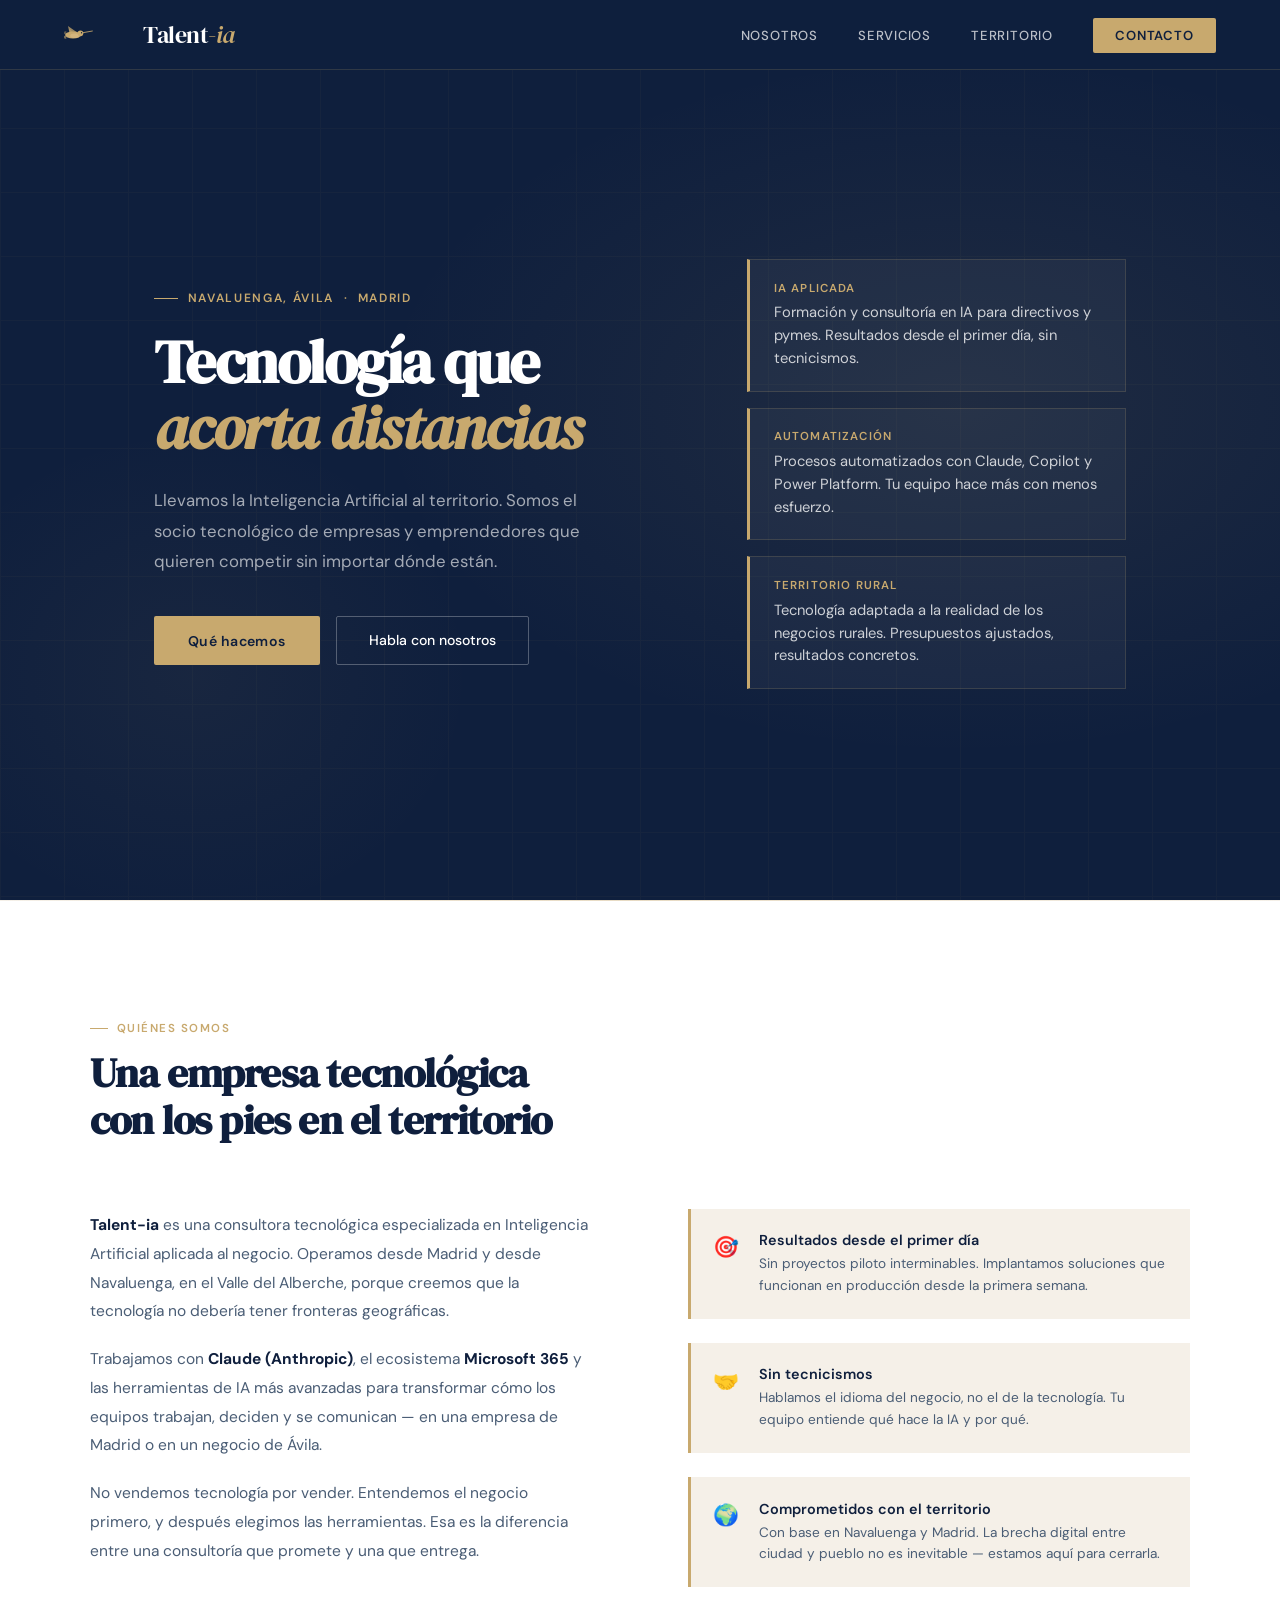
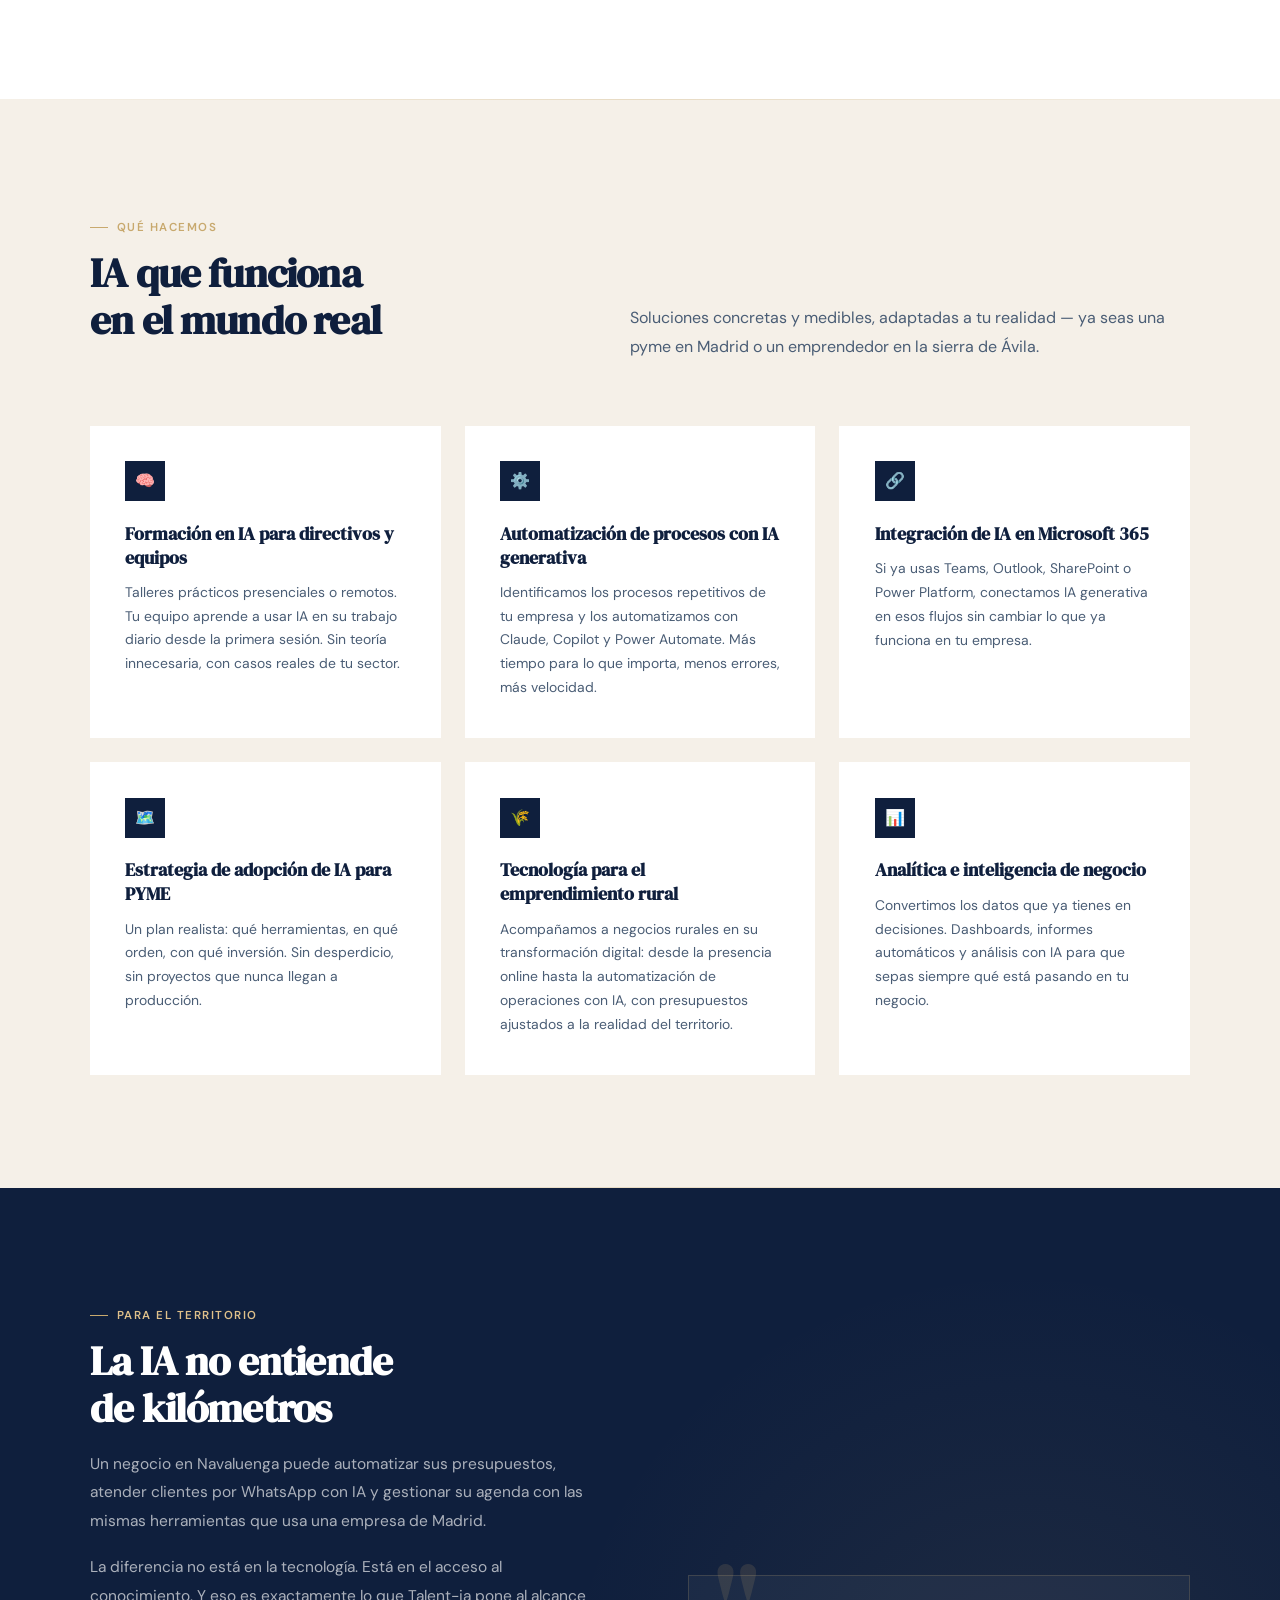
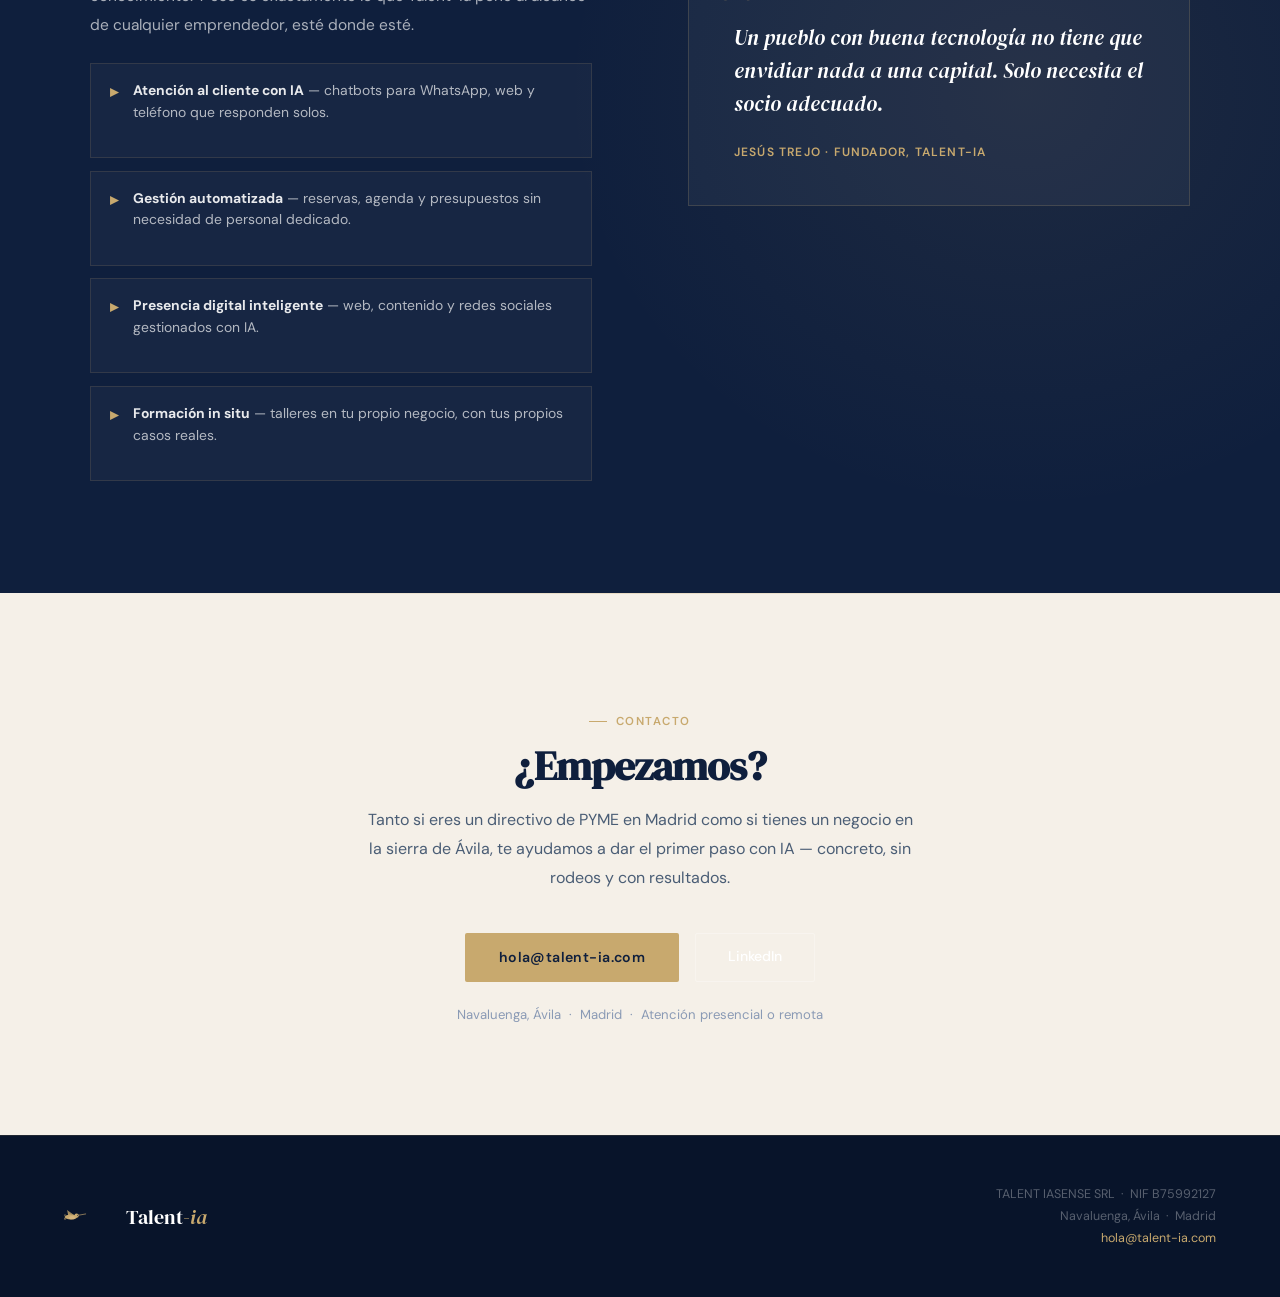
==== index.html @ 435453c4 "revert: restore index.html to version before today's changes Reverts index.html to the state from co" ====
<!DOCTYPE html>
<html lang="es">
<head>
<meta charset="UTF-8">
<meta name="viewport" content="width=device-width, initial-scale=1.0">
<title>Talent-ia | Tecnología que acorta distancias</title>
<link rel="preconnect" href="https://fonts.googleapis.com">
<link href="https://fonts.googleapis.com/css2?family=DM+Serif+Display:ital@0;1&family=DM+Sans:opsz,wght@9..40,300;9..40,400;9..40,500;9..40,600&display=swap" rel="stylesheet">
<style>
:root{--navy:#0F1F3D;--gold:#C8A96E;--gold-light:#DFC08A;--cream:#F5F0E8;--white:#FFFFFF;--gray:#8A9AB5;--text:#1A2E4A;--text-light:#4A5D75;}
*{margin:0;padding:0;box-sizing:border-box;}
html{scroll-behavior:smooth;}
body{font-family:'DM Sans',sans-serif;background:var(--cream);color:var(--text);overflow-x:hidden;}

/* NAV */
nav{position:fixed;top:0;left:0;right:0;z-index:100;display:flex;align-items:center;justify-content:space-between;padding:1.1rem 4rem;background:rgba(15,31,61,0.97);backdrop-filter:blur(16px);border-bottom:1px solid rgba(200,169,110,0.18);}
.nav-logo{display:flex;align-items:center;gap:.7rem;text-decoration:none;}
.nav-logo svg{height:34px;width:auto;}
.nav-logo-text{font-family:'DM Serif Display',serif;font-size:1.5rem;color:#fff;letter-spacing:-.02em;}
.nav-logo-text span{color:var(--gold);font-style:italic;}
.nav-links{display:flex;gap:2.5rem;list-style:none;}
.nav-links a{color:rgba(255,255,255,.72);text-decoration:none;font-size:.82rem;font-weight:500;letter-spacing:.06em;text-transform:uppercase;transition:color .25s;}
.nav-links a:hover{color:var(--gold);}
.nav-cta{background:var(--gold)!important;color:var(--navy)!important;padding:.55rem 1.4rem;border-radius:2px;font-weight:600!important;}
.nav-cta:hover{background:var(--gold-light)!important;}

/* HERO */
.hero{min-height:100vh;background:var(--navy);position:relative;display:flex;align-items:center;overflow:hidden;}
.hero-bg{position:absolute;inset:0;background:radial-gradient(ellipse 70% 60% at 75% 45%,rgba(200,169,110,.09) 0%,transparent 65%),radial-gradient(ellipse 40% 50% at 15% 75%,rgba(200,169,110,.05) 0%,transparent 55%);}
.hero-grid-lines{position:absolute;inset:0;opacity:.035;background-image:linear-gradient(var(--gold) 1px,transparent 1px),linear-gradient(90deg,var(--gold) 1px,transparent 1px);background-size:64px 64px;}
.hero-content{position:relative;z-index:2;max-width:1100px;margin:0 auto;padding:9rem 4rem 6rem;display:grid;grid-template-columns:1.15fr .85fr;gap:5rem;align-items:center;}
.hero-tag{display:inline-flex;align-items:center;gap:.6rem;color:var(--gold);font-size:.75rem;font-weight:600;letter-spacing:.14em;text-transform:uppercase;margin-bottom:1.4rem;}
.hero-tag::before{content:'';width:24px;height:1px;background:var(--gold);}
.hero h1{font-family:'DM Serif Display',serif;font-size:clamp(2.8rem,4.8vw,4.2rem);color:#fff;line-height:1.08;letter-spacing:-.025em;margin-bottom:1.5rem;}
.hero h1 em{font-style:italic;color:var(--gold);}
.hero-desc{color:rgba(255,255,255,.62);font-size:1.05rem;line-height:1.8;margin-bottom:2.5rem;max-width:460px;}
.hero-actions{display:flex;gap:1rem;flex-wrap:wrap;}
.btn-primary{background:var(--gold);color:var(--navy);padding:.85rem 2rem;border-radius:2px;font-weight:600;font-size:.88rem;letter-spacing:.03em;text-decoration:none;transition:all .3s;border:2px solid var(--gold);display:inline-block;}
.btn-primary:hover{background:transparent;color:var(--gold);}
.btn-outline{background:transparent;color:#fff;padding:.85rem 2rem;border-radius:2px;font-weight:500;font-size:.88rem;text-decoration:none;border:1px solid rgba(255,255,255,.28);transition:all .3s;display:inline-block;}
.btn-outline:hover{border-color:var(--gold);color:var(--gold);}
.hero-right{display:flex;flex-direction:column;gap:1rem;}
.hero-card{background:rgba(255,255,255,.04);border:1px solid rgba(200,169,110,.18);border-left:3px solid var(--gold);padding:1.3rem 1.5rem;transition:background .3s;}
.hero-card:hover{background:rgba(200,169,110,.06);}
.hero-card-label{font-size:.72rem;font-weight:600;color:var(--gold);text-transform:uppercase;letter-spacing:.1em;margin-bottom:.35rem;}
.hero-card p{color:rgba(255,255,255,.78);font-size:.92rem;line-height:1.55;}

/* SHARED */
section{padding:7rem 4rem;}
.container{max-width:1100px;margin:0 auto;}
.section-tag{display:inline-flex;align-items:center;gap:.55rem;color:var(--gold);font-size:.72rem;font-weight:600;letter-spacing:.13em;text-transform:uppercase;margin-bottom:.9rem;}
.section-tag::before{content:'';width:18px;height:1px;background:var(--gold);}
h2{font-family:'DM Serif Display',serif;font-size:clamp(2rem,3.2vw,2.9rem);color:var(--navy);line-height:1.15;letter-spacing:-.02em;margin-bottom:1.1rem;}
.intro-text{font-size:1rem;color:var(--text-light);line-height:1.8;max-width:560px;}
.divider{height:1px;background:linear-gradient(90deg,transparent,rgba(200,169,110,.3),transparent);}

/* QUIÉNES SOMOS */
.nosotros{background:var(--white);}
.nosotros-grid{display:grid;grid-template-columns:1fr 1fr;gap:6rem;align-items:center;margin-top:4rem;}
.nosotros-text p{color:var(--text-light);line-height:1.85;margin-bottom:1.2rem;font-size:.97rem;}
.nosotros-text strong{color:var(--navy);}
.nosotros-visual{display:flex;flex-direction:column;gap:1.5rem;}
.nos-item{display:flex;gap:1.2rem;align-items:flex-start;padding:1.4rem;background:var(--cream);border-left:3px solid var(--gold);}
.nos-item-icon{font-size:1.3rem;margin-top:.1rem;}
.nos-item h4{font-size:.9rem;font-weight:600;color:var(--navy);margin-bottom:.25rem;}
.nos-item p{font-size:.85rem;color:var(--text-light);line-height:1.6;}

/* SERVICIOS */
.servicios{background:var(--cream);}
.servicios-intro{display:flex;justify-content:space-between;align-items:flex-end;gap:3rem;margin-bottom:4rem;flex-wrap:wrap;}
.servicios-grid{display:grid;grid-template-columns:repeat(3,1fr);gap:1.5rem;}
.srv-card{background:var(--white);padding:2.2rem;border-bottom:3px solid transparent;transition:all .3s;}
.srv-card:hover{border-bottom-color:var(--gold);transform:translateY(-5px);box-shadow:0 20px 40px rgba(15,31,61,.07);}
.srv-icon{width:40px;height:40px;background:var(--navy);display:flex;align-items:center;justify-content:center;margin-bottom:1.3rem;font-size:1rem;}
.srv-card h3{font-family:'DM Serif Display',serif;font-size:1.15rem;color:var(--navy);margin-bottom:.7rem;line-height:1.3;}
.srv-card p{color:var(--text-light);font-size:.87rem;line-height:1.72;}

/* TERRITORIO */
.territorio{background:var(--navy);position:relative;overflow:hidden;}
.territorio::before{content:'';position:absolute;inset:0;background:radial-gradient(ellipse 60% 70% at 80% 50%,rgba(200,169,110,.08) 0%,transparent 60%);}
.territorio-grid{display:grid;grid-template-columns:1fr 1fr;gap:6rem;align-items:center;position:relative;z-index:2;}
.territorio h2{color:#fff;}
.territorio .intro-text{color:rgba(255,255,255,.62);}
.territorio-body p{color:rgba(255,255,255,.65);line-height:1.85;margin-bottom:1.1rem;font-size:.97rem;}
.territorio-list{display:flex;flex-direction:column;gap:.8rem;margin-top:1.5rem;}
.t-item{display:flex;gap:.9rem;align-items:flex-start;padding:1rem 1.2rem;border:1px solid rgba(200,169,110,.15);background:rgba(255,255,255,.03);}
.t-item-arrow{color:var(--gold);font-weight:600;margin-top:.05rem;}
.t-item p{font-size:.87rem;color:rgba(255,255,255,.68);line-height:1.55;}
.t-item strong{color:rgba(255,255,255,.9);}
.territorio-quote{background:rgba(255,255,255,.04);border:1px solid rgba(200,169,110,.2);padding:2.8rem;position:relative;}
.territorio-quote::before{content:'"';font-family:'DM Serif Display',serif;font-size:7rem;color:rgba(200,169,110,.15);position:absolute;top:-1.5rem;left:1.5rem;line-height:1;}
.territorio-quote blockquote{font-family:'DM Serif Display',serif;font-size:1.3rem;font-style:italic;color:#fff;line-height:1.6;position:relative;z-index:1;margin-bottom:1.2rem;}
.territorio-quote cite{font-size:.75rem;color:var(--gold);font-style:normal;font-weight:600;letter-spacing:.1em;text-transform:uppercase;}

/* CONTACTO */
.contacto{background:var(--cream);text-align:center;}
.contacto h2{margin-bottom:1rem;}
.contacto .intro-text{margin:0 auto 2.5rem;text-align:center;}
.contacto-actions{display:flex;gap:1rem;justify-content:center;flex-wrap:wrap;}
.contacto-note{margin-top:1.5rem;font-size:.82rem;color:var(--gray);}

/* FOOTER */
footer{background:#08142A;padding:3rem 4rem;display:flex;justify-content:space-between;align-items:center;border-top:1px solid rgba(200,169,110,.12);flex-wrap:wrap;gap:1.5rem;}
.footer-brand{display:flex;align-items:center;gap:.6rem;}
.footer-brand svg{height:26px;width:auto;}
.footer-brand-text{font-family:'DM Serif Display',serif;font-size:1.25rem;color:#fff;}
.footer-brand-text span{color:var(--gold);font-style:italic;}
.footer-meta{font-size:.78rem;color:rgba(255,255,255,.32);line-height:1.75;text-align:right;}
.footer-meta a{color:var(--gold);text-decoration:none;}

/* ANIM */
@keyframes fadeUp{from{opacity:0;transform:translateY(24px);}to{opacity:1;transform:translateY(0);}}
.hero-content>*{animation:fadeUp .7s ease both;}
.hero-content>*:nth-child(2){animation-delay:.12s;}

/* RESPONSIVE */
@media(max-width:900px){
  nav{padding:1rem 1.5rem;}
  .nav-links{display:none;}
  section{padding:5rem 1.5rem;}
  .hero-content,.nosotros-grid,.servicios-grid,.territorio-grid{grid-template-columns:1fr;gap:3rem;}
  .hero-content{padding:8rem 1.5rem 4rem;}
  .servicios-intro{flex-direction:column;align-items:flex-start;}
  footer{padding:2rem 1.5rem;flex-direction:column;align-items:flex-start;}
  .footer-meta{text-align:left;}
}
</style>
</head>
<body>

<!-- NAV -->
<nav>
  <a href="#" class="nav-logo">
    <svg viewBox="0 0 120 60" xmlns="http://www.w3.org/2000/svg">
      <g transform="translate(12,30)">
        <polygon points="-20,3 -8,1 -8,7" fill="#C8A96E" opacity="0.55"/>
        <polygon points="-20,-3 -8,-1 -8,-7" fill="#C8A96E" opacity="0.4"/>
        <polygon points="-5,-16 12,-4 -1,2" fill="#C8A96E" opacity="0.75"/>
        <polygon points="-3,-11 7,-3 -1,1" fill="#C8A96E" opacity="0.4"/>
        <ellipse cx="4" cy="0" rx="14" ry="6" fill="#C8A96E"/>
        <ellipse cx="7" cy="1.5" rx="8" ry="4" fill="#DFC08A" opacity="0.55"/>
        <circle cx="17" cy="-3" r="5" fill="#C8A96E"/>
        <circle cx="19" cy="-4" r="1.2" fill="#0F1F3D"/>
        <line x1="21" y1="-4" x2="38" y2="-7" stroke="#C8A96E" stroke-width="1.5" stroke-linecap="round"/>
      </g>
    </svg>
    <span class="nav-logo-text">Talent<span>-ia</span></span>
  </a>
  <ul class="nav-links">
    <li><a href="#nosotros">Nosotros</a></li>
    <li><a href="#servicios">Servicios</a></li>
    <li><a href="#territorio">Territorio</a></li>
    <li><a href="#contacto" class="nav-cta">Contacto</a></li>
  </ul>
</nav>

<!-- HERO -->
<section class="hero">
  <div class="hero-bg"></div>
  <div class="hero-grid-lines"></div>
  <div class="hero-content">
    <div>
      <div class="hero-tag">Navaluenga, Ávila &nbsp;·&nbsp; Madrid</div>
      <h1>Tecnología que<br><em>acorta distancias</em></h1>
      <p class="hero-desc">Llevamos la Inteligencia Artificial al territorio. Somos el socio tecnológico de empresas y emprendedores que quieren competir sin importar dónde están.</p>
      <div class="hero-actions">
        <a href="#servicios" class="btn-primary">Qué hacemos</a>
        <a href="#contacto" class="btn-outline">Habla con nosotros</a>
      </div>
    </div>
    <div class="hero-right">
      <div class="hero-card">
        <div class="hero-card-label">IA Aplicada</div>
        <p>Formación y consultoría en IA para directivos y pymes. Resultados desde el primer día, sin tecnicismos.</p>
      </div>
      <div class="hero-card">
        <div class="hero-card-label">Automatización</div>
        <p>Procesos automatizados con Claude, Copilot y Power Platform. Tu equipo hace más con menos esfuerzo.</p>
      </div>
      <div class="hero-card">
        <div class="hero-card-label">Territorio Rural</div>
        <p>Tecnología adaptada a la realidad de los negocios rurales. Presupuestos ajustados, resultados concretos.</p>
      </div>
    </div>
  </div>
</section>

<div class="divider"></div>

<!-- QUIÉNES SOMOS -->
<section class="nosotros" id="nosotros">
  <div class="container">
    <div class="section-tag">Quiénes somos</div>
    <h2>Una empresa tecnológica<br>con los pies en el territorio</h2>
    <div class="nosotros-grid">
      <div class="nosotros-text">
        <p><strong>Talent-ia</strong> es una consultora tecnológica especializada en Inteligencia Artificial aplicada al negocio. Operamos desde Madrid y desde Navaluenga, en el Valle del Alberche, porque creemos que la tecnología no debería tener fronteras geográficas.</p>
        <p>Trabajamos con <strong>Claude (Anthropic)</strong>, el ecosistema <strong>Microsoft 365</strong> y las herramientas de IA más avanzadas para transformar cómo los equipos trabajan, deciden y se comunican — en una empresa de Madrid o en un negocio de Ávila.</p>
        <p>No vendemos tecnología por vender. Entendemos el negocio primero, y después elegimos las herramientas. Esa es la diferencia entre una consultoría que promete y una que entrega.</p>
      </div>
      <div class="nosotros-visual">
        <div class="nos-item">
          <div class="nos-item-icon">🎯</div>
          <div>
            <h4>Resultados desde el primer día</h4>
            <p>Sin proyectos piloto interminables. Implantamos soluciones que funcionan en producción desde la primera semana.</p>
          </div>
        </div>
        <div class="nos-item">
          <div class="nos-item-icon">🤝</div>
          <div>
            <h4>Sin tecnicismos</h4>
            <p>Hablamos el idioma del negocio, no el de la tecnología. Tu equipo entiende qué hace la IA y por qué.</p>
          </div>
        </div>
        <div class="nos-item">
          <div class="nos-item-icon">🌍</div>
          <div>
            <h4>Comprometidos con el territorio</h4>
            <p>Con base en Navaluenga y Madrid. La brecha digital entre ciudad y pueblo no es inevitable — estamos aquí para cerrarla.</p>
          </div>
        </div>
      </div>
    </div>
  </div>
</section>

<div class="divider"></div>

<!-- SERVICIOS -->
<section class="servicios" id="servicios">
  <div class="container">
    <div class="servicios-intro">
      <div>
        <div class="section-tag">Qué hacemos</div>
        <h2>IA que funciona<br>en el mundo real</h2>
      </div>
      <p class="intro-text">Soluciones concretas y medibles, adaptadas a tu realidad — ya seas una pyme en Madrid o un emprendedor en la sierra de Ávila.</p>
    </div>
    <div class="servicios-grid">
      <div class="srv-card">
        <div class="srv-icon">🧠</div>
        <h3>Formación en IA para directivos y equipos</h3>
        <p>Talleres prácticos presenciales o remotos. Tu equipo aprende a usar IA en su trabajo diario desde la primera sesión. Sin teoría innecesaria, con casos reales de tu sector.</p>
      </div>
      <div class="srv-card">
        <div class="srv-icon">⚙️</div>
        <h3>Automatización de procesos con IA generativa</h3>
        <p>Identificamos los procesos repetitivos de tu empresa y los automatizamos con Claude, Copilot y Power Automate. Más tiempo para lo que importa, menos errores, más velocidad.</p>
      </div>
      <div class="srv-card">
        <div class="srv-icon">🔗</div>
        <h3>Integración de IA en Microsoft 365</h3>
        <p>Si ya usas Teams, Outlook, SharePoint o Power Platform, conectamos IA generativa en esos flujos sin cambiar lo que ya funciona en tu empresa.</p>
      </div>
      <div class="srv-card">
        <div class="srv-icon">🗺️</div>
        <h3>Estrategia de adopción de IA para PYME</h3>
        <p>Un plan realista: qué herramientas, en qué orden, con qué inversión. Sin desperdicio, sin proyectos que nunca llegan a producción.</p>
      </div>
      <div class="srv-card">
        <div class="srv-icon">🌾</div>
        <h3>Tecnología para el emprendimiento rural</h3>
        <p>Acompañamos a negocios rurales en su transformación digital: desde la presencia online hasta la automatización de operaciones con IA, con presupuestos ajustados a la realidad del territorio.</p>
      </div>
      <div class="srv-card">
        <div class="srv-icon">📊</div>
        <h3>Analítica e inteligencia de negocio</h3>
        <p>Convertimos los datos que ya tienes en decisiones. Dashboards, informes automáticos y análisis con IA para que sepas siempre qué está pasando en tu negocio.</p>
      </div>
    </div>
  </div>
</section>

<div class="divider"></div>

<!-- TERRITORIO -->
<section class="territorio" id="territorio">
  <div class="container">
    <div class="territorio-grid">
      <div class="territorio-body">
        <div class="section-tag" style="color:var(--gold-light)">Para el territorio</div>
        <h2>La IA no entiende<br>de kilómetros</h2>
        <p>Un negocio en Navaluenga puede automatizar sus presupuestos, atender clientes por WhatsApp con IA y gestionar su agenda con las mismas herramientas que usa una empresa de Madrid.</p>
        <p>La diferencia no está en la tecnología. Está en el acceso al conocimiento. Y eso es exactamente lo que Talent-ia pone al alcance de cualquier emprendedor, esté donde esté.</p>
        <div class="territorio-list">
          <div class="t-item">
            <div class="t-item-arrow">▸</div>
            <p><strong>Atención al cliente con IA</strong> — chatbots para WhatsApp, web y teléfono que responden solos.</p>
          </div>
          <div class="t-item">
            <div class="t-item-arrow">▸</div>
            <p><strong>Gestión automatizada</strong> — reservas, agenda y presupuestos sin necesidad de personal dedicado.</p>
          </div>
          <div class="t-item">
            <div class="t-item-arrow">▸</div>
            <p><strong>Presencia digital inteligente</strong> — web, contenido y redes sociales gestionados con IA.</p>
          </div>
          <div class="t-item">
            <div class="t-item-arrow">▸</div>
            <p><strong>Formación in situ</strong> — talleres en tu propio negocio, con tus propios casos reales.</p>
          </div>
        </div>
      </div>
      <div class="territorio-quote">
        <blockquote>Un pueblo con buena tecnología no tiene que envidiar nada a una capital. Solo necesita el socio adecuado.</blockquote>
        <cite>Jesús Trejo · Fundador, Talent-ia</cite>
      </div>
    </div>
  </div>
</section>

<div class="divider"></div>

<!-- CONTACTO -->
<section class="contacto" id="contacto">
  <div class="container">
    <div class="section-tag" style="justify-content:center;">Contacto</div>
    <h2>¿Empezamos?</h2>
    <p class="intro-text">Tanto si eres un directivo de PYME en Madrid como si tienes un negocio en la sierra de Ávila, te ayudamos a dar el primer paso con IA — concreto, sin rodeos y con resultados.</p>
    <div class="contacto-actions">
      <a href="mailto:hola@talent-ia.com" class="btn-primary">hola@talent-ia.com</a>
      <a href="https://www.linkedin.com/in/jesustrejogarcia/" target="_blank" class="btn-outline">LinkedIn</a>
    </div>
    <p class="contacto-note">Navaluenga, Ávila &nbsp;·&nbsp; Madrid &nbsp;·&nbsp; Atención presencial o remota</p>
  </div>
</section>

<!-- FOOTER -->
<footer>
  <div class="footer-brand">
    <svg viewBox="0 0 120 60" xmlns="http://www.w3.org/2000/svg">
      <g transform="translate(12,30)">
        <polygon points="-20,3 -8,1 -8,7" fill="#C8A96E" opacity="0.55"/>
        <polygon points="-20,-3 -8,-1 -8,-7" fill="#C8A96E" opacity="0.4"/>
        <polygon points="-5,-16 12,-4 -1,2" fill="#C8A96E" opacity="0.75"/>
        <polygon points="-3,-11 7,-3 -1,1" fill="#C8A96E" opacity="0.4"/>
        <ellipse cx="4" cy="0" rx="14" ry="6" fill="#C8A96E"/>
        <ellipse cx="7" cy="1.5" rx="8" ry="4" fill="#DFC08A" opacity="0.55"/>
        <circle cx="17" cy="-3" r="5" fill="#C8A96E"/>
        <circle cx="19" cy="-4" r="1.2" fill="#0F1F3D"/>
        <line x1="21" y1="-4" x2="38" y2="-7" stroke="#C8A96E" stroke-width="1.5" stroke-linecap="round"/>
      </g>
    </svg>
    <span class="footer-brand-text">Talent<span>-ia</span></span>
  </div>
  <div class="footer-meta">
    TALENT IASENSE SRL &nbsp;·&nbsp; NIF B75992127<br>
    Navaluenga, Ávila &nbsp;·&nbsp; Madrid<br>
    <a href="mailto:hola@talent-ia.com">hola@talent-ia.com</a>
  </div>
</footer>

</body>
</html>
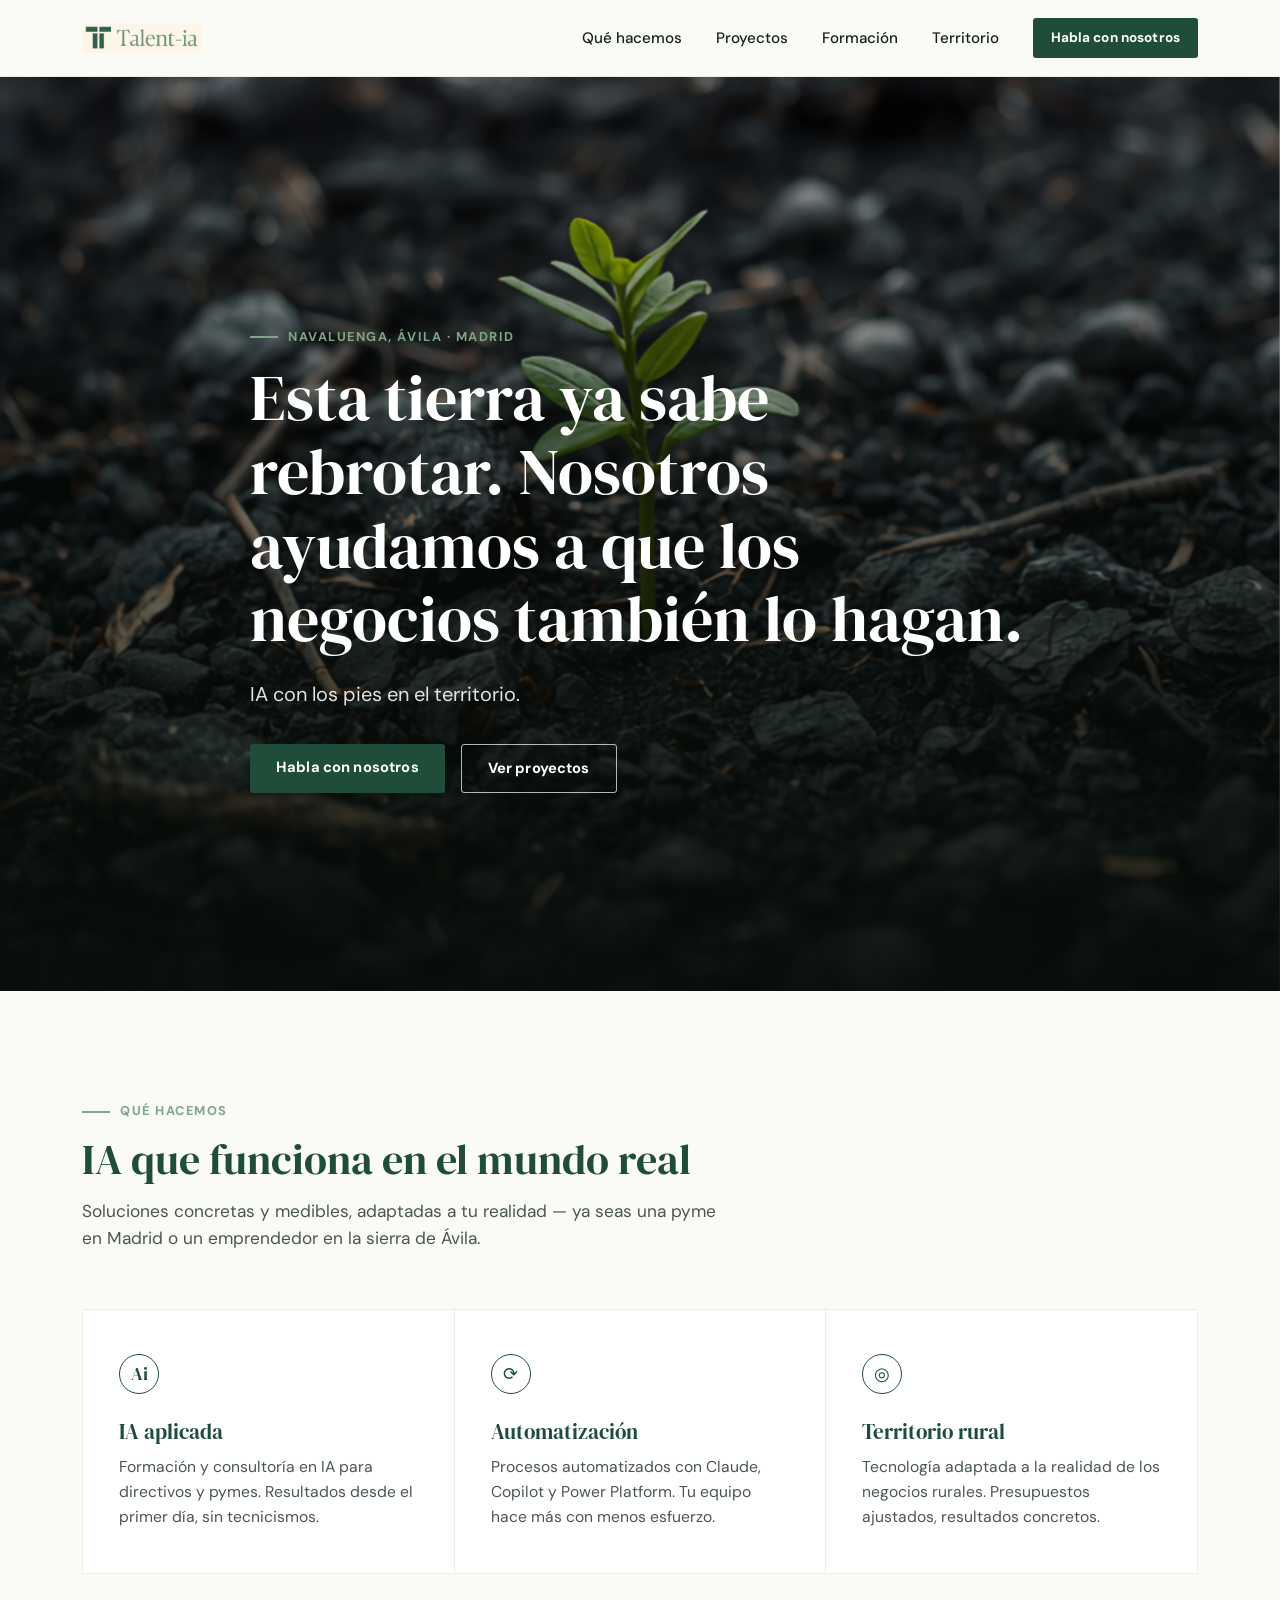
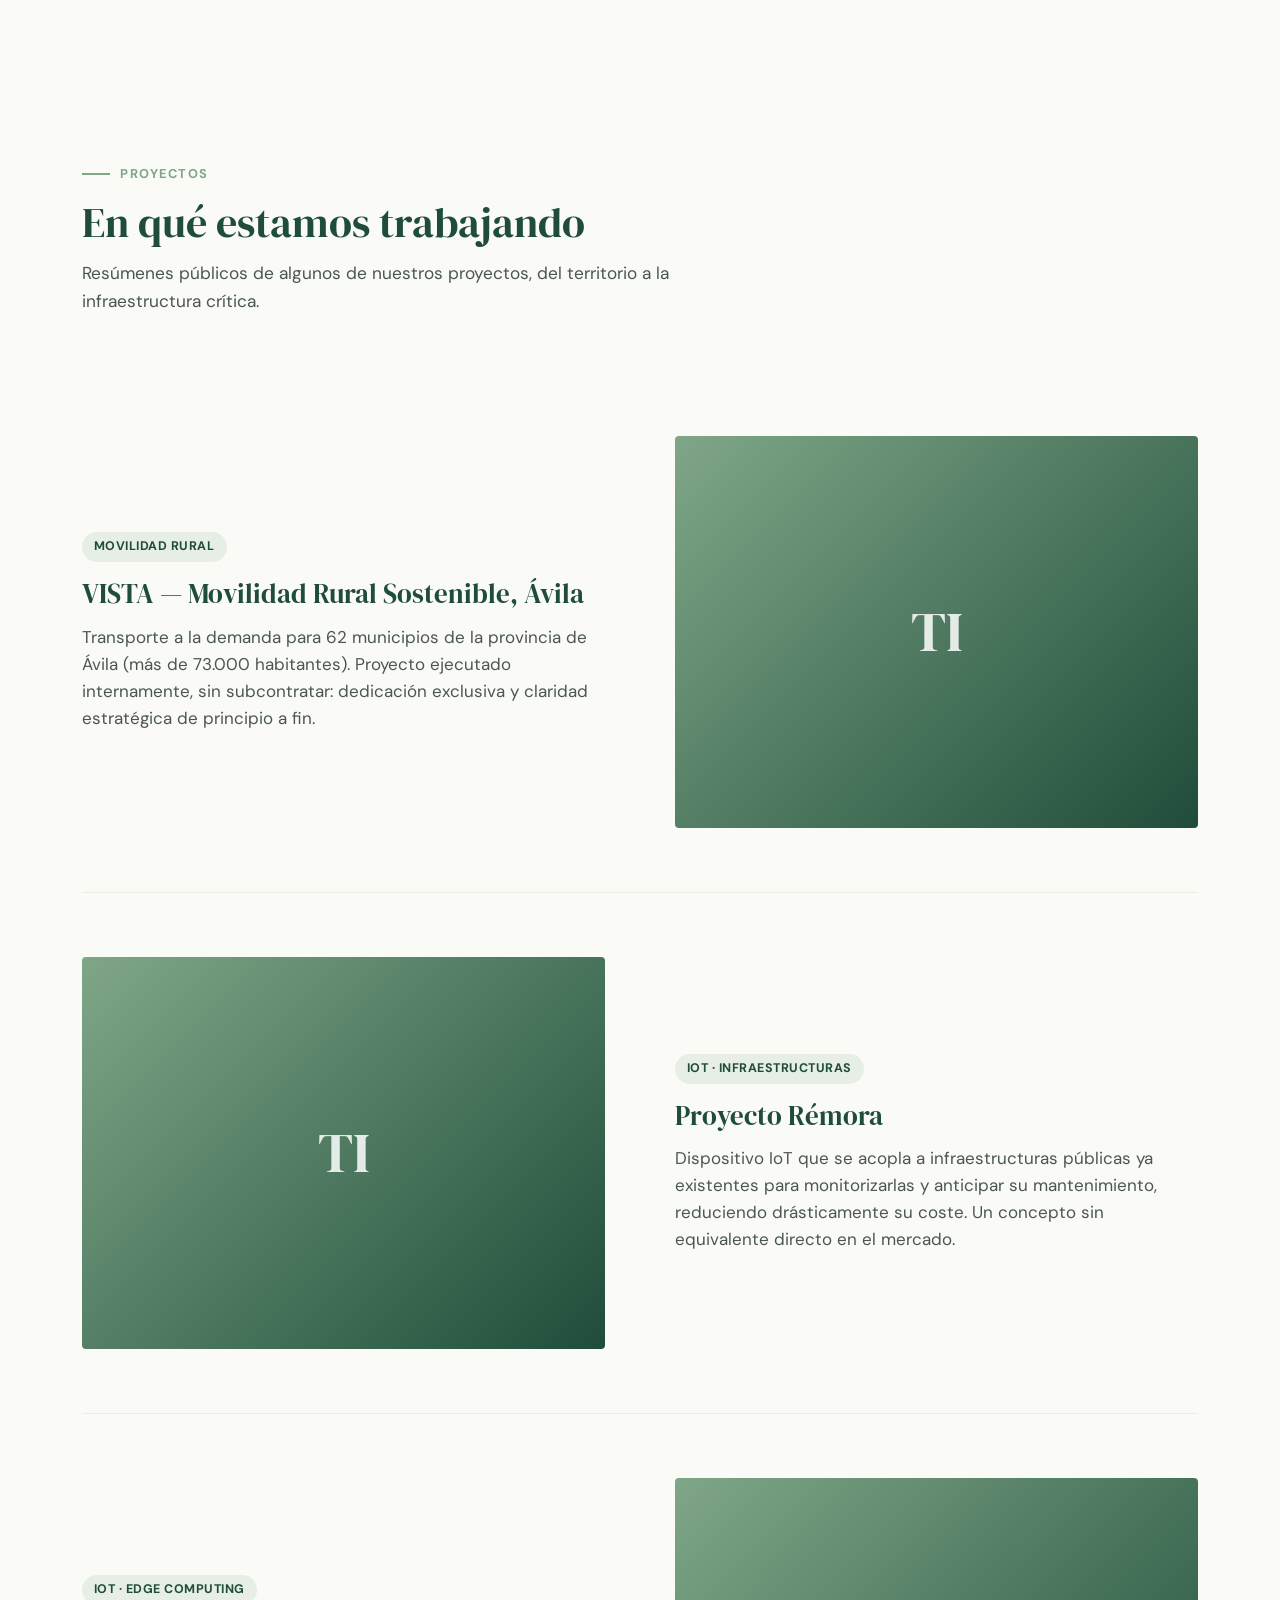
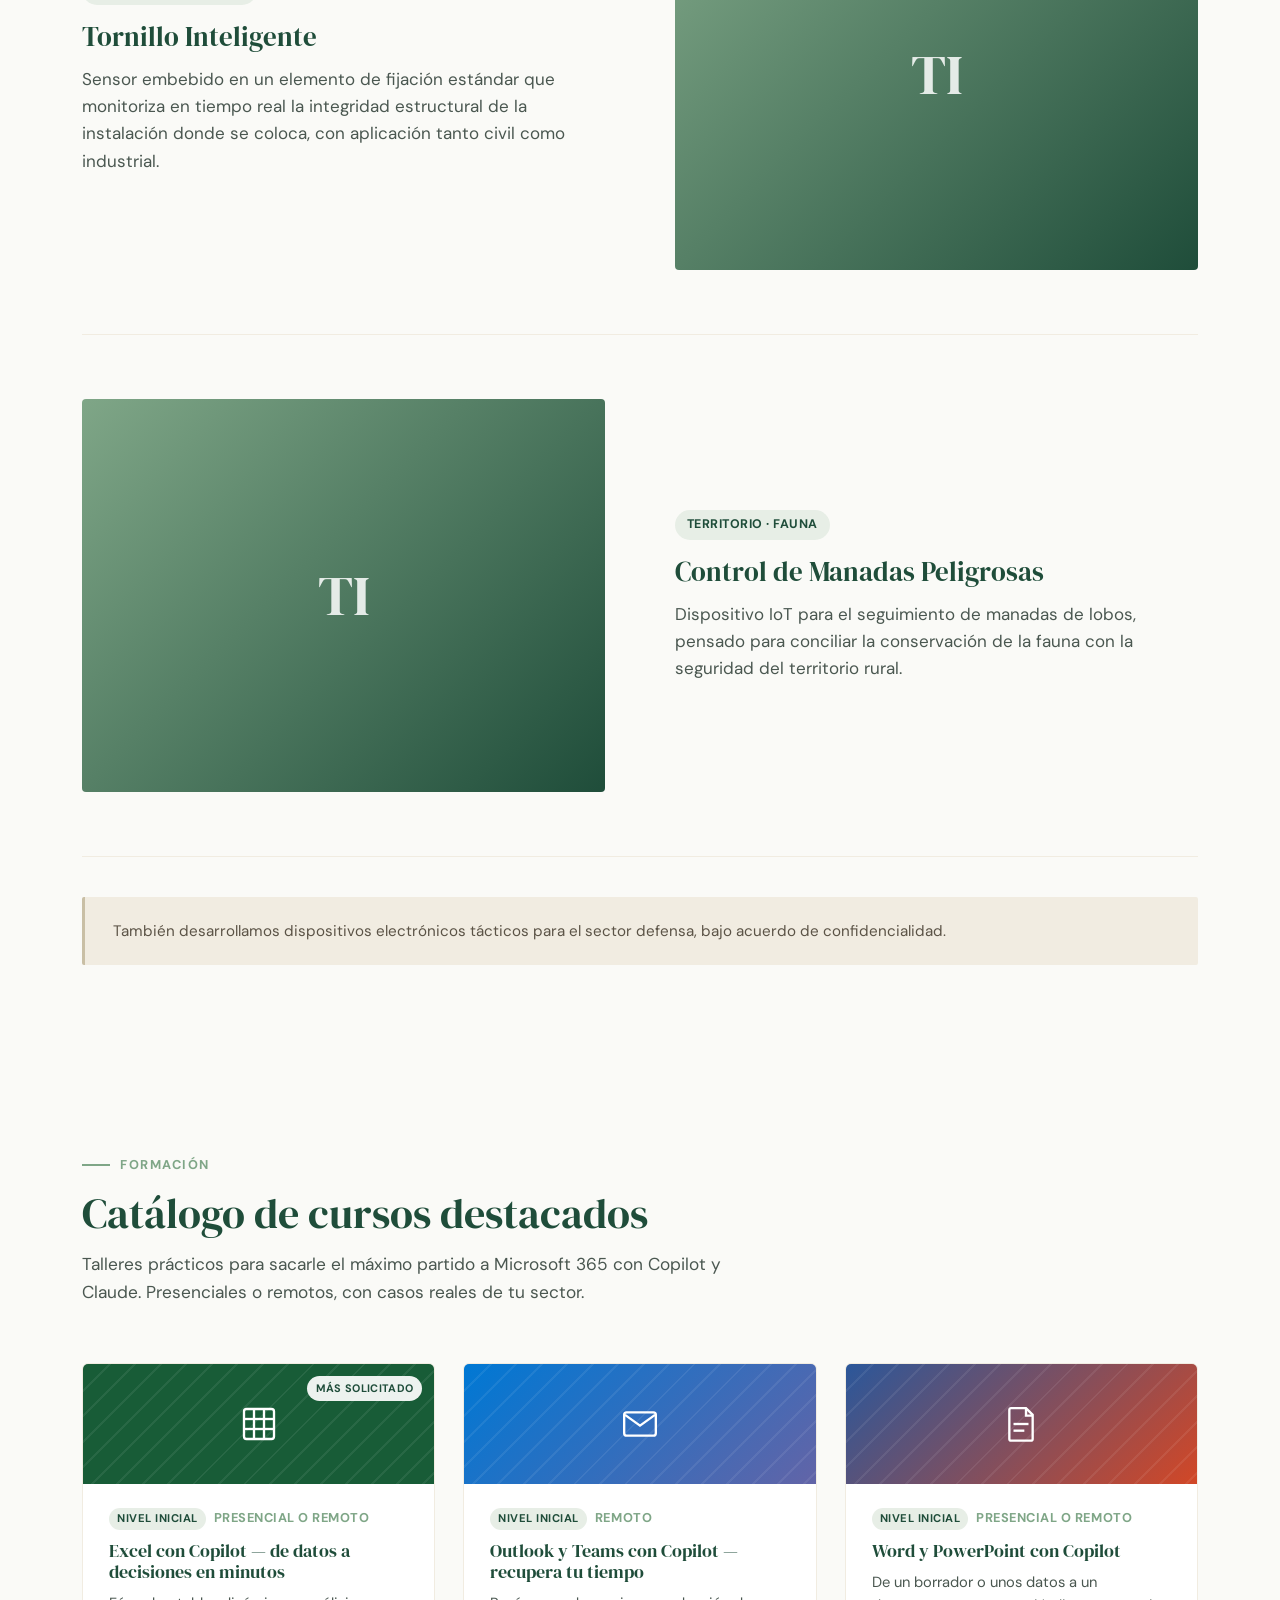
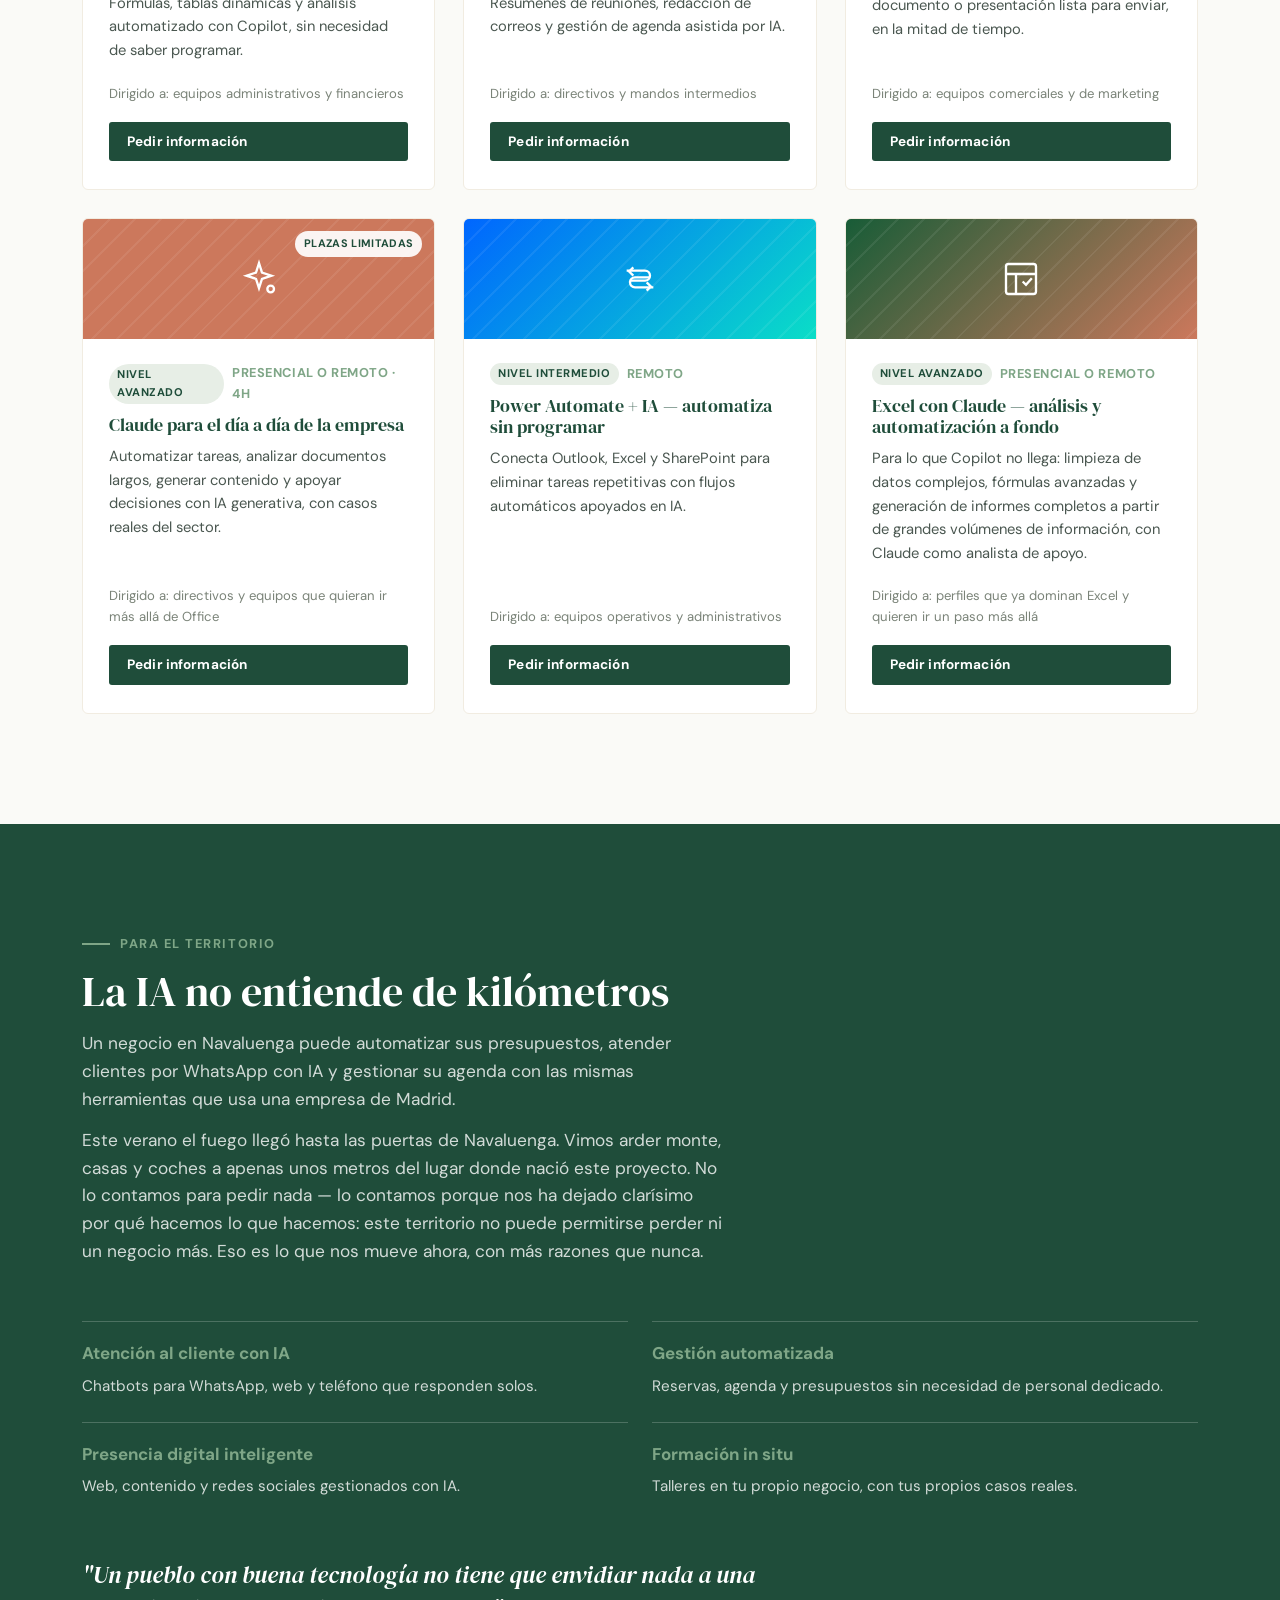
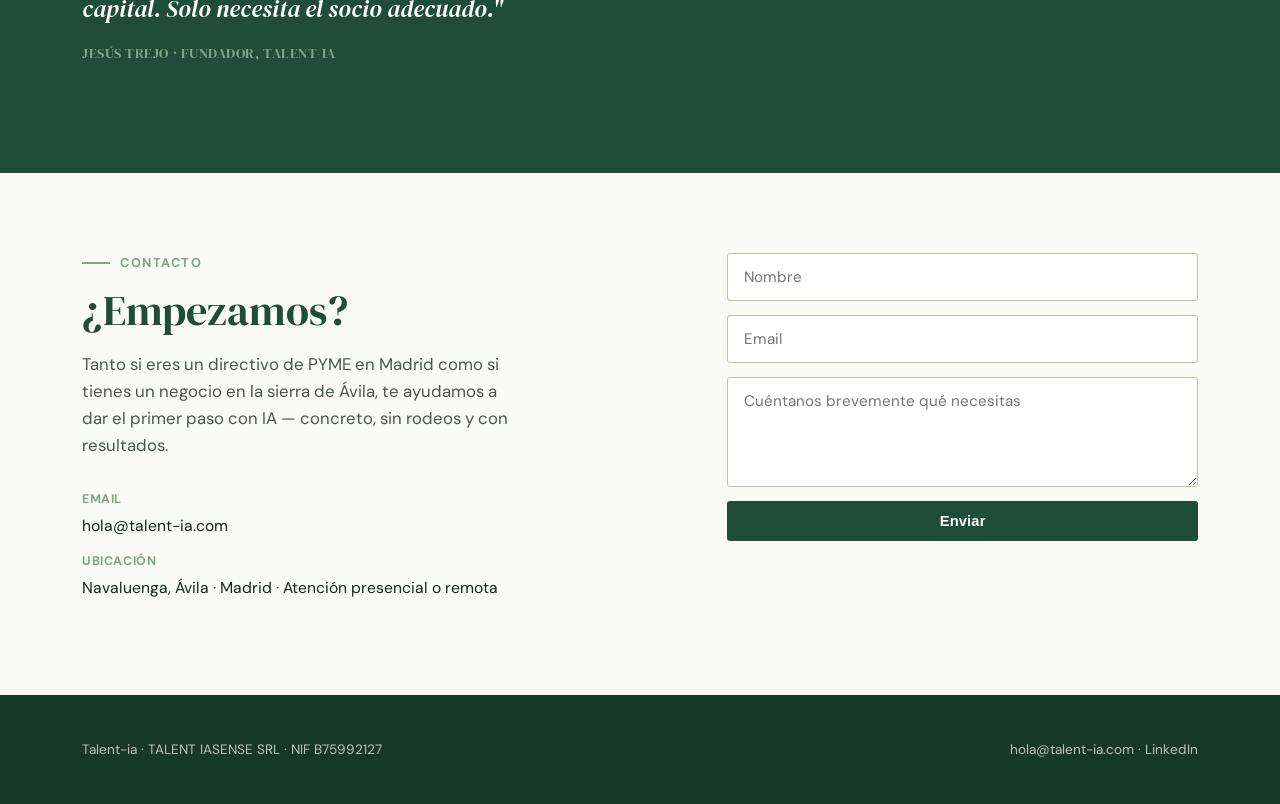
==== commit 5bec80af: "Rediseño completo de la web (paleta verde, hero incendio Navaluenga, proyectos, cursos, territorio)" ====
--- a/index.html
+++ b/index.html
@@ -3,351 +3,267 @@
 <head>
 <meta charset="UTF-8">
 <meta name="viewport" content="width=device-width, initial-scale=1.0">
-<title>Talent-ia | Tecnología que acorta distancias</title>
+<title>Talent-ia | IA con los pies en el territorio</title>
+<meta name="description" content="Consultoría y formación en Inteligencia Artificial para empresas y territorio. Madrid y Valle del Alberche.">
 <link rel="preconnect" href="https://fonts.googleapis.com">
-<link href="https://fonts.googleapis.com/css2?family=DM+Serif+Display:ital@0;1&family=DM+Sans:opsz,wght@9..40,300;9..40,400;9..40,500;9..40,600&display=swap" rel="stylesheet">
-<style>
-:root{--navy:#0F1F3D;--gold:#C8A96E;--gold-light:#DFC08A;--cream:#F5F0E8;--white:#FFFFFF;--gray:#8A9AB5;--text:#1A2E4A;--text-light:#4A5D75;}
-*{margin:0;padding:0;box-sizing:border-box;}
-html{scroll-behavior:smooth;}
-body{font-family:'DM Sans',sans-serif;background:var(--cream);color:var(--text);overflow-x:hidden;}
-
-/* NAV */
-nav{position:fixed;top:0;left:0;right:0;z-index:100;display:flex;align-items:center;justify-content:space-between;padding:1.1rem 4rem;background:rgba(15,31,61,0.97);backdrop-filter:blur(16px);border-bottom:1px solid rgba(200,169,110,0.18);}
-.nav-logo{display:flex;align-items:center;gap:.7rem;text-decoration:none;}
-.nav-logo svg{height:34px;width:auto;}
-.nav-logo-text{font-family:'DM Serif Display',serif;font-size:1.5rem;color:#fff;letter-spacing:-.02em;}
-.nav-logo-text span{color:var(--gold);font-style:italic;}
-.nav-links{display:flex;gap:2.5rem;list-style:none;}
-.nav-links a{color:rgba(255,255,255,.72);text-decoration:none;font-size:.82rem;font-weight:500;letter-spacing:.06em;text-transform:uppercase;transition:color .25s;}
-.nav-links a:hover{color:var(--gold);}
-.nav-cta{background:var(--gold)!important;color:var(--navy)!important;padding:.55rem 1.4rem;border-radius:2px;font-weight:600!important;}
-.nav-cta:hover{background:var(--gold-light)!important;}
-
-/* HERO */
-.hero{min-height:100vh;background:var(--navy);position:relative;display:flex;align-items:center;overflow:hidden;}
-.hero-bg{position:absolute;inset:0;background:radial-gradient(ellipse 70% 60% at 75% 45%,rgba(200,169,110,.09) 0%,transparent 65%),radial-gradient(ellipse 40% 50% at 15% 75%,rgba(200,169,110,.05) 0%,transparent 55%);}
-.hero-grid-lines{position:absolute;inset:0;opacity:.035;background-image:linear-gradient(var(--gold) 1px,transparent 1px),linear-gradient(90deg,var(--gold) 1px,transparent 1px);background-size:64px 64px;}
-.hero-content{position:relative;z-index:2;max-width:1100px;margin:0 auto;padding:9rem 4rem 6rem;display:grid;grid-template-columns:1.15fr .85fr;gap:5rem;align-items:center;}
-.hero-tag{display:inline-flex;align-items:center;gap:.6rem;color:var(--gold);font-size:.75rem;font-weight:600;letter-spacing:.14em;text-transform:uppercase;margin-bottom:1.4rem;}
-.hero-tag::before{content:'';width:24px;height:1px;background:var(--gold);}
-.hero h1{font-family:'DM Serif Display',serif;font-size:clamp(2.8rem,4.8vw,4.2rem);color:#fff;line-height:1.08;letter-spacing:-.025em;margin-bottom:1.5rem;}
-.hero h1 em{font-style:italic;color:var(--gold);}
-.hero-desc{color:rgba(255,255,255,.62);font-size:1.05rem;line-height:1.8;margin-bottom:2.5rem;max-width:460px;}
-.hero-actions{display:flex;gap:1rem;flex-wrap:wrap;}
-.btn-primary{background:var(--gold);color:var(--navy);padding:.85rem 2rem;border-radius:2px;font-weight:600;font-size:.88rem;letter-spacing:.03em;text-decoration:none;transition:all .3s;border:2px solid var(--gold);display:inline-block;}
-.btn-primary:hover{background:transparent;color:var(--gold);}
-.btn-outline{background:transparent;color:#fff;padding:.85rem 2rem;border-radius:2px;font-weight:500;font-size:.88rem;text-decoration:none;border:1px solid rgba(255,255,255,.28);transition:all .3s;display:inline-block;}
-.btn-outline:hover{border-color:var(--gold);color:var(--gold);}
-.hero-right{display:flex;flex-direction:column;gap:1rem;}
-.hero-card{background:rgba(255,255,255,.04);border:1px solid rgba(200,169,110,.18);border-left:3px solid var(--gold);padding:1.3rem 1.5rem;transition:background .3s;}
-.hero-card:hover{background:rgba(200,169,110,.06);}
-.hero-card-label{font-size:.72rem;font-weight:600;color:var(--gold);text-transform:uppercase;letter-spacing:.1em;margin-bottom:.35rem;}
-.hero-card p{color:rgba(255,255,255,.78);font-size:.92rem;line-height:1.55;}
-
-/* SHARED */
-section{padding:7rem 4rem;}
-.container{max-width:1100px;margin:0 auto;}
-.section-tag{display:inline-flex;align-items:center;gap:.55rem;color:var(--gold);font-size:.72rem;font-weight:600;letter-spacing:.13em;text-transform:uppercase;margin-bottom:.9rem;}
-.section-tag::before{content:'';width:18px;height:1px;background:var(--gold);}
-h2{font-family:'DM Serif Display',serif;font-size:clamp(2rem,3.2vw,2.9rem);color:var(--navy);line-height:1.15;letter-spacing:-.02em;margin-bottom:1.1rem;}
-.intro-text{font-size:1rem;color:var(--text-light);line-height:1.8;max-width:560px;}
-.divider{height:1px;background:linear-gradient(90deg,transparent,rgba(200,169,110,.3),transparent);}
-
-/* QUIÉNES SOMOS */
-.nosotros{background:var(--white);}
-.nosotros-grid{display:grid;grid-template-columns:1fr 1fr;gap:6rem;align-items:center;margin-top:4rem;}
-.nosotros-text p{color:var(--text-light);line-height:1.85;margin-bottom:1.2rem;font-size:.97rem;}
-.nosotros-text strong{color:var(--navy);}
-.nosotros-visual{display:flex;flex-direction:column;gap:1.5rem;}
-.nos-item{display:flex;gap:1.2rem;align-items:flex-start;padding:1.4rem;background:var(--cream);border-left:3px solid var(--gold);}
-.nos-item-icon{font-size:1.3rem;margin-top:.1rem;}
-.nos-item h4{font-size:.9rem;font-weight:600;color:var(--navy);margin-bottom:.25rem;}
-.nos-item p{font-size:.85rem;color:var(--text-light);line-height:1.6;}
-
-/* SERVICIOS */
-.servicios{background:var(--cream);}
-.servicios-intro{display:flex;justify-content:space-between;align-items:flex-end;gap:3rem;margin-bottom:4rem;flex-wrap:wrap;}
-.servicios-grid{display:grid;grid-template-columns:repeat(3,1fr);gap:1.5rem;}
-.srv-card{background:var(--white);padding:2.2rem;border-bottom:3px solid transparent;transition:all .3s;}
-.srv-card:hover{border-bottom-color:var(--gold);transform:translateY(-5px);box-shadow:0 20px 40px rgba(15,31,61,.07);}
-.srv-icon{width:40px;height:40px;background:var(--navy);display:flex;align-items:center;justify-content:center;margin-bottom:1.3rem;font-size:1rem;}
-.srv-card h3{font-family:'DM Serif Display',serif;font-size:1.15rem;color:var(--navy);margin-bottom:.7rem;line-height:1.3;}
-.srv-card p{color:var(--text-light);font-size:.87rem;line-height:1.72;}
-
-/* TERRITORIO */
-.territorio{background:var(--navy);position:relative;overflow:hidden;}
-.territorio::before{content:'';position:absolute;inset:0;background:radial-gradient(ellipse 60% 70% at 80% 50%,rgba(200,169,110,.08) 0%,transparent 60%);}
-.territorio-grid{display:grid;grid-template-columns:1fr 1fr;gap:6rem;align-items:center;position:relative;z-index:2;}
-.territorio h2{color:#fff;}
-.territorio .intro-text{color:rgba(255,255,255,.62);}
-.territorio-body p{color:rgba(255,255,255,.65);line-height:1.85;margin-bottom:1.1rem;font-size:.97rem;}
-.territorio-list{display:flex;flex-direction:column;gap:.8rem;margin-top:1.5rem;}
-.t-item{display:flex;gap:.9rem;align-items:flex-start;padding:1rem 1.2rem;border:1px solid rgba(200,169,110,.15);background:rgba(255,255,255,.03);}
-.t-item-arrow{color:var(--gold);font-weight:600;margin-top:.05rem;}
-.t-item p{font-size:.87rem;color:rgba(255,255,255,.68);line-height:1.55;}
-.t-item strong{color:rgba(255,255,255,.9);}
-.territorio-quote{background:rgba(255,255,255,.04);border:1px solid rgba(200,169,110,.2);padding:2.8rem;position:relative;}
-.territorio-quote::before{content:'"';font-family:'DM Serif Display',serif;font-size:7rem;color:rgba(200,169,110,.15);position:absolute;top:-1.5rem;left:1.5rem;line-height:1;}
-.territorio-quote blockquote{font-family:'DM Serif Display',serif;font-size:1.3rem;font-style:italic;color:#fff;line-height:1.6;position:relative;z-index:1;margin-bottom:1.2rem;}
-.territorio-quote cite{font-size:.75rem;color:var(--gold);font-style:normal;font-weight:600;letter-spacing:.1em;text-transform:uppercase;}
-
-/* CONTACTO */
-.contacto{background:var(--cream);text-align:center;}
-.contacto h2{margin-bottom:1rem;}
-.contacto .intro-text{margin:0 auto 2.5rem;text-align:center;}
-.contacto-actions{display:flex;gap:1rem;justify-content:center;flex-wrap:wrap;}
-.contacto-note{margin-top:1.5rem;font-size:.82rem;color:var(--gray);}
-
-/* FOOTER */
-footer{background:#08142A;padding:3rem 4rem;display:flex;justify-content:space-between;align-items:center;border-top:1px solid rgba(200,169,110,.12);flex-wrap:wrap;gap:1.5rem;}
-.footer-brand{display:flex;align-items:center;gap:.6rem;}
-.footer-brand svg{height:26px;width:auto;}
-.footer-brand-text{font-family:'DM Serif Display',serif;font-size:1.25rem;color:#fff;}
-.footer-brand-text span{color:var(--gold);font-style:italic;}
-.footer-meta{font-size:.78rem;color:rgba(255,255,255,.32);line-height:1.75;text-align:right;}
-.footer-meta a{color:var(--gold);text-decoration:none;}
-
-/* ANIM */
-@keyframes fadeUp{from{opacity:0;transform:translateY(24px);}to{opacity:1;transform:translateY(0);}}
-.hero-content>*{animation:fadeUp .7s ease both;}
-.hero-content>*:nth-child(2){animation-delay:.12s;}
-
-/* RESPONSIVE */
-@media(max-width:900px){
-  nav{padding:1rem 1.5rem;}
-  .nav-links{display:none;}
-  section{padding:5rem 1.5rem;}
-  .hero-content,.nosotros-grid,.servicios-grid,.territorio-grid{grid-template-columns:1fr;gap:3rem;}
-  .hero-content{padding:8rem 1.5rem 4rem;}
-  .servicios-intro{flex-direction:column;align-items:flex-start;}
-  footer{padding:2rem 1.5rem;flex-direction:column;align-items:flex-start;}
-  .footer-meta{text-align:left;}
-}
-</style>
+<link href="https://fonts.googleapis.com/css2?family=DM+Serif+Display:ital@0;1&family=DM+Sans:wght@400;500;700&display=swap" rel="stylesheet">
+<link rel="stylesheet" href="style.css">
 </head>
 <body>
 
-<!-- NAV -->
-<nav>
-  <a href="#" class="nav-logo">
-    <svg viewBox="0 0 120 60" xmlns="http://www.w3.org/2000/svg">
-      <g transform="translate(12,30)">
-        <polygon points="-20,3 -8,1 -8,7" fill="#C8A96E" opacity="0.55"/>
-        <polygon points="-20,-3 -8,-1 -8,-7" fill="#C8A96E" opacity="0.4"/>
-        <polygon points="-5,-16 12,-4 -1,2" fill="#C8A96E" opacity="0.75"/>
-        <polygon points="-3,-11 7,-3 -1,1" fill="#C8A96E" opacity="0.4"/>
-        <ellipse cx="4" cy="0" rx="14" ry="6" fill="#C8A96E"/>
-        <ellipse cx="7" cy="1.5" rx="8" ry="4" fill="#DFC08A" opacity="0.55"/>
-        <circle cx="17" cy="-3" r="5" fill="#C8A96E"/>
-        <circle cx="19" cy="-4" r="1.2" fill="#0F1F3D"/>
-        <line x1="21" y1="-4" x2="38" y2="-7" stroke="#C8A96E" stroke-width="1.5" stroke-linecap="round"/>
-      </g>
-    </svg>
-    <span class="nav-logo-text">Talent<span>-ia</span></span>
-  </a>
-  <ul class="nav-links">
-    <li><a href="#nosotros">Nosotros</a></li>
-    <li><a href="#servicios">Servicios</a></li>
-    <li><a href="#territorio">Territorio</a></li>
-    <li><a href="#contacto" class="nav-cta">Contacto</a></li>
-  </ul>
-</nav>
-
-<!-- HERO -->
+<header>
+  <div class="wrap">
+    <a href="#" class="logo"><img src="logo.png" alt="Talent-ia"></a>
+    <nav>
+      <a href="#hacemos">Qué hacemos</a>
+      <a href="#proyectos">Proyectos</a>
+      <a href="#cursos">Formación</a>
+      <a href="#territorio">Territorio</a>
+      <a href="#contacto" class="btn btn-small">Habla con nosotros</a>
+    </nav>
+  </div>
+</header>
+
 <section class="hero">
-  <div class="hero-bg"></div>
-  <div class="hero-grid-lines"></div>
-  <div class="hero-content">
-    <div>
-      <div class="hero-tag">Navaluenga, Ávila &nbsp;·&nbsp; Madrid</div>
-      <h1>Tecnología que<br><em>acorta distancias</em></h1>
-      <p class="hero-desc">Llevamos la Inteligencia Artificial al territorio. Somos el socio tecnológico de empresas y emprendedores que quieren competir sin importar dónde están.</p>
-      <div class="hero-actions">
-        <a href="#servicios" class="btn-primary">Qué hacemos</a>
-        <a href="#contacto" class="btn-outline">Habla con nosotros</a>
-      </div>
-    </div>
-    <div class="hero-right">
-      <div class="hero-card">
-        <div class="hero-card-label">IA Aplicada</div>
+  <img class="bg" src="hero.png" alt="Brote verde emergiendo de tierra quemada tras el incendio de Navaluenga">
+  <div class="wrap">
+    <div class="eyebrow">Navaluenga, Ávila · Madrid</div>
+    <h1>Esta tierra ya sabe rebrotar. Nosotros ayudamos a que los negocios también lo hagan.</h1>
+    <p class="lede">IA con los pies en el territorio.</p>
+    <div class="ctas">
+      <a href="#contacto" class="btn">Habla con nosotros</a>
+      <a href="#proyectos" class="btn btn-outline">Ver proyectos</a>
+    </div>
+  </div>
+</section>
+
+<section id="hacemos">
+  <div class="wrap">
+    <div class="section-head">
+      <div class="eyebrow">Qué hacemos</div>
+      <h2>IA que funciona en el mundo real</h2>
+      <p>Soluciones concretas y medibles, adaptadas a tu realidad — ya seas una pyme en Madrid o un emprendedor en la sierra de Ávila.</p>
+    </div>
+    <div class="cards3">
+      <div class="card3">
+        <div class="mark">Ai</div>
+        <h3>IA aplicada</h3>
         <p>Formación y consultoría en IA para directivos y pymes. Resultados desde el primer día, sin tecnicismos.</p>
       </div>
-      <div class="hero-card">
-        <div class="hero-card-label">Automatización</div>
+      <div class="card3">
+        <div class="mark">⟳</div>
+        <h3>Automatización</h3>
         <p>Procesos automatizados con Claude, Copilot y Power Platform. Tu equipo hace más con menos esfuerzo.</p>
       </div>
-      <div class="hero-card">
-        <div class="hero-card-label">Territorio Rural</div>
+      <div class="card3">
+        <div class="mark">◎</div>
+        <h3>Territorio rural</h3>
         <p>Tecnología adaptada a la realidad de los negocios rurales. Presupuestos ajustados, resultados concretos.</p>
       </div>
     </div>
   </div>
 </section>
 
-<div class="divider"></div>
-
-<!-- QUIÉNES SOMOS -->
-<section class="nosotros" id="nosotros">
-  <div class="container">
-    <div class="section-tag">Quiénes somos</div>
-    <h2>Una empresa tecnológica<br>con los pies en el territorio</h2>
-    <div class="nosotros-grid">
-      <div class="nosotros-text">
-        <p><strong>Talent-ia</strong> es una consultora tecnológica especializada en Inteligencia Artificial aplicada al negocio. Operamos desde Madrid y desde Navaluenga, en el Valle del Alberche, porque creemos que la tecnología no debería tener fronteras geográficas.</p>
-        <p>Trabajamos con <strong>Claude (Anthropic)</strong>, el ecosistema <strong>Microsoft 365</strong> y las herramientas de IA más avanzadas para transformar cómo los equipos trabajan, deciden y se comunican — en una empresa de Madrid o en un negocio de Ávila.</p>
-        <p>No vendemos tecnología por vender. Entendemos el negocio primero, y después elegimos las herramientas. Esa es la diferencia entre una consultoría que promete y una que entrega.</p>
-      </div>
-      <div class="nosotros-visual">
-        <div class="nos-item">
-          <div class="nos-item-icon">🎯</div>
-          <div>
-            <h4>Resultados desde el primer día</h4>
-            <p>Sin proyectos piloto interminables. Implantamos soluciones que funcionan en producción desde la primera semana.</p>
-          </div>
-        </div>
-        <div class="nos-item">
-          <div class="nos-item-icon">🤝</div>
-          <div>
-            <h4>Sin tecnicismos</h4>
-            <p>Hablamos el idioma del negocio, no el de la tecnología. Tu equipo entiende qué hace la IA y por qué.</p>
-          </div>
-        </div>
-        <div class="nos-item">
-          <div class="nos-item-icon">🌍</div>
-          <div>
-            <h4>Comprometidos con el territorio</h4>
-            <p>Con base en Navaluenga y Madrid. La brecha digital entre ciudad y pueblo no es inevitable — estamos aquí para cerrarla.</p>
-          </div>
-        </div>
-      </div>
-    </div>
-  </div>
-</section>
-
-<div class="divider"></div>
-
-<!-- SERVICIOS -->
-<section class="servicios" id="servicios">
-  <div class="container">
-    <div class="servicios-intro">
-      <div>
-        <div class="section-tag">Qué hacemos</div>
-        <h2>IA que funciona<br>en el mundo real</h2>
-      </div>
-      <p class="intro-text">Soluciones concretas y medibles, adaptadas a tu realidad — ya seas una pyme en Madrid o un emprendedor en la sierra de Ávila.</p>
-    </div>
-    <div class="servicios-grid">
-      <div class="srv-card">
-        <div class="srv-icon">🧠</div>
-        <h3>Formación en IA para directivos y equipos</h3>
-        <p>Talleres prácticos presenciales o remotos. Tu equipo aprende a usar IA en su trabajo diario desde la primera sesión. Sin teoría innecesaria, con casos reales de tu sector.</p>
-      </div>
-      <div class="srv-card">
-        <div class="srv-icon">⚙️</div>
-        <h3>Automatización de procesos con IA generativa</h3>
-        <p>Identificamos los procesos repetitivos de tu empresa y los automatizamos con Claude, Copilot y Power Automate. Más tiempo para lo que importa, menos errores, más velocidad.</p>
-      </div>
-      <div class="srv-card">
-        <div class="srv-icon">🔗</div>
-        <h3>Integración de IA en Microsoft 365</h3>
-        <p>Si ya usas Teams, Outlook, SharePoint o Power Platform, conectamos IA generativa en esos flujos sin cambiar lo que ya funciona en tu empresa.</p>
-      </div>
-      <div class="srv-card">
-        <div class="srv-icon">🗺️</div>
-        <h3>Estrategia de adopción de IA para PYME</h3>
-        <p>Un plan realista: qué herramientas, en qué orden, con qué inversión. Sin desperdicio, sin proyectos que nunca llegan a producción.</p>
-      </div>
-      <div class="srv-card">
-        <div class="srv-icon">🌾</div>
-        <h3>Tecnología para el emprendimiento rural</h3>
-        <p>Acompañamos a negocios rurales en su transformación digital: desde la presencia online hasta la automatización de operaciones con IA, con presupuestos ajustados a la realidad del territorio.</p>
-      </div>
-      <div class="srv-card">
-        <div class="srv-icon">📊</div>
-        <h3>Analítica e inteligencia de negocio</h3>
-        <p>Convertimos los datos que ya tienes en decisiones. Dashboards, informes automáticos y análisis con IA para que sepas siempre qué está pasando en tu negocio.</p>
-      </div>
-    </div>
-  </div>
-</section>
-
-<div class="divider"></div>
-
-<!-- TERRITORIO -->
-<section class="territorio" id="territorio">
-  <div class="container">
-    <div class="territorio-grid">
-      <div class="territorio-body">
-        <div class="section-tag" style="color:var(--gold-light)">Para el territorio</div>
-        <h2>La IA no entiende<br>de kilómetros</h2>
-        <p>Un negocio en Navaluenga puede automatizar sus presupuestos, atender clientes por WhatsApp con IA y gestionar su agenda con las mismas herramientas que usa una empresa de Madrid.</p>
-        <p>La diferencia no está en la tecnología. Está en el acceso al conocimiento. Y eso es exactamente lo que Talent-ia pone al alcance de cualquier emprendedor, esté donde esté.</p>
-        <div class="territorio-list">
-          <div class="t-item">
-            <div class="t-item-arrow">▸</div>
-            <p><strong>Atención al cliente con IA</strong> — chatbots para WhatsApp, web y teléfono que responden solos.</p>
-          </div>
-          <div class="t-item">
-            <div class="t-item-arrow">▸</div>
-            <p><strong>Gestión automatizada</strong> — reservas, agenda y presupuestos sin necesidad de personal dedicado.</p>
-          </div>
-          <div class="t-item">
-            <div class="t-item-arrow">▸</div>
-            <p><strong>Presencia digital inteligente</strong> — web, contenido y redes sociales gestionados con IA.</p>
-          </div>
-          <div class="t-item">
-            <div class="t-item-arrow">▸</div>
-            <p><strong>Formación in situ</strong> — talleres en tu propio negocio, con tus propios casos reales.</p>
-          </div>
-        </div>
-      </div>
-      <div class="territorio-quote">
-        <blockquote>Un pueblo con buena tecnología no tiene que envidiar nada a una capital. Solo necesita el socio adecuado.</blockquote>
-        <cite>Jesús Trejo · Fundador, Talent-ia</cite>
-      </div>
-    </div>
-  </div>
-</section>
-
-<div class="divider"></div>
-
-<!-- CONTACTO -->
-<section class="contacto" id="contacto">
-  <div class="container">
-    <div class="section-tag" style="justify-content:center;">Contacto</div>
-    <h2>¿Empezamos?</h2>
-    <p class="intro-text">Tanto si eres un directivo de PYME en Madrid como si tienes un negocio en la sierra de Ávila, te ayudamos a dar el primer paso con IA — concreto, sin rodeos y con resultados.</p>
-    <div class="contacto-actions">
-      <a href="mailto:hola@talent-ia.com" class="btn-primary">hola@talent-ia.com</a>
-      <a href="https://www.linkedin.com/in/jesustrejogarcia/" target="_blank" class="btn-outline">LinkedIn</a>
-    </div>
-    <p class="contacto-note">Navaluenga, Ávila &nbsp;·&nbsp; Madrid &nbsp;·&nbsp; Atención presencial o remota</p>
-  </div>
-</section>
-
-<!-- FOOTER -->
+<section id="proyectos" class="tight">
+  <div class="wrap">
+    <div class="section-head">
+      <div class="eyebrow">Proyectos</div>
+      <h2>En qué estamos trabajando</h2>
+      <p>Resúmenes públicos de algunos de nuestros proyectos, del territorio a la infraestructura crítica.</p>
+    </div>
+
+    <div class="proyecto">
+      <div class="media"><span class="placeholder-mark">TI</span></div>
+      <div>
+        <span class="tag">Movilidad rural</span>
+        <h3>VISTA — Movilidad Rural Sostenible, Ávila</h3>
+        <p>Transporte a la demanda para 62 municipios de la provincia de Ávila (más de 73.000 habitantes). Proyecto ejecutado internamente, sin subcontratar: dedicación exclusiva y claridad estratégica de principio a fin.</p>
+      </div>
+    </div>
+
+    <div class="proyecto">
+      <div class="media"><span class="placeholder-mark">TI</span></div>
+      <div>
+        <span class="tag">IoT · Infraestructuras</span>
+        <h3>Proyecto Rémora</h3>
+        <p>Dispositivo IoT que se acopla a infraestructuras públicas ya existentes para monitorizarlas y anticipar su mantenimiento, reduciendo drásticamente su coste. Un concepto sin equivalente directo en el mercado.</p>
+      </div>
+    </div>
+
+    <div class="proyecto">
+      <div class="media"><span class="placeholder-mark">TI</span></div>
+      <div>
+        <span class="tag">IoT · Edge computing</span>
+        <h3>Tornillo Inteligente</h3>
+        <p>Sensor embebido en un elemento de fijación estándar que monitoriza en tiempo real la integridad estructural de la instalación donde se coloca, con aplicación tanto civil como industrial.</p>
+      </div>
+    </div>
+
+    <div class="proyecto">
+      <div class="media"><span class="placeholder-mark">TI</span></div>
+      <div>
+        <span class="tag">Territorio · Fauna</span>
+        <h3>Control de Manadas Peligrosas</h3>
+        <p>Dispositivo IoT para el seguimiento de manadas de lobos, pensado para conciliar la conservación de la fauna con la seguridad del territorio rural.</p>
+      </div>
+    </div>
+
+    <div class="defensa-line">
+      También desarrollamos dispositivos electrónicos tácticos para el sector defensa, bajo acuerdo de confidencialidad.
+    </div>
+  </div>
+</section>
+
+<section id="cursos">
+  <div class="wrap">
+    <div class="section-head">
+      <div class="eyebrow">Formación</div>
+      <h2>Catálogo de cursos destacados</h2>
+      <p>Talleres prácticos para sacarle el máximo partido a Microsoft 365 con Copilot y Claude. Presenciales o remotos, con casos reales de tu sector.</p>
+    </div>
+    <div class="cursos-grid">
+
+      <div class="curso-card thumb-excel">
+        <div class="thumb">
+          <span class="badge">Más solicitado</span>
+          <svg viewBox="0 0 24 24" fill="none" stroke="#ffffff" stroke-width="1.4"><rect x="3" y="3" width="18" height="18" rx="1.5"/><line x1="3" y1="9" x2="21" y2="9"/><line x1="3" y1="15" x2="21" y2="15"/><line x1="9" y1="3" x2="9" y2="21"/><line x1="15" y1="3" x2="15" y2="21"/></svg>
+        </div>
+        <div class="body">
+          <div class="meta"><span class="nivel">Nivel inicial</span>Presencial o remoto</div>
+          <h3>Excel con Copilot — de datos a decisiones en minutos</h3>
+          <p class="desc">Fórmulas, tablas dinámicas y análisis automatizado con Copilot, sin necesidad de saber programar.</p>
+          <p class="dirigido">Dirigido a: equipos administrativos y financieros</p>
+          <a class="btn btn-small" href="mailto:hola@talent-ia.com?subject=Información%20—%20Excel%20con%20Copilot">Pedir información</a>
+        </div>
+      </div>
+
+      <div class="curso-card thumb-outlook">
+        <div class="thumb">
+          <svg viewBox="0 0 24 24" fill="none" stroke="#ffffff" stroke-width="1.4"><rect x="2.5" y="5" width="19" height="14" rx="1.5"/><path d="M3 6.5l9 6.5 9-6.5"/></svg>
+        </div>
+        <div class="body">
+          <div class="meta"><span class="nivel">Nivel inicial</span>Remoto</div>
+          <h3>Outlook y Teams con Copilot — recupera tu tiempo</h3>
+          <p class="desc">Resúmenes de reuniones, redacción de correos y gestión de agenda asistida por IA.</p>
+          <p class="dirigido">Dirigido a: directivos y mandos intermedios</p>
+          <a class="btn btn-small" href="mailto:hola@talent-ia.com?subject=Información%20—%20Outlook%20y%20Teams%20con%20Copilot">Pedir información</a>
+        </div>
+      </div>
+
+      <div class="curso-card thumb-office">
+        <div class="thumb">
+          <svg viewBox="0 0 24 24" fill="none" stroke="#ffffff" stroke-width="1.4"><path d="M6 2.5h9l4 4V21a1 1 0 01-1 1H6a1 1 0 01-1-1V3.5a1 1 0 011-1z"/><path d="M15 2.5V7h4"/><line x1="7.5" y1="12" x2="16.5" y2="12"/><line x1="7.5" y1="16" x2="14" y2="16"/></svg>
+        </div>
+        <div class="body">
+          <div class="meta"><span class="nivel">Nivel inicial</span>Presencial o remoto</div>
+          <h3>Word y PowerPoint con Copilot</h3>
+          <p class="desc">De un borrador o unos datos a un documento o presentación lista para enviar, en la mitad de tiempo.</p>
+          <p class="dirigido">Dirigido a: equipos comerciales y de marketing</p>
+          <a class="btn btn-small" href="mailto:hola@talent-ia.com?subject=Información%20—%20Word%20y%20PowerPoint%20con%20Copilot">Pedir información</a>
+        </div>
+      </div>
+
+      <div class="curso-card thumb-claude">
+        <div class="thumb">
+          <span class="badge">Plazas limitadas</span>
+          <svg viewBox="0 0 24 24" fill="none" stroke="#ffffff" stroke-width="1.4"><path d="M12 2.5l1.8 5.6 5.7 1.9-5.7 1.9L12 17.5l-1.8-5.6-5.7-1.9 5.7-1.9L12 2.5z"/><circle cx="19" cy="18" r="2"/></svg>
+        </div>
+        <div class="body">
+          <div class="meta"><span class="nivel">Nivel avanzado</span>Presencial o remoto · 4h</div>
+          <h3>Claude para el día a día de la empresa</h3>
+          <p class="desc">Automatizar tareas, analizar documentos largos, generar contenido y apoyar decisiones con IA generativa, con casos reales del sector.</p>
+          <p class="dirigido">Dirigido a: directivos y equipos que quieran ir más allá de Office</p>
+          <a class="btn btn-small" href="mailto:hola@talent-ia.com?subject=Información%20—%20Claude%20para%20la%20empresa">Pedir información</a>
+        </div>
+      </div>
+
+      <div class="curso-card thumb-automate">
+        <div class="thumb">
+          <svg viewBox="0 0 24 24" fill="none" stroke="#ffffff" stroke-width="1.4"><path d="M4 7h11a3 3 0 010 6H6"/><path d="M8 10l-2.5-2.5L8 5"/><path d="M20 17H9a3 3 0 010-6h9"/><path d="M16 14l2.5 2.5L16 19"/></svg>
+        </div>
+        <div class="body">
+          <div class="meta"><span class="nivel">Nivel intermedio</span>Remoto</div>
+          <h3>Power Automate + IA — automatiza sin programar</h3>
+          <p class="desc">Conecta Outlook, Excel y SharePoint para eliminar tareas repetitivas con flujos automáticos apoyados en IA.</p>
+          <p class="dirigido">Dirigido a: equipos operativos y administrativos</p>
+          <a class="btn btn-small" href="mailto:hola@talent-ia.com?subject=Información%20—%20Power%20Automate%20%2B%20IA">Pedir información</a>
+        </div>
+      </div>
+
+      <div class="curso-card thumb-excel-claude">
+        <div class="thumb">
+          <svg viewBox="0 0 24 24" fill="none" stroke="#ffffff" stroke-width="1.4"><rect x="3" y="3" width="18" height="18" rx="1.5"/><line x1="3" y1="9" x2="21" y2="9"/><line x1="9" y1="9" x2="9" y2="21"/><path d="M13 13.5l2 2 3.5-4"/></svg>
+        </div>
+        <div class="body">
+          <div class="meta"><span class="nivel">Nivel avanzado</span>Presencial o remoto</div>
+          <h3>Excel con Claude — análisis y automatización a fondo</h3>
+          <p class="desc">Para lo que Copilot no llega: limpieza de datos complejos, fórmulas avanzadas y generación de informes completos a partir de grandes volúmenes de información, con Claude como analista de apoyo.</p>
+          <p class="dirigido">Dirigido a: perfiles que ya dominan Excel y quieren ir un paso más allá</p>
+          <a class="btn btn-small" href="mailto:hola@talent-ia.com?subject=Información%20—%20Excel%20con%20Claude">Pedir información</a>
+        </div>
+      </div>
+
+    </div>
+  </div>
+</section>
+
+<section id="territorio" class="territorio">
+  <div class="wrap">
+    <div class="section-head">
+      <div class="eyebrow">Para el territorio</div>
+      <h2>La IA no entiende de kilómetros</h2>
+      <p>Un negocio en Navaluenga puede automatizar sus presupuestos, atender clientes por WhatsApp con IA y gestionar su agenda con las mismas herramientas que usa una empresa de Madrid.</p>
+      <p>Este verano el fuego llegó hasta las puertas de Navaluenga. Vimos arder monte, casas y coches a apenas unos metros del lugar donde nació este proyecto. No lo contamos para pedir nada — lo contamos porque nos ha dejado clarísimo por qué hacemos lo que hacemos: este territorio no puede permitirse perder ni un negocio más. Eso es lo que nos mueve ahora, con más razones que nunca.</p>
+    </div>
+    <div class="territorio-list">
+      <div class="territorio-item">
+        <strong>Atención al cliente con IA</strong>
+        <p>Chatbots para WhatsApp, web y teléfono que responden solos.</p>
+      </div>
+      <div class="territorio-item">
+        <strong>Gestión automatizada</strong>
+        <p>Reservas, agenda y presupuestos sin necesidad de personal dedicado.</p>
+      </div>
+      <div class="territorio-item">
+        <strong>Presencia digital inteligente</strong>
+        <p>Web, contenido y redes sociales gestionados con IA.</p>
+      </div>
+      <div class="territorio-item">
+        <strong>Formación in situ</strong>
+        <p>Talleres en tu propio negocio, con tus propios casos reales.</p>
+      </div>
+    </div>
+    <blockquote>
+      "Un pueblo con buena tecnología no tiene que envidiar nada a una capital. Solo necesita el socio adecuado."
+      <cite>Jesús Trejo · Fundador, Talent-ia</cite>
+    </blockquote>
+  </div>
+</section>
+
+<section id="contacto" class="contacto tight">
+  <div class="wrap">
+    <div class="contacto-info">
+      <div class="eyebrow">Contacto</div>
+      <h2>¿Empezamos?</h2>
+      <p>Tanto si eres un directivo de PYME en Madrid como si tienes un negocio en la sierra de Ávila, te ayudamos a dar el primer paso con IA — concreto, sin rodeos y con resultados.</p>
+      <div class="contacto-details">
+        <div><span>Email</span>hola@talent-ia.com</div>
+        <div><span>Ubicación</span>Navaluenga, Ávila · Madrid · Atención presencial o remota</div>
+      </div>
+    </div>
+    <form class="contact-form" action="mailto:hola@talent-ia.com" method="post" enctype="text/plain">
+      <input type="text" name="Nombre" placeholder="Nombre" required>
+      <input type="email" name="Email" placeholder="Email" required>
+      <textarea name="Mensaje" placeholder="Cuéntanos brevemente qué necesitas"></textarea>
+      <button type="submit" class="btn">Enviar</button>
+    </form>
+  </div>
+</section>
+
 <footer>
-  <div class="footer-brand">
-    <svg viewBox="0 0 120 60" xmlns="http://www.w3.org/2000/svg">
-      <g transform="translate(12,30)">
-        <polygon points="-20,3 -8,1 -8,7" fill="#C8A96E" opacity="0.55"/>
-        <polygon points="-20,-3 -8,-1 -8,-7" fill="#C8A96E" opacity="0.4"/>
-        <polygon points="-5,-16 12,-4 -1,2" fill="#C8A96E" opacity="0.75"/>
-        <polygon points="-3,-11 7,-3 -1,1" fill="#C8A96E" opacity="0.4"/>
-        <ellipse cx="4" cy="0" rx="14" ry="6" fill="#C8A96E"/>
-        <ellipse cx="7" cy="1.5" rx="8" ry="4" fill="#DFC08A" opacity="0.55"/>
-        <circle cx="17" cy="-3" r="5" fill="#C8A96E"/>
-        <circle cx="19" cy="-4" r="1.2" fill="#0F1F3D"/>
-        <line x1="21" y1="-4" x2="38" y2="-7" stroke="#C8A96E" stroke-width="1.5" stroke-linecap="round"/>
-      </g>
-    </svg>
-    <span class="footer-brand-text">Talent<span>-ia</span></span>
-  </div>
-  <div class="footer-meta">
-    TALENT IASENSE SRL &nbsp;·&nbsp; NIF B75992127<br>
-    Navaluenga, Ávila &nbsp;·&nbsp; Madrid<br>
-    <a href="mailto:hola@talent-ia.com">hola@talent-ia.com</a>
+  <div class="wrap">
+    <div>Talent-ia · TALENT IASENSE SRL · NIF B75992127</div>
+    <div><a href="mailto:hola@talent-ia.com">hola@talent-ia.com</a> · <a href="https://linkedin.com/company/talentia-ia" target="_blank" rel="noopener">LinkedIn</a></div>
   </div>
 </footer>
 
--- a/style.css
+++ b/style.css
@@ -0,0 +1,348 @@
+:root {
+  --bg: #FAFAF7;
+  --pine: #1F4D3A;
+  --pine-dark: #163828;
+  --sage: #7FA687;
+  --sage-light: #E7EEE6;
+  --stone: #C9BFA5;
+  --stone-light: #F1ECE1;
+  --ink: #16241D;
+  --white: #FFFFFF;
+  --max: 1180px;
+}
+
+* { box-sizing: border-box; margin: 0; padding: 0; }
+
+html { scroll-behavior: smooth; }
+
+body {
+  background: var(--bg);
+  color: var(--ink);
+  font-family: 'DM Sans', -apple-system, sans-serif;
+  font-size: 17px;
+  line-height: 1.6;
+}
+
+h1, h2, h3 {
+  font-family: 'DM Serif Display', serif;
+  font-weight: 400;
+  line-height: 1.15;
+  color: var(--pine);
+}
+
+h1 { font-size: clamp(2.4rem, 5vw, 4rem); }
+h2 { font-size: clamp(1.8rem, 3.5vw, 2.6rem); }
+h3 { font-size: 1.3rem; }
+
+a { color: inherit; text-decoration: none; }
+
+.wrap { max-width: var(--max); margin: 0 auto; padding: 0 32px; }
+
+.eyebrow {
+  text-transform: uppercase;
+  letter-spacing: 0.12em;
+  font-size: 0.8rem;
+  font-weight: 700;
+  color: var(--sage);
+  display: flex;
+  align-items: center;
+  gap: 10px;
+  margin-bottom: 14px;
+}
+.eyebrow::before { content: ''; width: 28px; height: 2px; background: var(--sage); display: inline-block; }
+
+/* Header */
+header {
+  position: sticky; top: 0; z-index: 50;
+  background: rgba(250,250,247,0.92);
+  backdrop-filter: blur(6px);
+  border-bottom: 1px solid var(--stone-light);
+}
+header .wrap { display: flex; align-items: center; justify-content: space-between; height: 76px; }
+header .logo { display: flex; align-items: center; gap: 10px; }
+header .logo img { height: 30px; width: auto; }
+nav { display: flex; gap: 34px; align-items: center; }
+nav a { font-size: 0.95rem; font-weight: 500; color: var(--ink); }
+nav a:hover { color: var(--pine); }
+.btn {
+  display: inline-block;
+  background: var(--pine);
+  color: var(--white) !important;
+  padding: 12px 26px;
+  border-radius: 3px;
+  font-weight: 700;
+  font-size: 0.92rem;
+  letter-spacing: 0.01em;
+  transition: background .2s ease;
+  border: none;
+  cursor: pointer;
+}
+.btn:hover { background: var(--pine-dark); }
+.btn-outline {
+  background: transparent;
+  color: var(--white) !important;
+  border: 1.5px solid rgba(255,255,255,0.7);
+}
+.btn-outline:hover { background: rgba(255,255,255,0.12); }
+.btn-small { padding: 9px 18px; font-size: 0.85rem; }
+
+/* Hero */
+.hero {
+  position: relative;
+  min-height: 92vh;
+  display: flex;
+  align-items: flex-end;
+  background: #0c1510;
+}
+.hero::after {
+  content: '';
+  position: absolute; inset: 0;
+  background: linear-gradient(180deg, rgba(10,18,13,0.15) 0%, rgba(10,18,13,0.55) 55%, rgba(8,14,10,0.92) 100%);
+}
+.hero img.bg {
+  position: absolute; inset: 0;
+  width: 100%; height: 100%;
+  object-fit: cover;
+  object-position: 60% 70%;
+}
+.hero .wrap { position: relative; z-index: 2; padding-bottom: 88px; padding-top: 140px; }
+.hero .eyebrow { color: var(--sage); }
+.hero .eyebrow::before { background: var(--sage); }
+.hero h1 { color: var(--white); max-width: 780px; }
+.hero p.lede {
+  color: rgba(255,255,255,0.88);
+  font-size: 1.25rem;
+  max-width: 520px;
+  margin: 22px 0 34px;
+}
+.hero .ctas { display: flex; gap: 16px; flex-wrap: wrap; }
+
+/* Sections general */
+section { padding: 110px 0; }
+section.tight { padding: 80px 0; }
+.section-head { max-width: 640px; margin-bottom: 56px; }
+.section-head p { color: #4A5750; font-size: 1.08rem; margin-top: 14px; }
+
+/* Qué hacemos cards */
+.cards3 {
+  display: grid;
+  grid-template-columns: repeat(3, 1fr);
+  gap: 1px;
+  background: var(--stone-light);
+  border: 1px solid var(--stone-light);
+}
+.card3 {
+  background: var(--white);
+  padding: 44px 36px;
+}
+.card3 .mark {
+  width: 40px; height: 40px;
+  border: 1.5px solid var(--pine);
+  border-radius: 50%;
+  display: flex; align-items: center; justify-content: center;
+  margin-bottom: 26px;
+  font-family: 'DM Serif Display', serif;
+  color: var(--pine);
+  font-size: 1.1rem;
+}
+.card3 h3 { margin-bottom: 10px; }
+.card3 p { color: #4A5750; font-size: 0.98rem; }
+
+/* Proyectos */
+.proyecto {
+  display: grid;
+  grid-template-columns: 1fr 1fr;
+  gap: 70px;
+  align-items: center;
+  padding: 64px 0;
+  border-bottom: 1px solid var(--stone-light);
+}
+.proyecto:last-child { border-bottom: none; }
+.proyecto:nth-child(even) .media { order: 2; }
+.proyecto .media {
+  aspect-ratio: 4/3;
+  border-radius: 4px;
+  overflow: hidden;
+  background: linear-gradient(135deg, var(--sage) 0%, var(--pine) 100%);
+  display: flex; align-items: center; justify-content: center;
+  position: relative;
+}
+.proyecto .media img { width: 100%; height: 100%; object-fit: cover; }
+.proyecto .media .placeholder-mark {
+  font-family: 'DM Serif Display', serif;
+  color: rgba(255,255,255,0.85);
+  font-size: 3.5rem;
+}
+.proyecto .tag {
+  display: inline-block;
+  background: var(--sage-light);
+  color: var(--pine);
+  font-size: 0.78rem;
+  font-weight: 700;
+  letter-spacing: 0.04em;
+  text-transform: uppercase;
+  padding: 5px 12px;
+  border-radius: 100px;
+  margin-bottom: 16px;
+}
+.proyecto h3 { font-size: 1.7rem; margin-bottom: 14px; }
+.proyecto p { color: #4A5750; }
+
+.defensa-line {
+  margin-top: 40px;
+  padding: 22px 28px;
+  background: var(--stone-light);
+  border-left: 3px solid var(--stone);
+  font-size: 0.95rem;
+  color: #5b5346;
+  border-radius: 2px;
+}
+
+/* Cursos */
+.cursos-grid {
+  display: grid;
+  grid-template-columns: repeat(auto-fit, minmax(320px, 1fr));
+  gap: 28px;
+}
+.curso-card {
+  background: var(--white);
+  border: 1px solid var(--stone-light);
+  border-radius: 6px;
+  overflow: hidden;
+  display: flex;
+  flex-direction: column;
+  transition: transform .2s ease, box-shadow .2s ease;
+}
+.curso-card:hover {
+  transform: translateY(-4px);
+  box-shadow: 0 16px 32px -12px rgba(22,36,29,0.18);
+  border-color: transparent;
+}
+.curso-card .thumb {
+  height: 120px;
+  display: flex; align-items: center; justify-content: center;
+  position: relative;
+  overflow: hidden;
+}
+.curso-card .thumb::before {
+  content: '';
+  position: absolute; inset: 0;
+  background: repeating-linear-gradient(135deg, rgba(255,255,255,0.07) 0 2px, transparent 2px 18px);
+}
+.curso-card .thumb svg { width: 40px; height: 40px; position: relative; z-index: 1; }
+/* Colores oficiales de cada aplicación */
+.curso-card.thumb-excel .thumb { background: #185C37; }
+.curso-card.thumb-outlook .thumb { background: linear-gradient(135deg, #0078D4, #6264A7); }
+.curso-card.thumb-office .thumb { background: linear-gradient(135deg, #2B579A, #D24726); }
+.curso-card.thumb-claude .thumb { background: #CC785C; }
+.curso-card.thumb-automate .thumb { background: linear-gradient(135deg, #0066FF, #0ADEC7); }
+.curso-card.thumb-excel-claude .thumb { background: linear-gradient(135deg, #185C37, #CC785C); }
+.curso-card .badge {
+  position: absolute; top: 12px; right: 12px; z-index: 2;
+  background: rgba(255,255,255,0.92);
+  color: var(--pine);
+  font-size: 0.68rem;
+  font-weight: 700;
+  text-transform: uppercase;
+  letter-spacing: 0.03em;
+  padding: 4px 9px;
+  border-radius: 100px;
+}
+.curso-card .body { padding: 24px 26px 28px; flex: 1; display: flex; flex-direction: column; }
+.curso-card .meta {
+  font-size: 0.8rem;
+  color: var(--sage);
+  font-weight: 700;
+  text-transform: uppercase;
+  letter-spacing: 0.04em;
+  margin-bottom: 10px;
+  display: flex;
+  align-items: center;
+  gap: 8px;
+}
+.curso-card .meta .nivel {
+  background: var(--sage-light);
+  color: var(--pine);
+  padding: 2px 8px;
+  border-radius: 100px;
+  font-size: 0.7rem;
+}
+.curso-card h3 { font-size: 1.15rem; margin-bottom: 10px; }
+.curso-card p.desc { color: #4A5750; font-size: 0.92rem; flex: 1; margin-bottom: 20px; }
+.curso-card .dirigido { font-size: 0.82rem; color: #7a8378; margin-bottom: 18px; }
+
+/* Territorio */
+.territorio {
+  background: var(--pine);
+  color: var(--white);
+}
+.territorio h2 { color: var(--white); }
+.territorio .section-head p { color: rgba(255,255,255,0.8); }
+.territorio-list {
+  display: grid;
+  grid-template-columns: repeat(2, 1fr);
+  gap: 24px;
+  margin-top: 20px;
+}
+.territorio-item {
+  border-top: 1px solid rgba(255,255,255,0.2);
+  padding-top: 18px;
+}
+.territorio-item strong { color: var(--sage); }
+.territorio-item p { color: rgba(255,255,255,0.8); font-size: 0.95rem; margin-top: 6px; }
+.territorio blockquote {
+  margin-top: 60px;
+  font-family: 'DM Serif Display', serif;
+  font-size: 1.5rem;
+  font-style: italic;
+  max-width: 700px;
+  color: var(--white);
+  line-height: 1.4;
+}
+.territorio cite {
+  display: block;
+  margin-top: 18px;
+  font-style: normal;
+  font-size: 0.85rem;
+  letter-spacing: 0.04em;
+  text-transform: uppercase;
+  color: var(--sage);
+}
+
+/* Contacto */
+.contacto { text-align: left; }
+.contacto .wrap { display: grid; grid-template-columns: 1.1fr 0.9fr; gap: 70px; align-items: start; }
+.contacto-info p { color: #4A5750; margin-top: 16px; font-size: 1.05rem; max-width: 440px; }
+.contacto-details { margin-top: 32px; }
+.contacto-details div { margin-bottom: 14px; font-size: 0.98rem; }
+.contacto-details span { color: var(--sage); font-weight: 700; display: block; font-size: 0.78rem; text-transform: uppercase; letter-spacing: 0.05em; margin-bottom: 3px; }
+form.contact-form { display: flex; flex-direction: column; gap: 14px; }
+form.contact-form input, form.contact-form textarea {
+  border: 1px solid var(--stone);
+  background: var(--white);
+  padding: 13px 16px;
+  border-radius: 3px;
+  font-family: inherit;
+  font-size: 0.95rem;
+  color: var(--ink);
+}
+form.contact-form textarea { min-height: 110px; resize: vertical; }
+form.contact-form input:focus, form.contact-form textarea:focus { outline: 2px solid var(--sage); border-color: var(--pine); }
+
+footer {
+  background: var(--pine-dark);
+  color: rgba(255,255,255,0.7);
+  padding: 44px 0;
+  font-size: 0.85rem;
+}
+footer .wrap { display: flex; justify-content: space-between; align-items: center; flex-wrap: wrap; gap: 16px; }
+footer a:hover { color: var(--white); }
+
+@media (max-width: 860px) {
+  .cards3 { grid-template-columns: 1fr; }
+  .proyecto, .proyecto:nth-child(even) { grid-template-columns: 1fr; }
+  .proyecto:nth-child(even) .media { order: 0; }
+  .contacto .wrap { grid-template-columns: 1fr; }
+  .territorio-list { grid-template-columns: 1fr; }
+  nav { display: none; }
+}
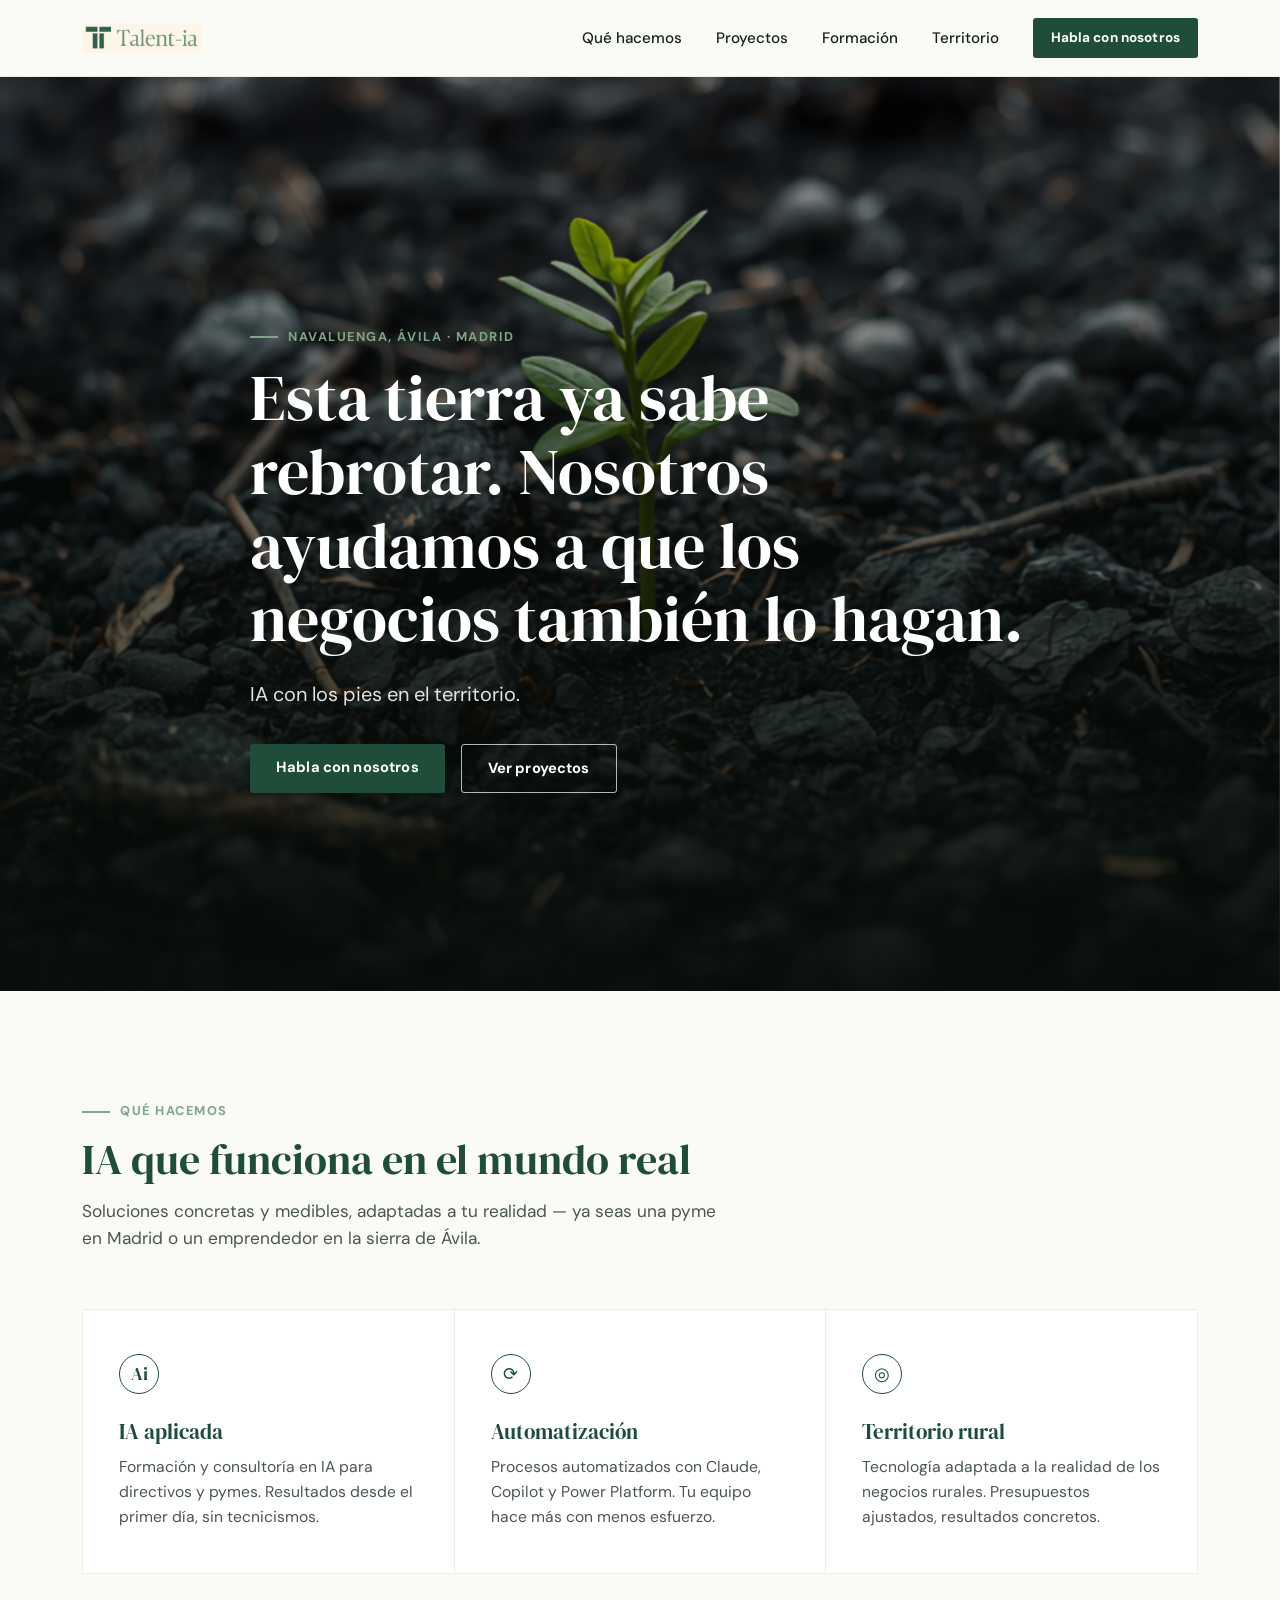
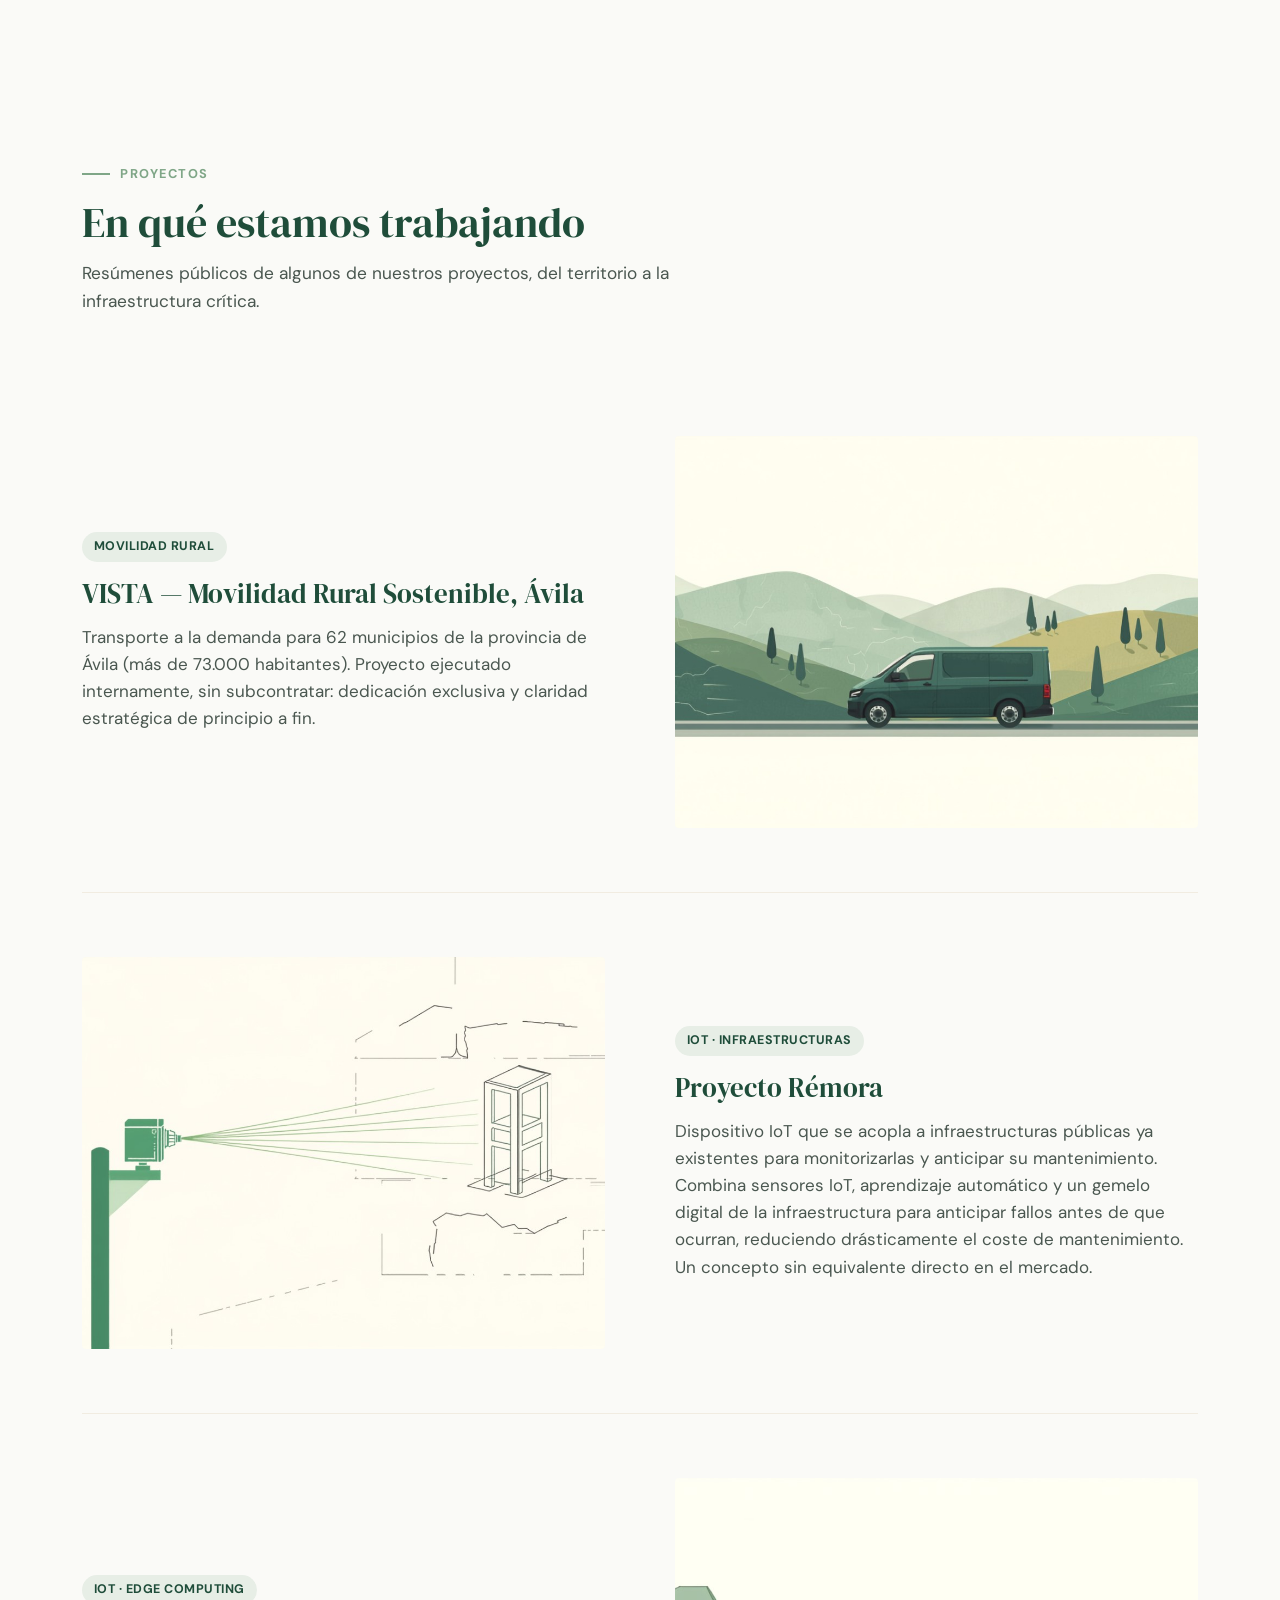
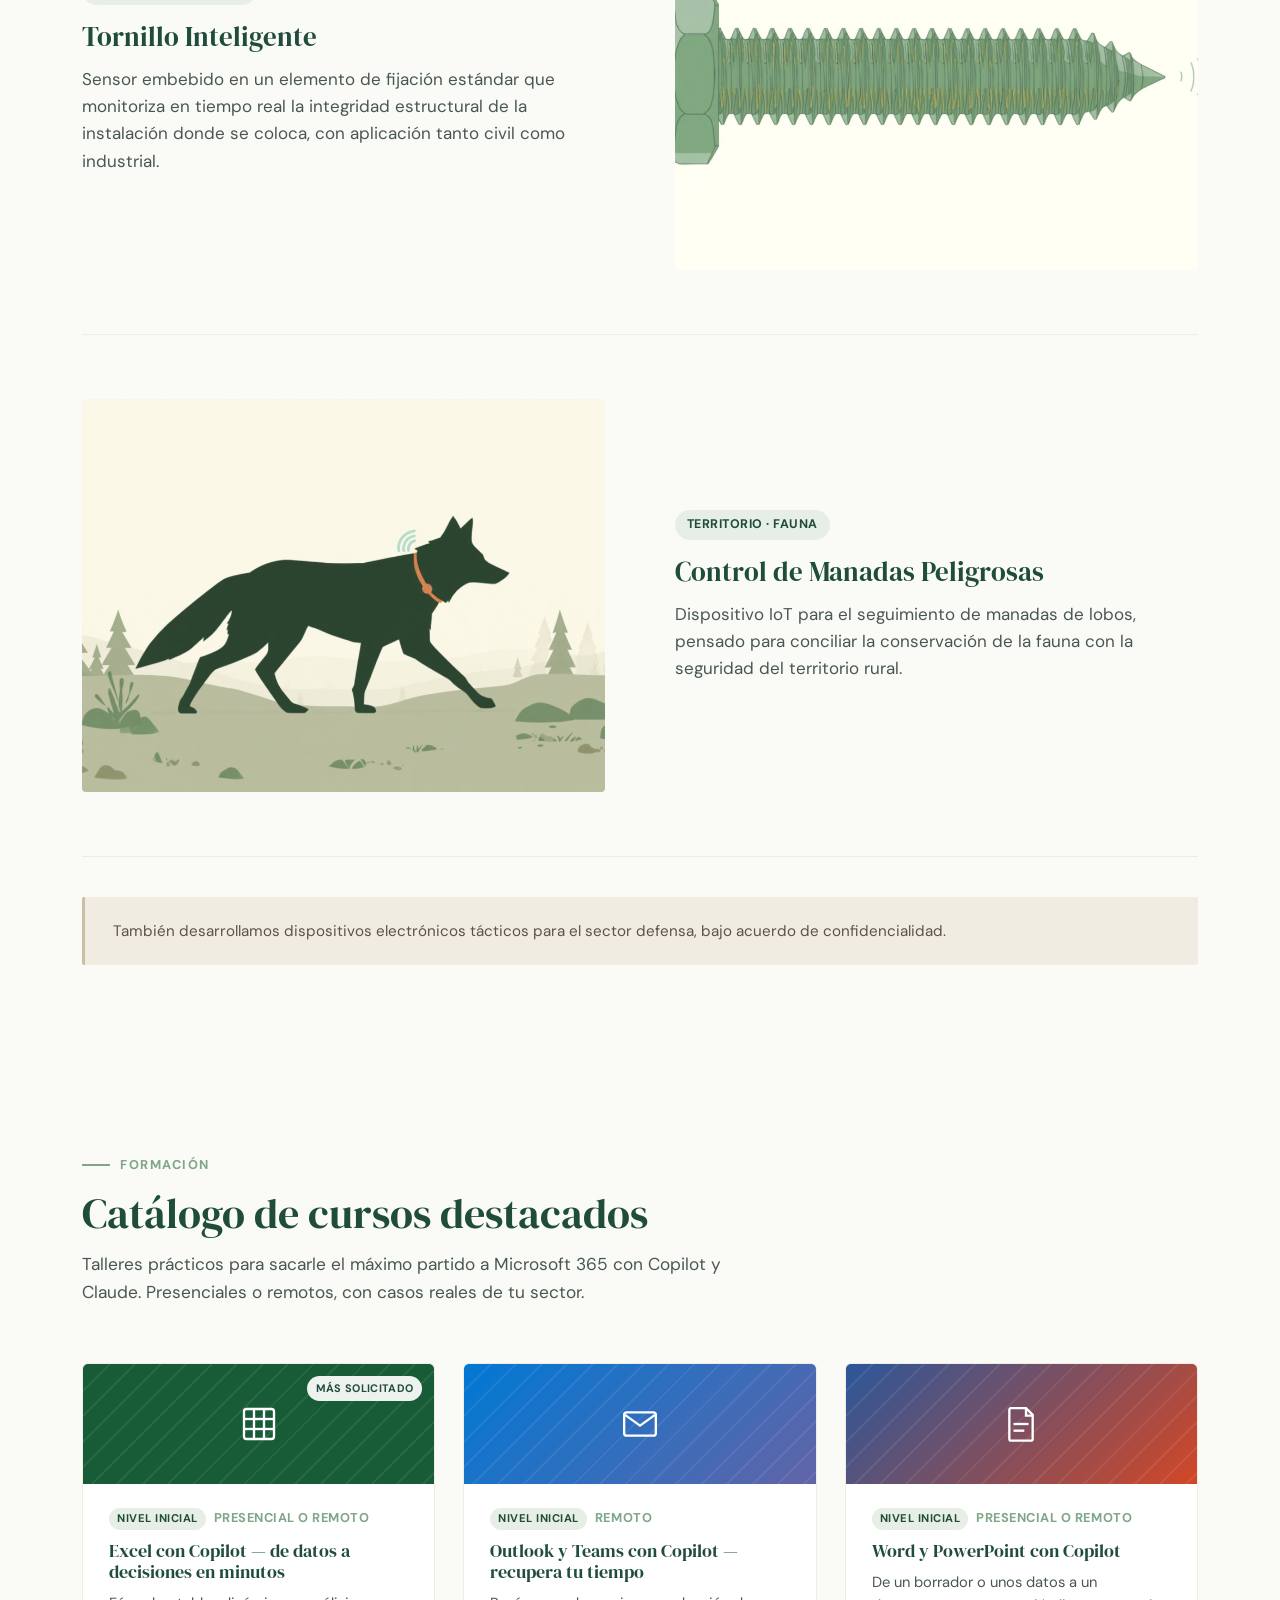
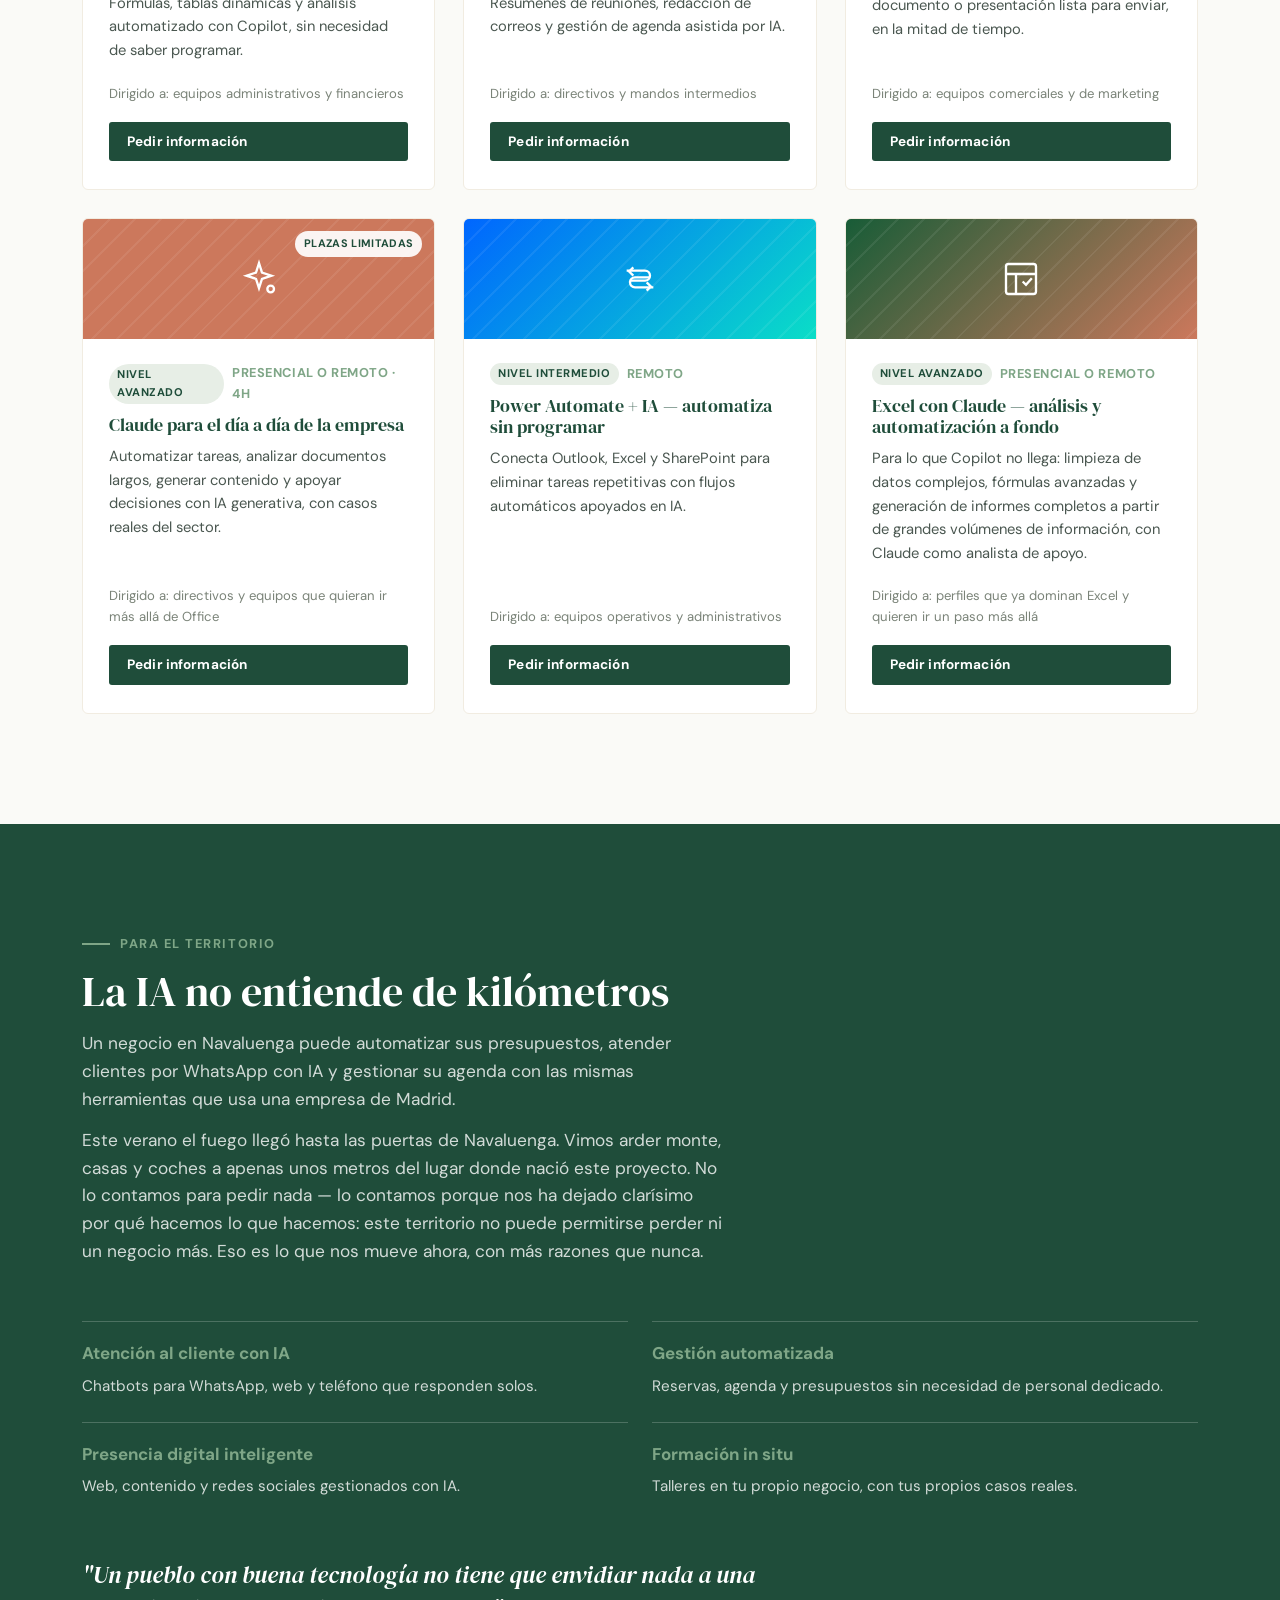
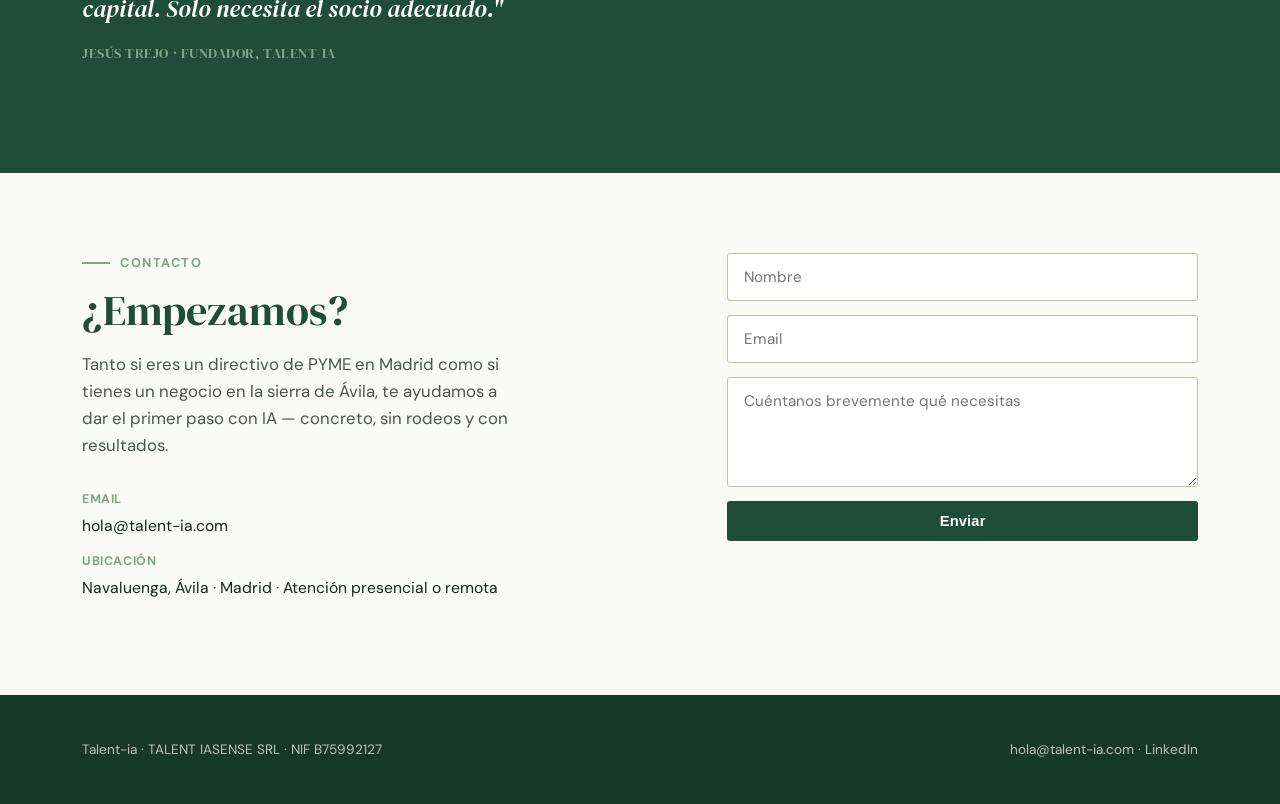
==== commit 9cb2ddb7: "Ilustraciones de proyectos + gemelos digitales en Rémora Añade ilustraciones a proyectos y menciona " ====
--- a/index.html
+++ b/index.html
@@ -73,7 +73,7 @@
     </div>
 
     <div class="proyecto">
-      <div class="media"><span class="placeholder-mark">TI</span></div>
+      <div class="media"><img src="proyecto_vista.jpg" alt="Furgoneta eléctrica circulando por las colinas de la provincia de Ávila, ilustración"></div>
       <div>
         <span class="tag">Movilidad rural</span>
         <h3>VISTA — Movilidad Rural Sostenible, Ávila</h3>
@@ -82,16 +82,16 @@
     </div>
 
     <div class="proyecto">
-      <div class="media"><span class="placeholder-mark">TI</span></div>
+      <div class="media"><img src="proyecto_remora.jpg" alt="Sensor IoT en infraestructura pública generando un gemelo digital de la estructura, ilustración técnica"></div>
       <div>
         <span class="tag">IoT · Infraestructuras</span>
         <h3>Proyecto Rémora</h3>
-        <p>Dispositivo IoT que se acopla a infraestructuras públicas ya existentes para monitorizarlas y anticipar su mantenimiento, reduciendo drásticamente su coste. Un concepto sin equivalente directo en el mercado.</p>
-      </div>
-    </div>
-
-    <div class="proyecto">
-      <div class="media"><span class="placeholder-mark">TI</span></div>
+        <p>Dispositivo IoT que se acopla a infraestructuras públicas ya existentes para monitorizarlas y anticipar su mantenimiento. Combina sensores IoT, aprendizaje automático y un gemelo digital de la infraestructura para anticipar fallos antes de que ocurran, reduciendo drásticamente el coste de mantenimiento. Un concepto sin equivalente directo en el mercado.</p>
+      </div>
+    </div>
+
+    <div class="proyecto">
+      <div class="media"><img src="proyecto_tornillo.jpg" alt="Tornillo industrial con sensor embebido, ilustración técnica"></div>
       <div>
         <span class="tag">IoT · Edge computing</span>
         <h3>Tornillo Inteligente</h3>
@@ -100,7 +100,7 @@
     </div>
 
     <div class="proyecto">
-      <div class="media"><span class="placeholder-mark">TI</span></div>
+      <div class="media"><img src="proyecto_manadas.jpg" alt="Silueta de lobo ibérico con collar de seguimiento GPS/IoT en el bosque, ilustración"></div>
       <div>
         <span class="tag">Territorio · Fauna</span>
         <h3>Control de Manadas Peligrosas</h3>
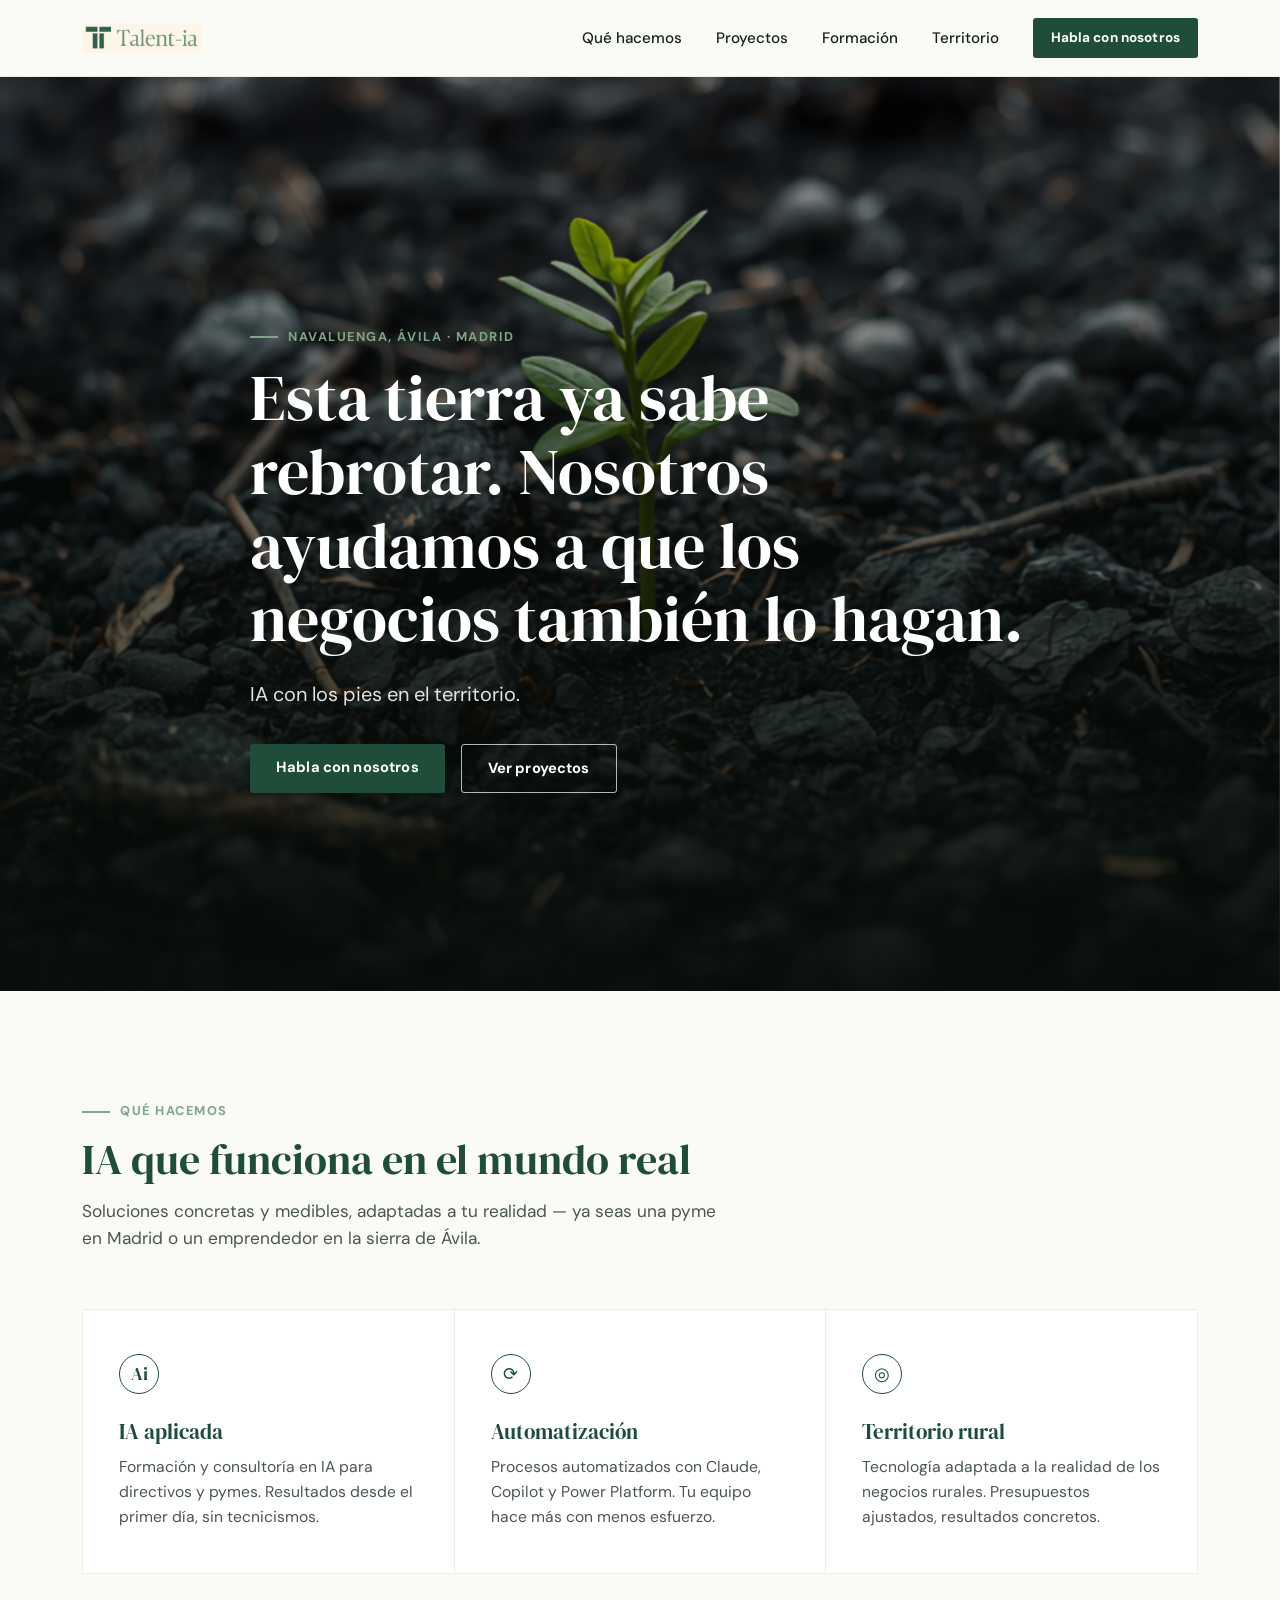
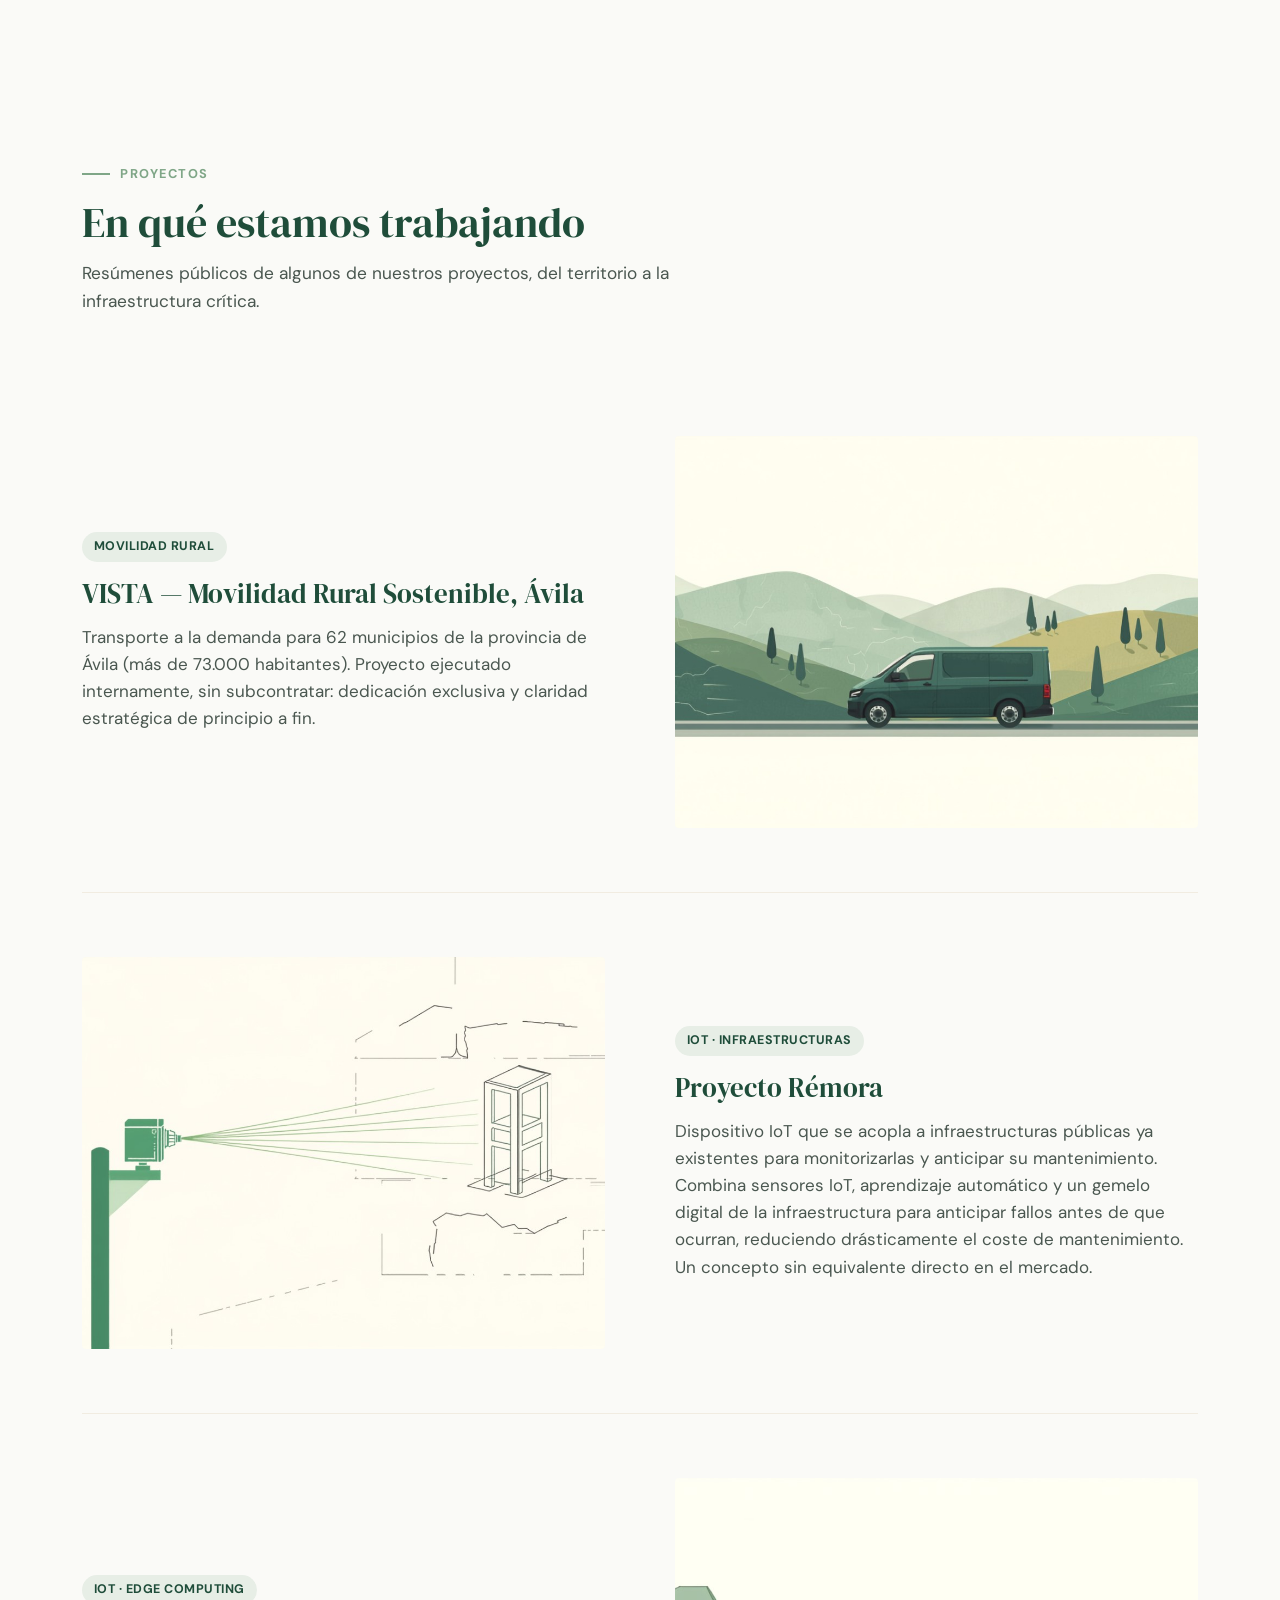
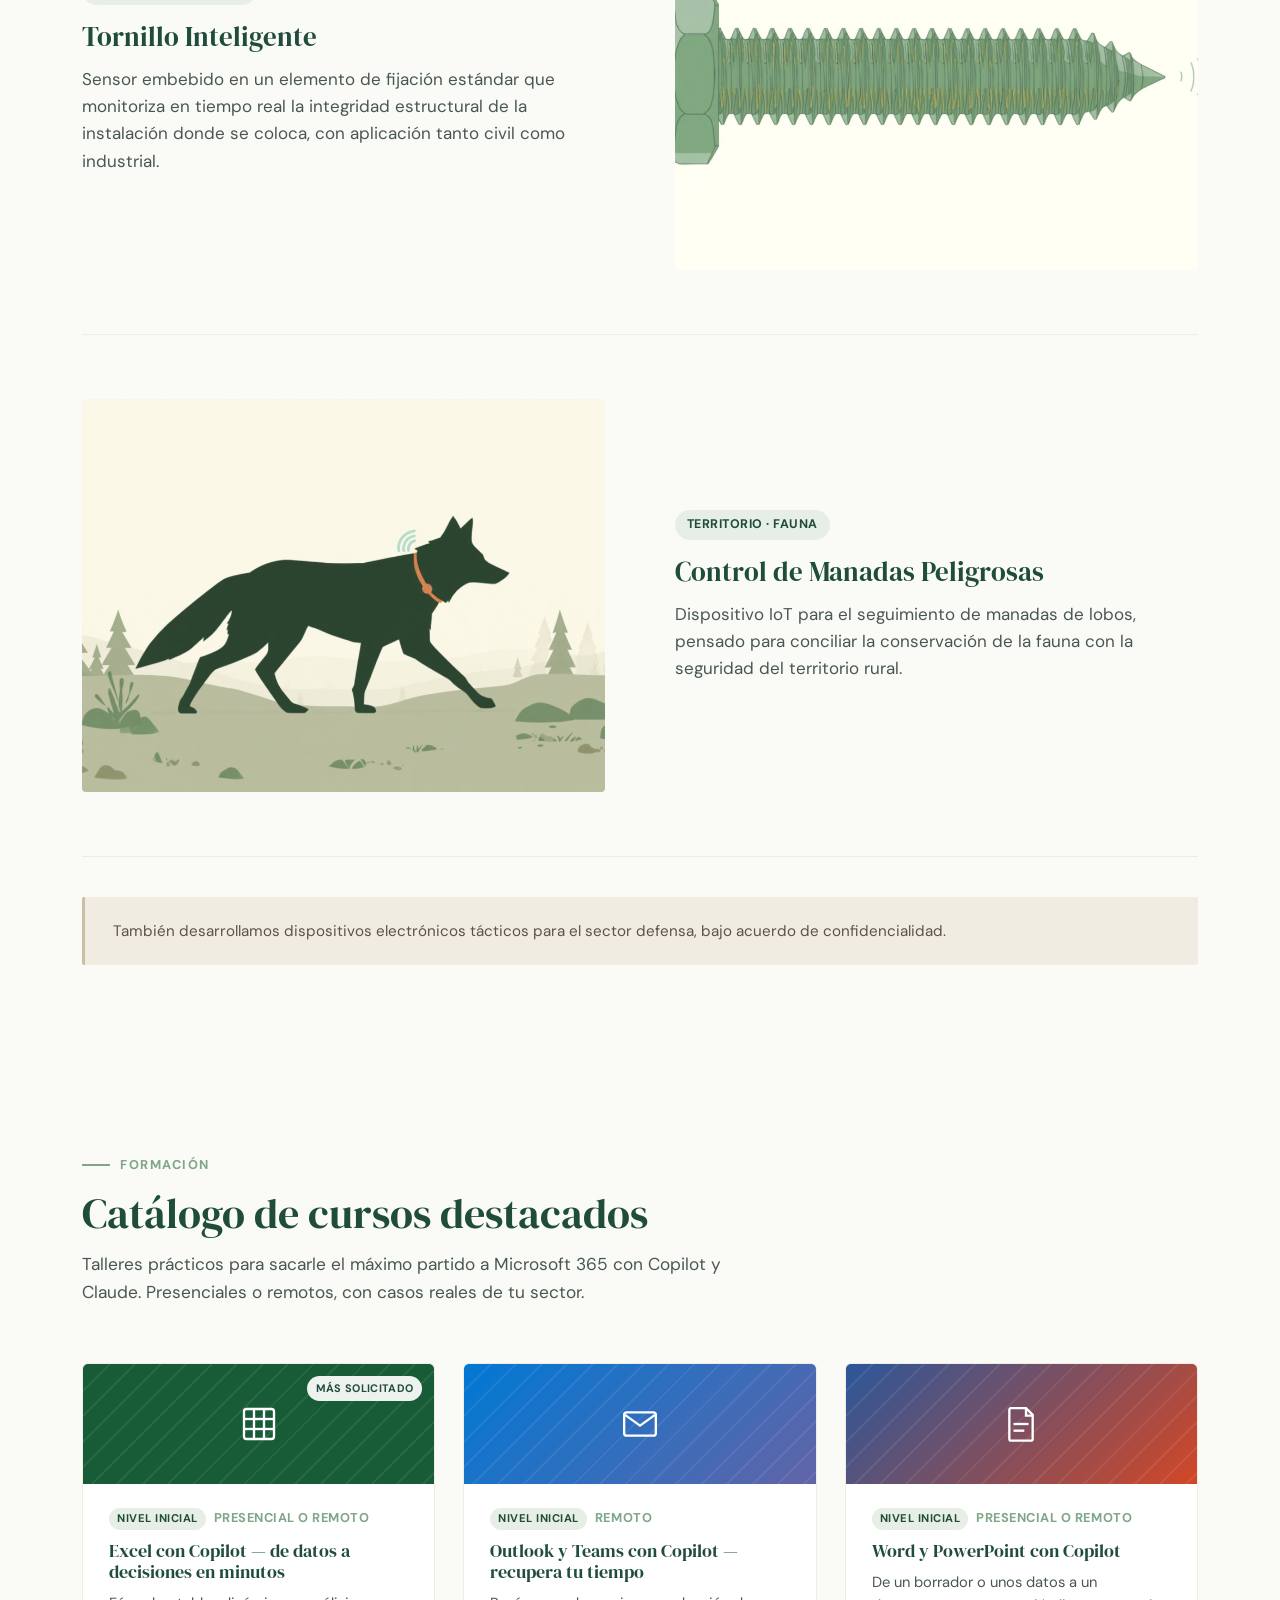
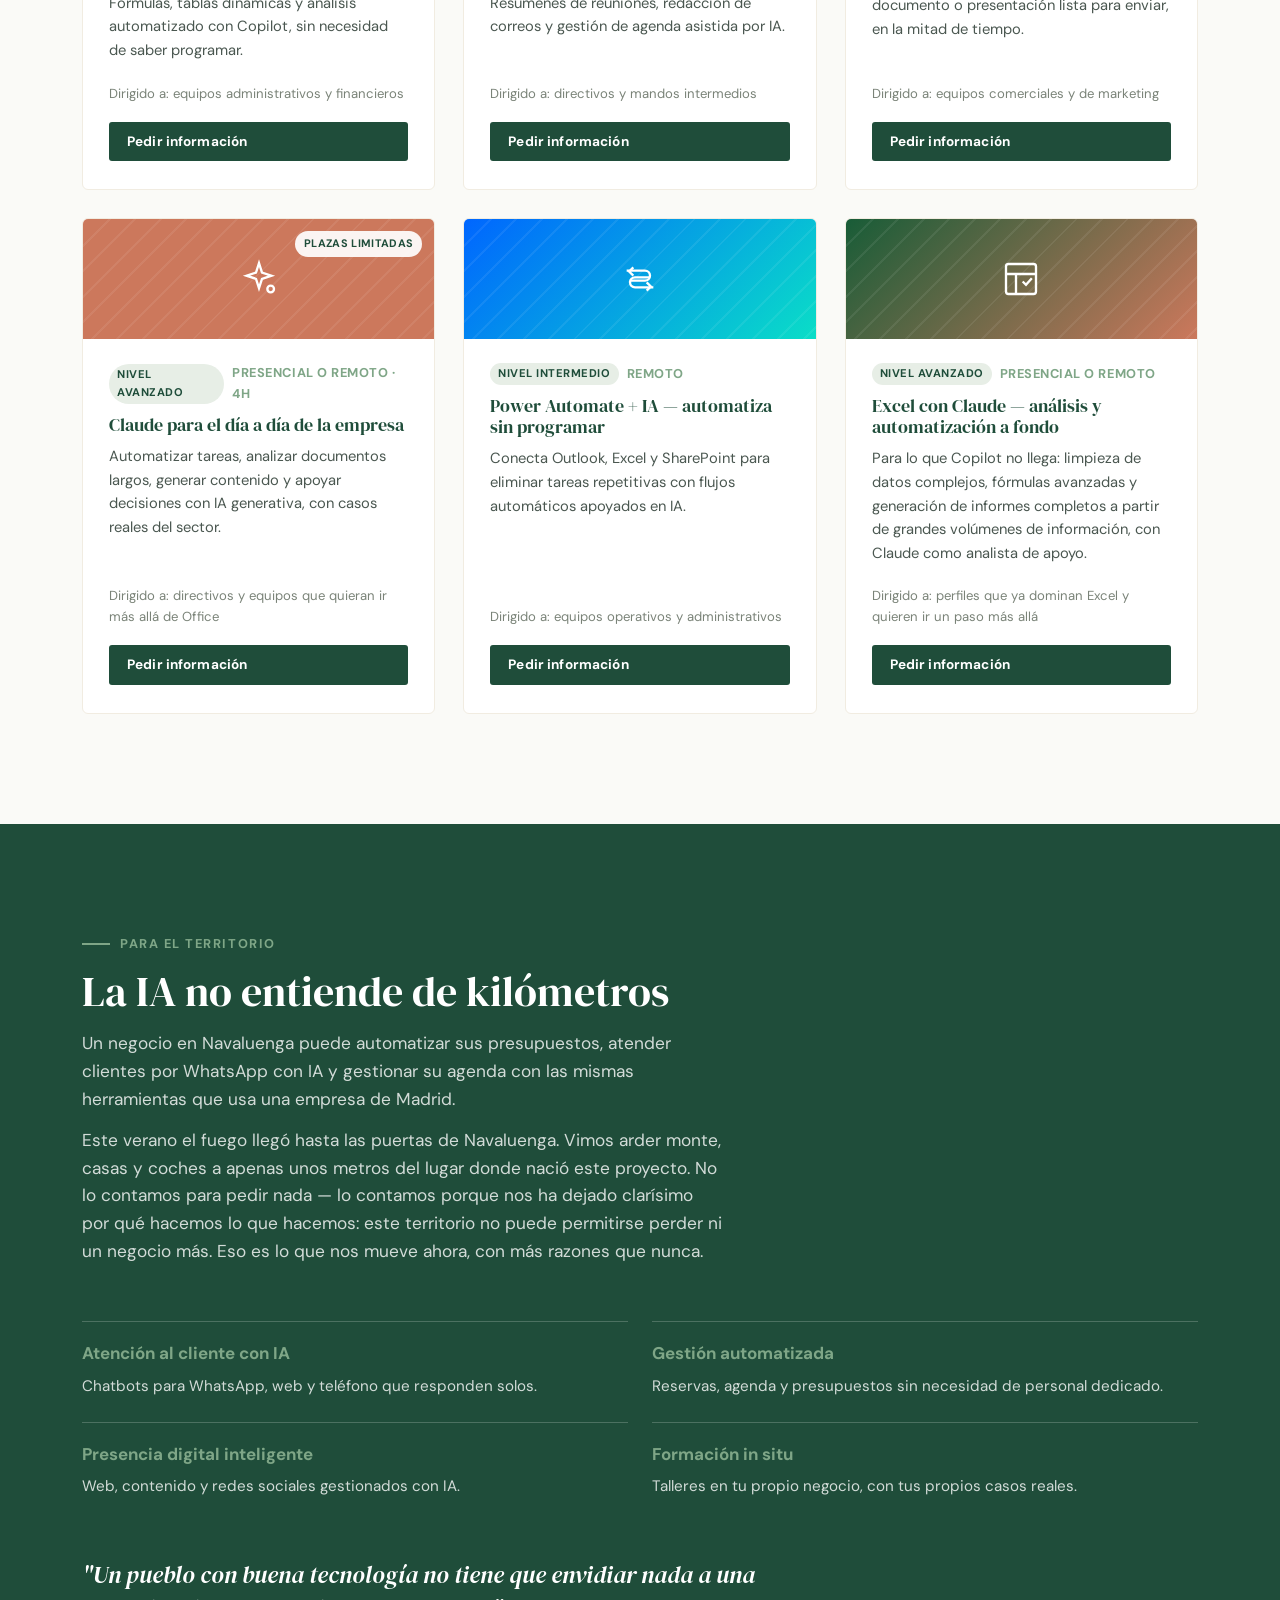
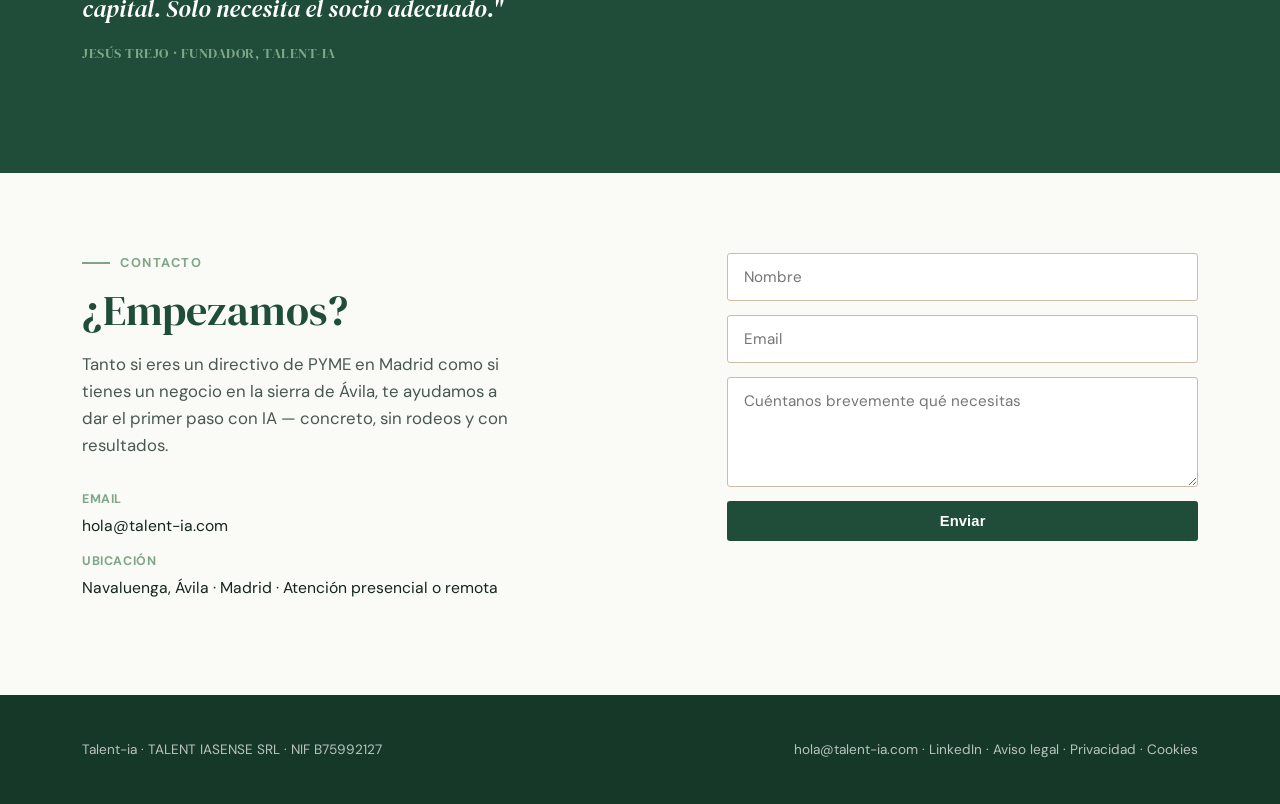
==== commit 6d42871d: "Legal, SEO y metadatos: aviso legal, privacidad, cookies, favicon, Open Graph, sitemap" ====
--- a/index.html
+++ b/index.html
@@ -5,7 +5,22 @@
 <meta name="viewport" content="width=device-width, initial-scale=1.0">
 <title>Talent-ia | IA con los pies en el territorio</title>
 <meta name="description" content="Consultoría y formación en Inteligencia Artificial para empresas y territorio. Madrid y Valle del Alberche.">
-<link rel="preconnect" href="https://fonts.googleapis.com">
+<link rel="icon" href="favicon.ico" sizes="any">
+<link rel="icon" href="favicon.png" type="image/png">
+<link rel="apple-touch-icon" href="apple-touch-icon.png">
+<meta property="og:type" content="website">
+<meta property="og:site_name" content="Talent-ia">
+<meta property="og:title" content="Talent-ia | IA con los pies en el territorio">
+<meta property="og:description" content="Consultoría y formación en Inteligencia Artificial para empresas y territorio. Madrid y Valle del Alberche.">
+<meta property="og:image" content="https://www.talent-ia.com/og-image.jpg">
+<meta property="og:image:width" content="1200">
+<meta property="og:image:height" content="630">
+<meta property="og:url" content="https://www.talent-ia.com/">
+<meta property="og:locale" content="es_ES">
+<meta name="twitter:card" content="summary_large_image">
+<meta name="twitter:title" content="Talent-ia | IA con los pies en el territorio">
+<meta name="twitter:description" content="Consultoría y formación en Inteligencia Artificial para empresas y territorio. Madrid y Valle del Alberche.">
+<meta name="twitter:image" content="https://www.talent-ia.com/og-image.jpg">
 <link href="https://fonts.googleapis.com/css2?family=DM+Serif+Display:ital@0;1&family=DM+Sans:wght@400;500;700&display=swap" rel="stylesheet">
 <link rel="stylesheet" href="style.css">
 </head>
@@ -263,7 +278,7 @@
 <footer>
   <div class="wrap">
     <div>Talent-ia · TALENT IASENSE SRL · NIF B75992127</div>
-    <div><a href="mailto:hola@talent-ia.com">hola@talent-ia.com</a> · <a href="https://linkedin.com/company/talentia-ia" target="_blank" rel="noopener">LinkedIn</a></div>
+    <div><a href="mailto:hola@talent-ia.com">hola@talent-ia.com</a> · <a href="https://linkedin.com/company/talentia-ia" target="_blank" rel="noopener">LinkedIn</a> · <a href="aviso-legal.html">Aviso legal</a> · <a href="privacidad.html">Privacidad</a> · <a href="cookies.html">Cookies</a></div>
   </div>
 </footer>
 
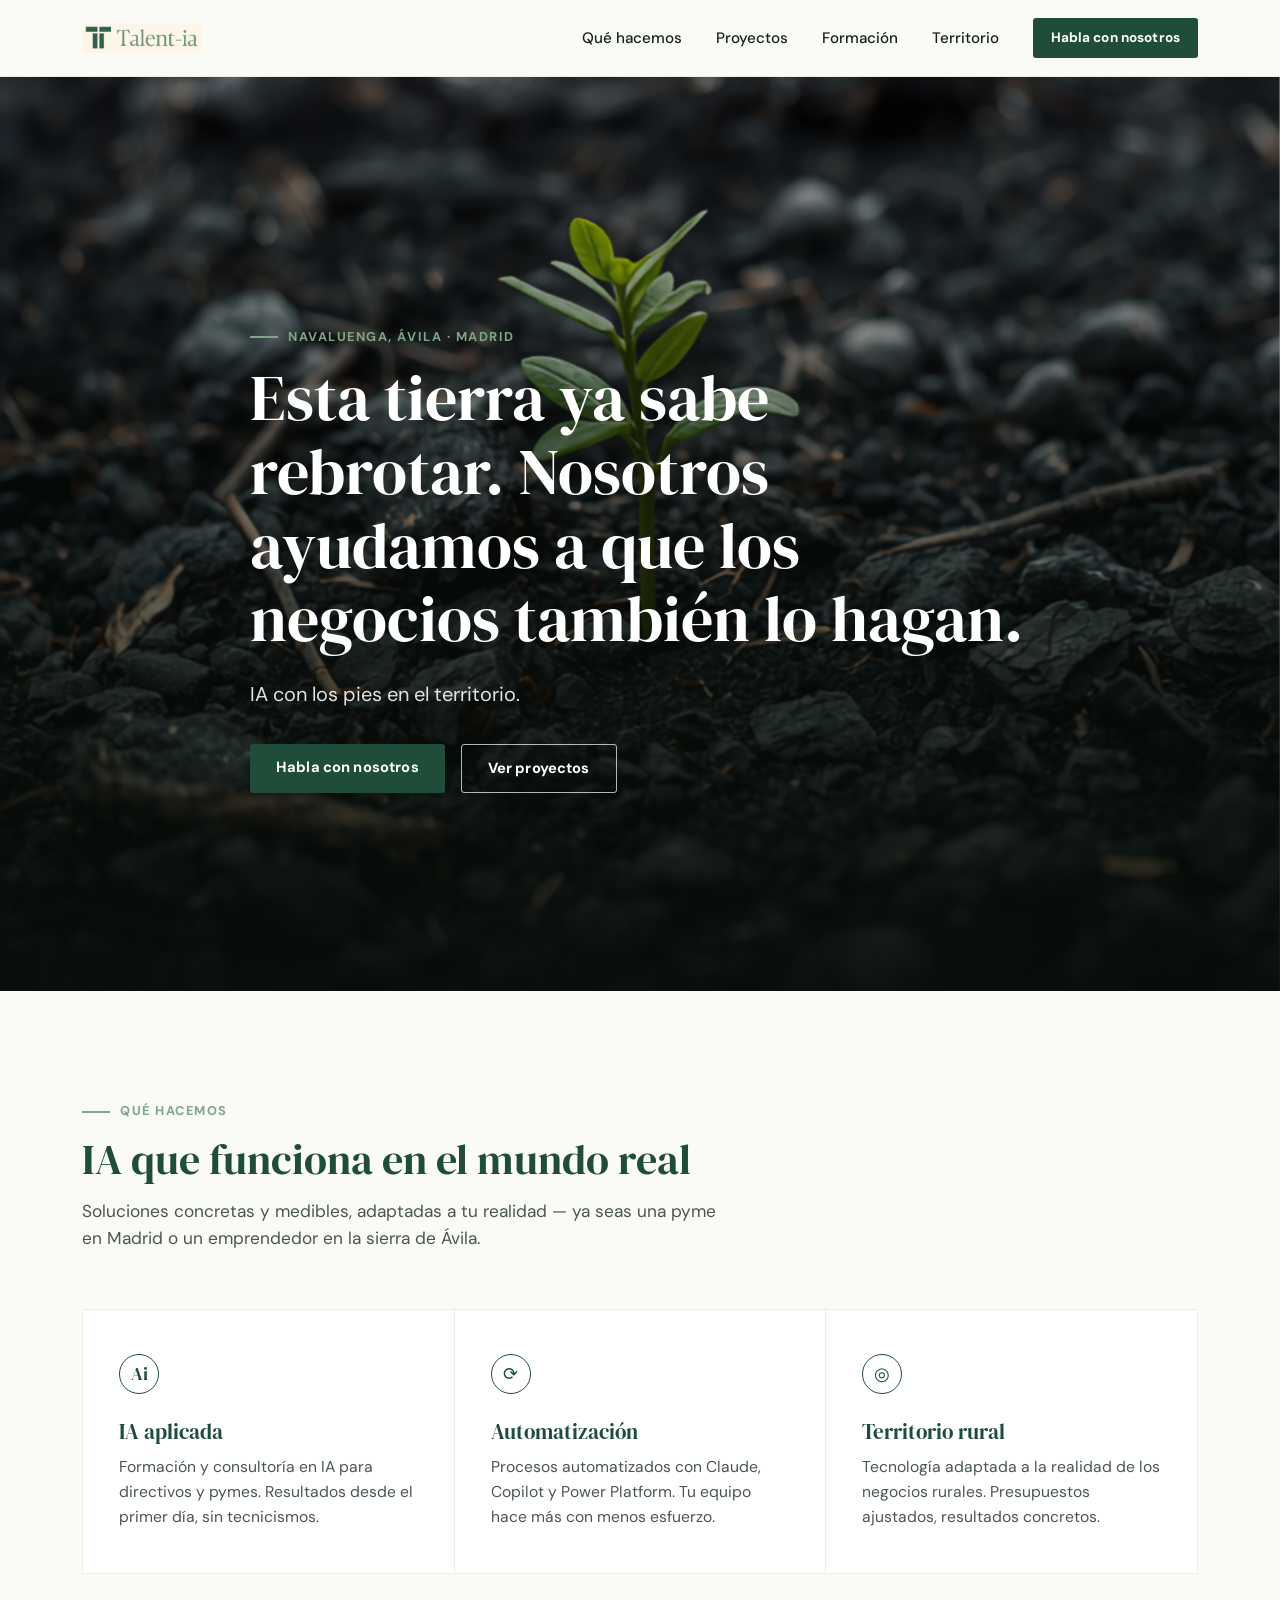
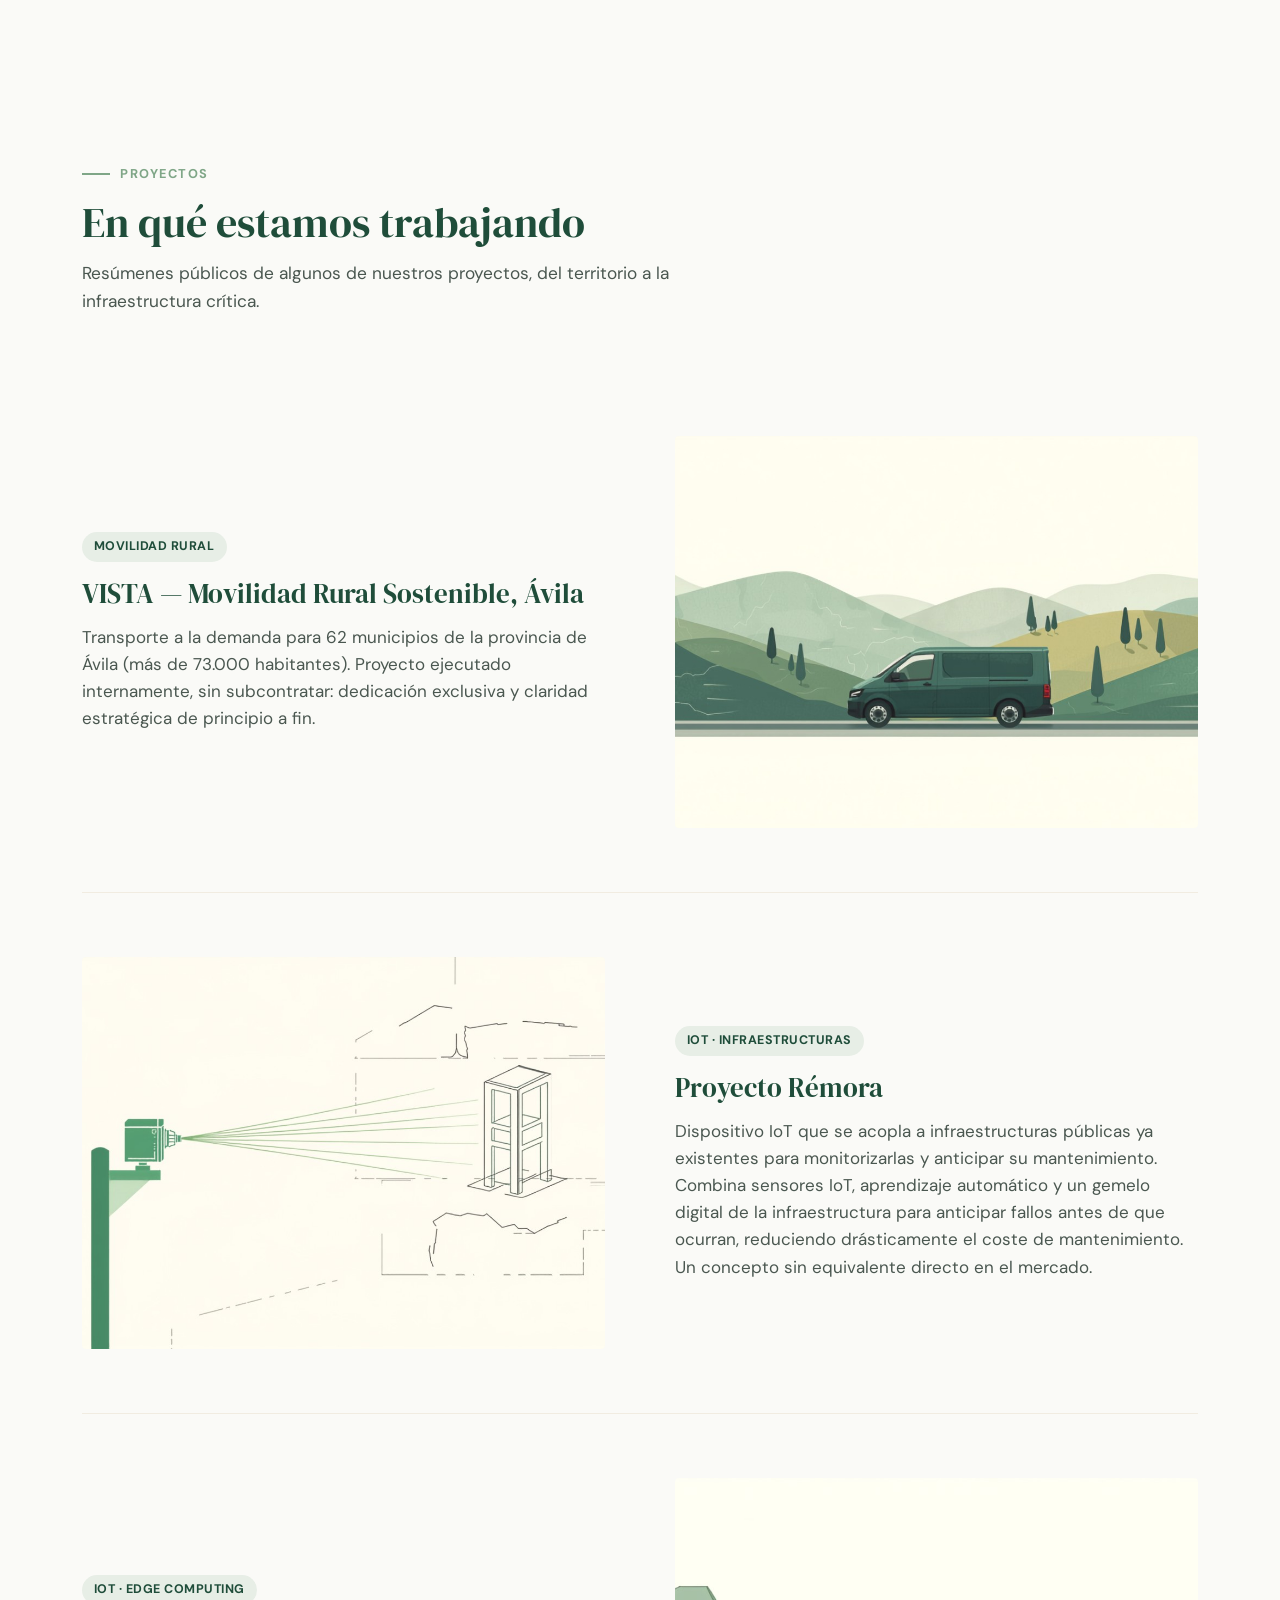
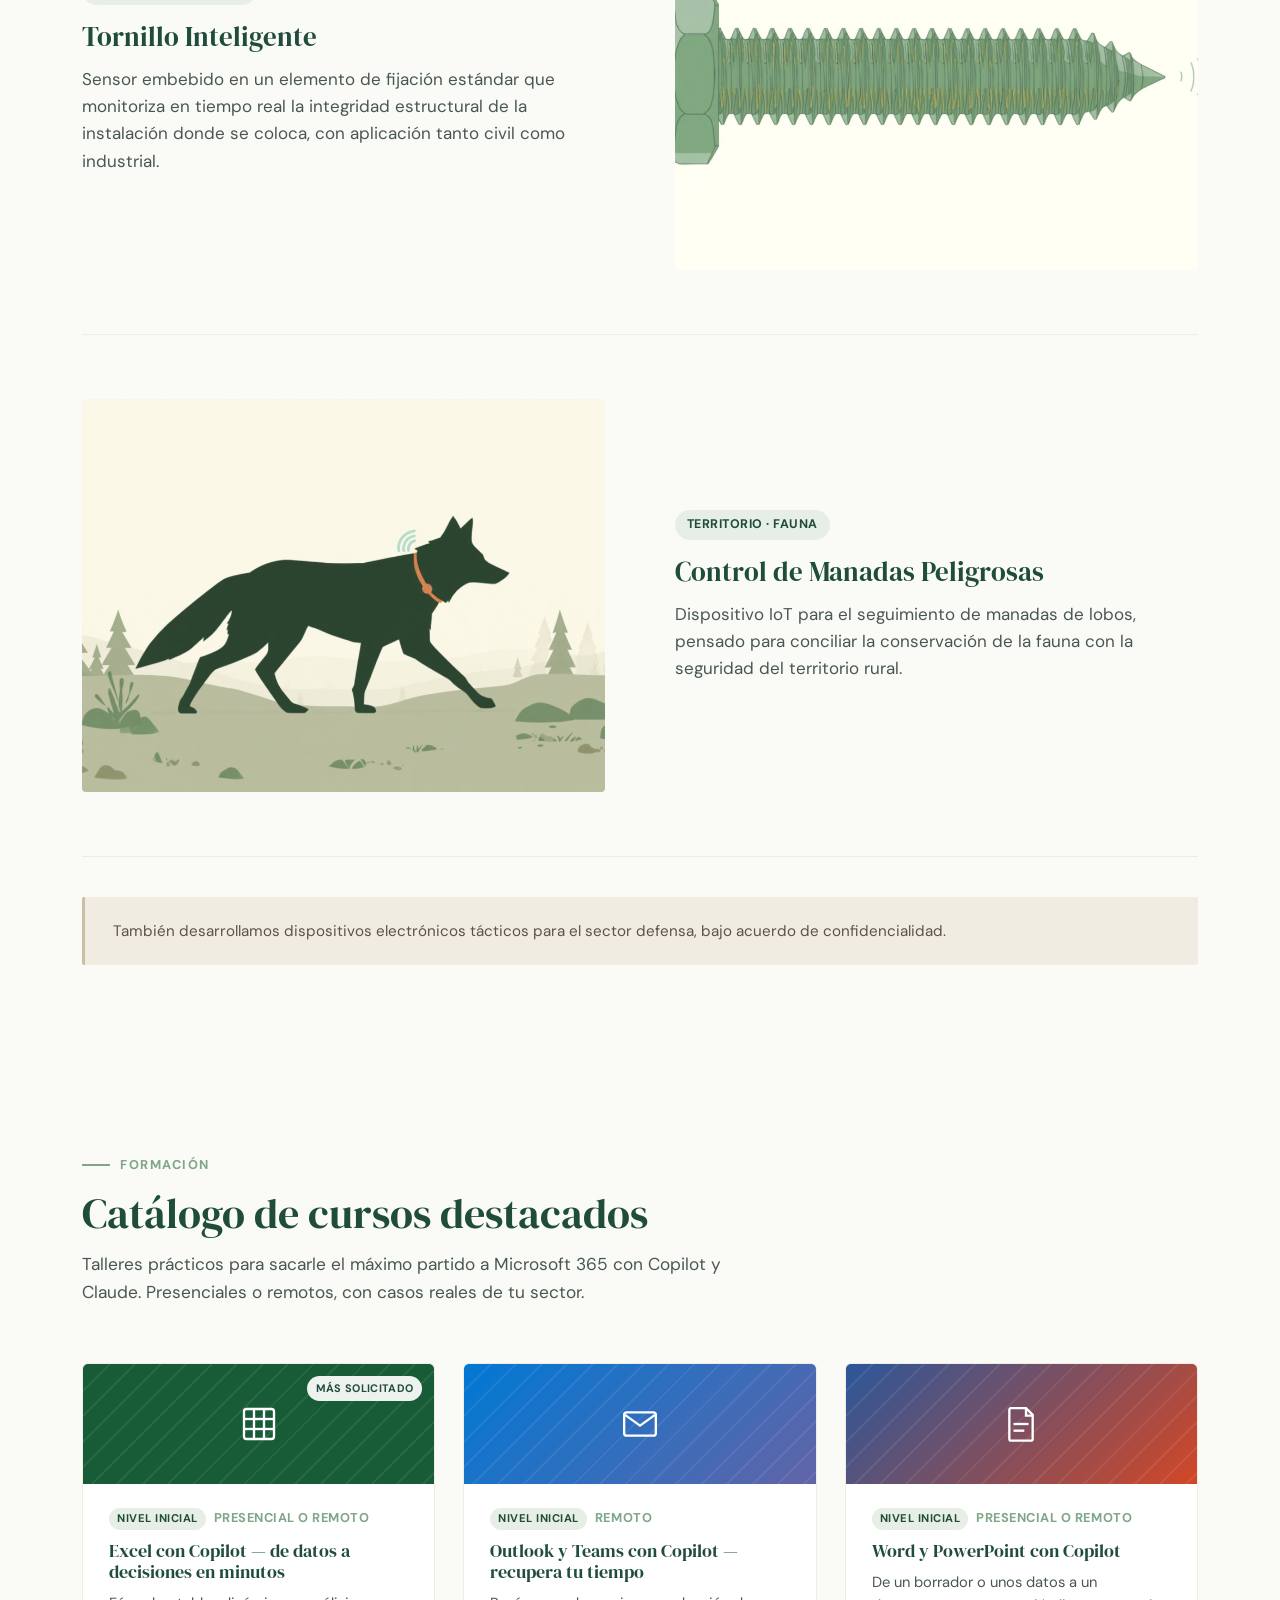
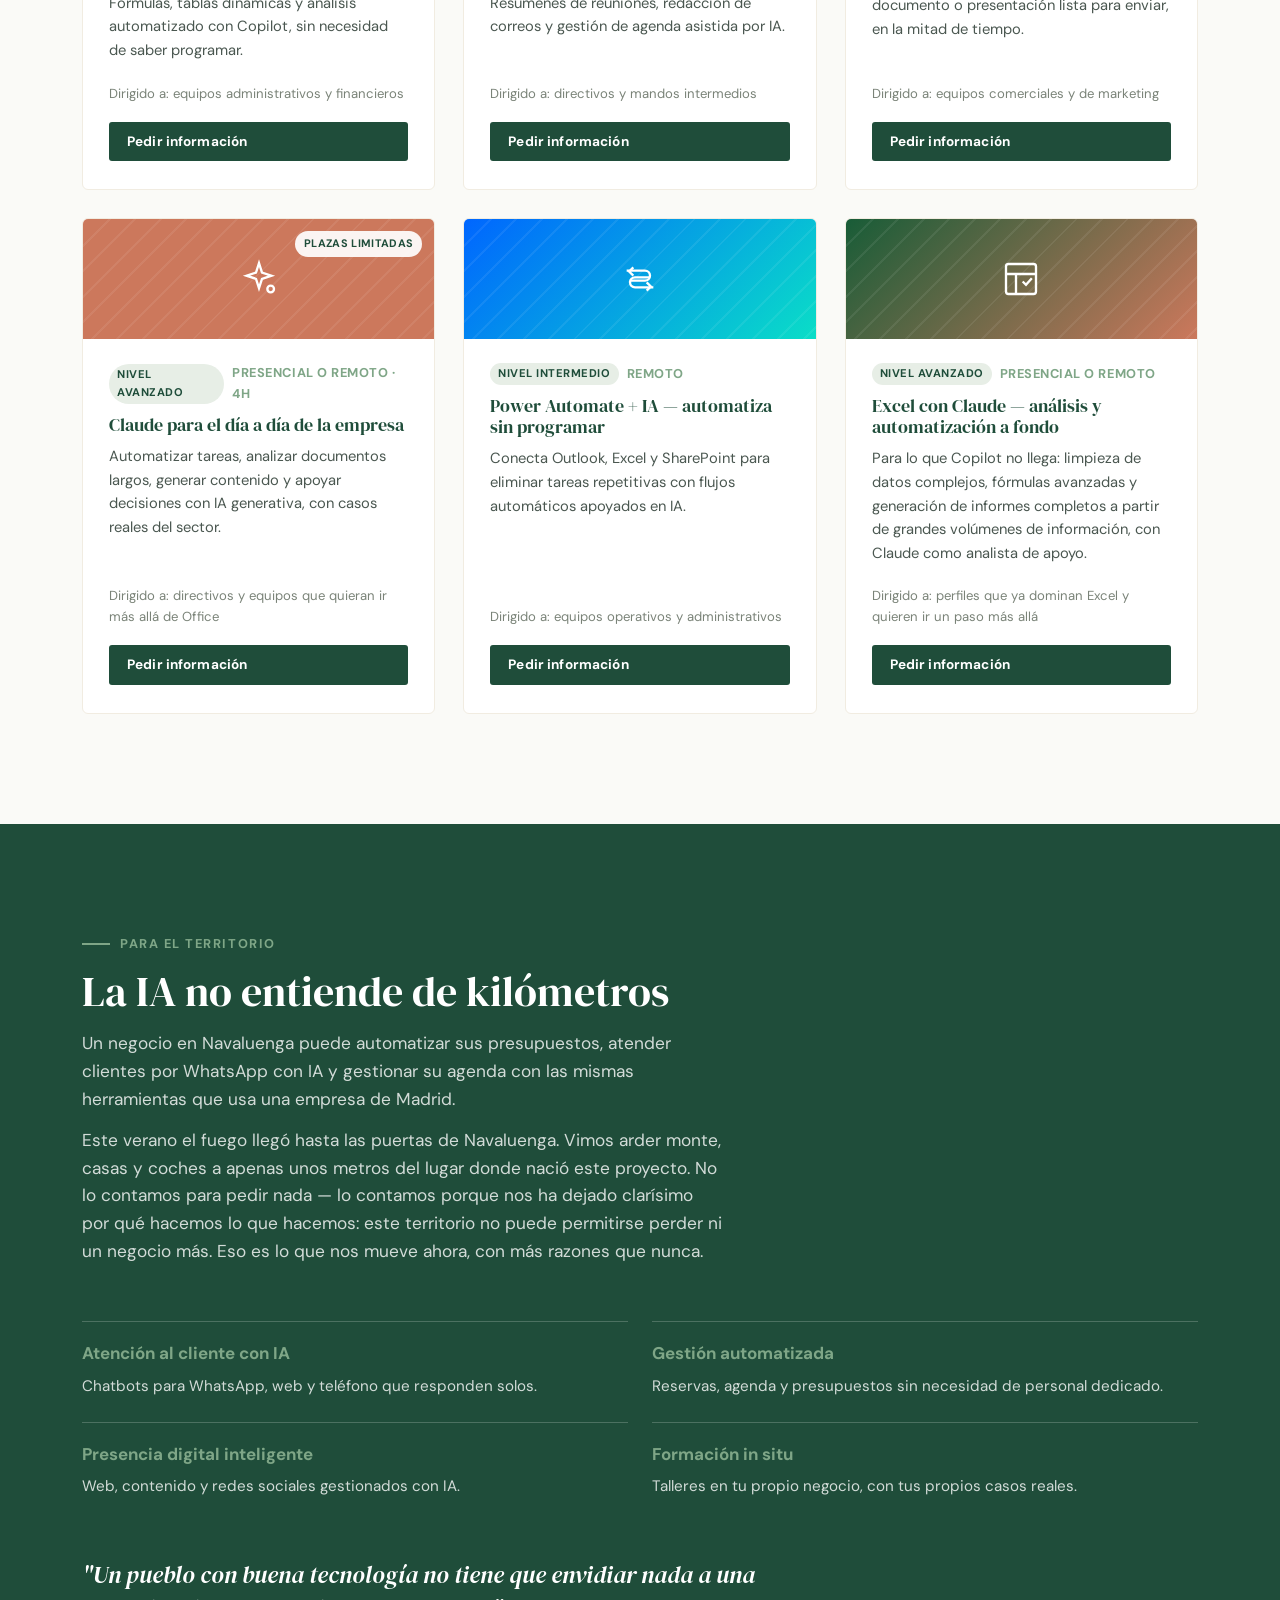
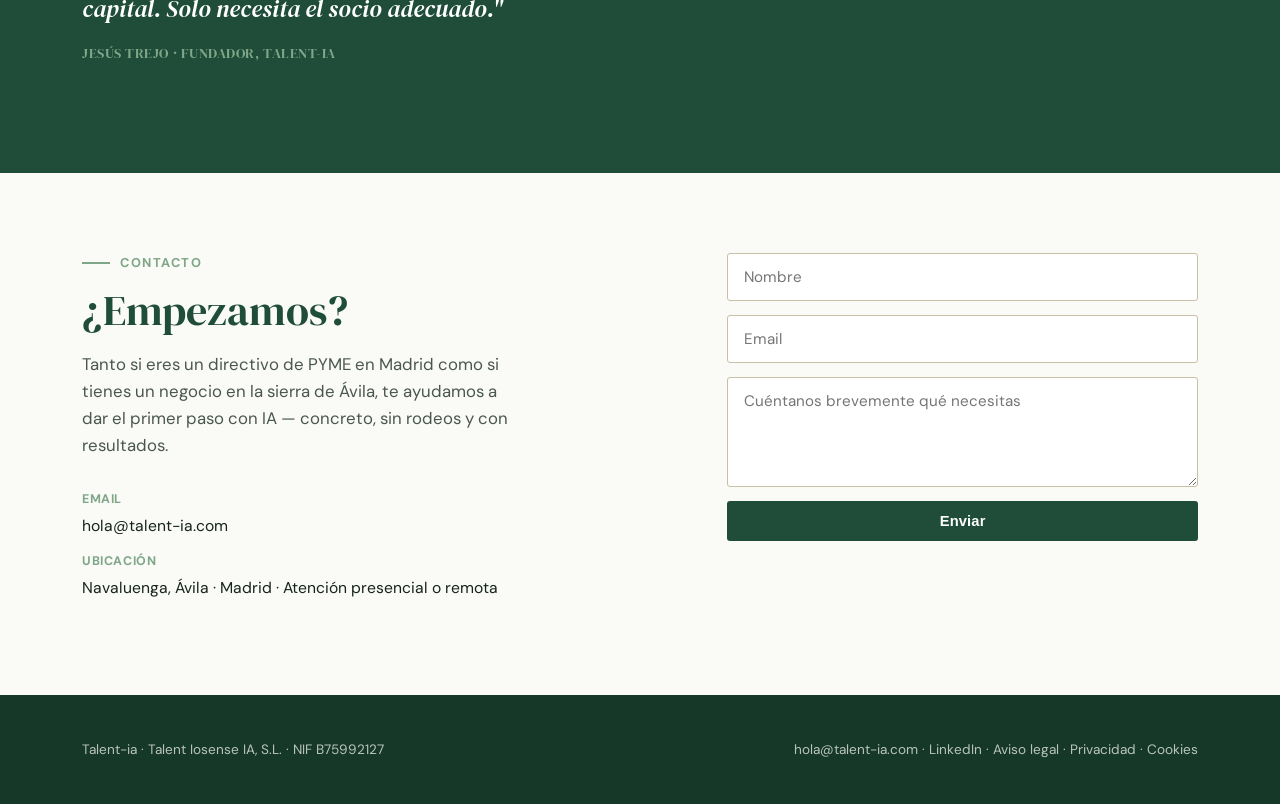
==== commit 6e62ac41: "Corrige razon social a Talent Iosense IA SL y anade canonica www" ====
--- a/index.html
+++ b/index.html
@@ -5,7 +5,7 @@
 <meta name="viewport" content="width=device-width, initial-scale=1.0">
 <title>Talent-ia | IA con los pies en el territorio</title>
 <meta name="description" content="Consultoría y formación en Inteligencia Artificial para empresas y territorio. Madrid y Valle del Alberche.">
-<link rel="icon" href="favicon.ico" sizes="any">
+<link rel="canonical" href="https://www.talent-ia.com/"><script>if(window.location.hostname==="talent-ia.com"){window.location.replace("https://www.talent-ia.com"+window.location.pathname+window.location.search);}</script><link rel="icon" href="favicon.ico" sizes="any">
 <link rel="icon" href="favicon.png" type="image/png">
 <link rel="apple-touch-icon" href="apple-touch-icon.png">
 <meta property="og:type" content="website">
@@ -148,7 +148,7 @@
           <h3>Excel con Copilot — de datos a decisiones en minutos</h3>
           <p class="desc">Fórmulas, tablas dinámicas y análisis automatizado con Copilot, sin necesidad de saber programar.</p>
           <p class="dirigido">Dirigido a: equipos administrativos y financieros</p>
-          <a class="btn btn-small" href="mailto:hola@talent-ia.com?subject=Información%20—%20Excel%20con%20Copilot">Pedir información</a>
+          <a class="btn btn-small" href="https://forms.cloud.microsoft/e/geVzxguj66" target="_blank" rel="noopener">Pedir información</a>
         </div>
       </div>
 
@@ -161,7 +161,7 @@
           <h3>Outlook y Teams con Copilot — recupera tu tiempo</h3>
           <p class="desc">Resúmenes de reuniones, redacción de correos y gestión de agenda asistida por IA.</p>
           <p class="dirigido">Dirigido a: directivos y mandos intermedios</p>
-          <a class="btn btn-small" href="mailto:hola@talent-ia.com?subject=Información%20—%20Outlook%20y%20Teams%20con%20Copilot">Pedir información</a>
+          <a class="btn btn-small" href="https://forms.cloud.microsoft/e/geVzxguj66" target="_blank" rel="noopener">Pedir información</a>
         </div>
       </div>
 
@@ -174,7 +174,7 @@
           <h3>Word y PowerPoint con Copilot</h3>
           <p class="desc">De un borrador o unos datos a un documento o presentación lista para enviar, en la mitad de tiempo.</p>
           <p class="dirigido">Dirigido a: equipos comerciales y de marketing</p>
-          <a class="btn btn-small" href="mailto:hola@talent-ia.com?subject=Información%20—%20Word%20y%20PowerPoint%20con%20Copilot">Pedir información</a>
+          <a class="btn btn-small" href="https://forms.cloud.microsoft/e/geVzxguj66" target="_blank" rel="noopener">Pedir información</a>
         </div>
       </div>
 
@@ -188,7 +188,7 @@
           <h3>Claude para el día a día de la empresa</h3>
           <p class="desc">Automatizar tareas, analizar documentos largos, generar contenido y apoyar decisiones con IA generativa, con casos reales del sector.</p>
           <p class="dirigido">Dirigido a: directivos y equipos que quieran ir más allá de Office</p>
-          <a class="btn btn-small" href="mailto:hola@talent-ia.com?subject=Información%20—%20Claude%20para%20la%20empresa">Pedir información</a>
+          <a class="btn btn-small" href="https://forms.cloud.microsoft/e/geVzxguj66" target="_blank" rel="noopener">Pedir información</a>
         </div>
       </div>
 
@@ -201,7 +201,7 @@
           <h3>Power Automate + IA — automatiza sin programar</h3>
           <p class="desc">Conecta Outlook, Excel y SharePoint para eliminar tareas repetitivas con flujos automáticos apoyados en IA.</p>
           <p class="dirigido">Dirigido a: equipos operativos y administrativos</p>
-          <a class="btn btn-small" href="mailto:hola@talent-ia.com?subject=Información%20—%20Power%20Automate%20%2B%20IA">Pedir información</a>
+          <a class="btn btn-small" href="https://forms.cloud.microsoft/e/geVzxguj66" target="_blank" rel="noopener">Pedir información</a>
         </div>
       </div>
 
@@ -214,7 +214,7 @@
           <h3>Excel con Claude — análisis y automatización a fondo</h3>
           <p class="desc">Para lo que Copilot no llega: limpieza de datos complejos, fórmulas avanzadas y generación de informes completos a partir de grandes volúmenes de información, con Claude como analista de apoyo.</p>
           <p class="dirigido">Dirigido a: perfiles que ya dominan Excel y quieren ir un paso más allá</p>
-          <a class="btn btn-small" href="mailto:hola@talent-ia.com?subject=Información%20—%20Excel%20con%20Claude">Pedir información</a>
+          <a class="btn btn-small" href="https://forms.cloud.microsoft/e/geVzxguj66" target="_blank" rel="noopener">Pedir información</a>
         </div>
       </div>
 
@@ -277,7 +277,7 @@
 
 <footer>
   <div class="wrap">
-    <div>Talent-ia · TALENT IASENSE SRL · NIF B75992127</div>
+    <div>Talent-ia · Talent Iosense IA, S.L. · NIF B75992127</div>
     <div><a href="mailto:hola@talent-ia.com">hola@talent-ia.com</a> · <a href="https://linkedin.com/company/talentia-ia" target="_blank" rel="noopener">LinkedIn</a> · <a href="aviso-legal.html">Aviso legal</a> · <a href="privacidad.html">Privacidad</a> · <a href="cookies.html">Cookies</a></div>
   </div>
 </footer>
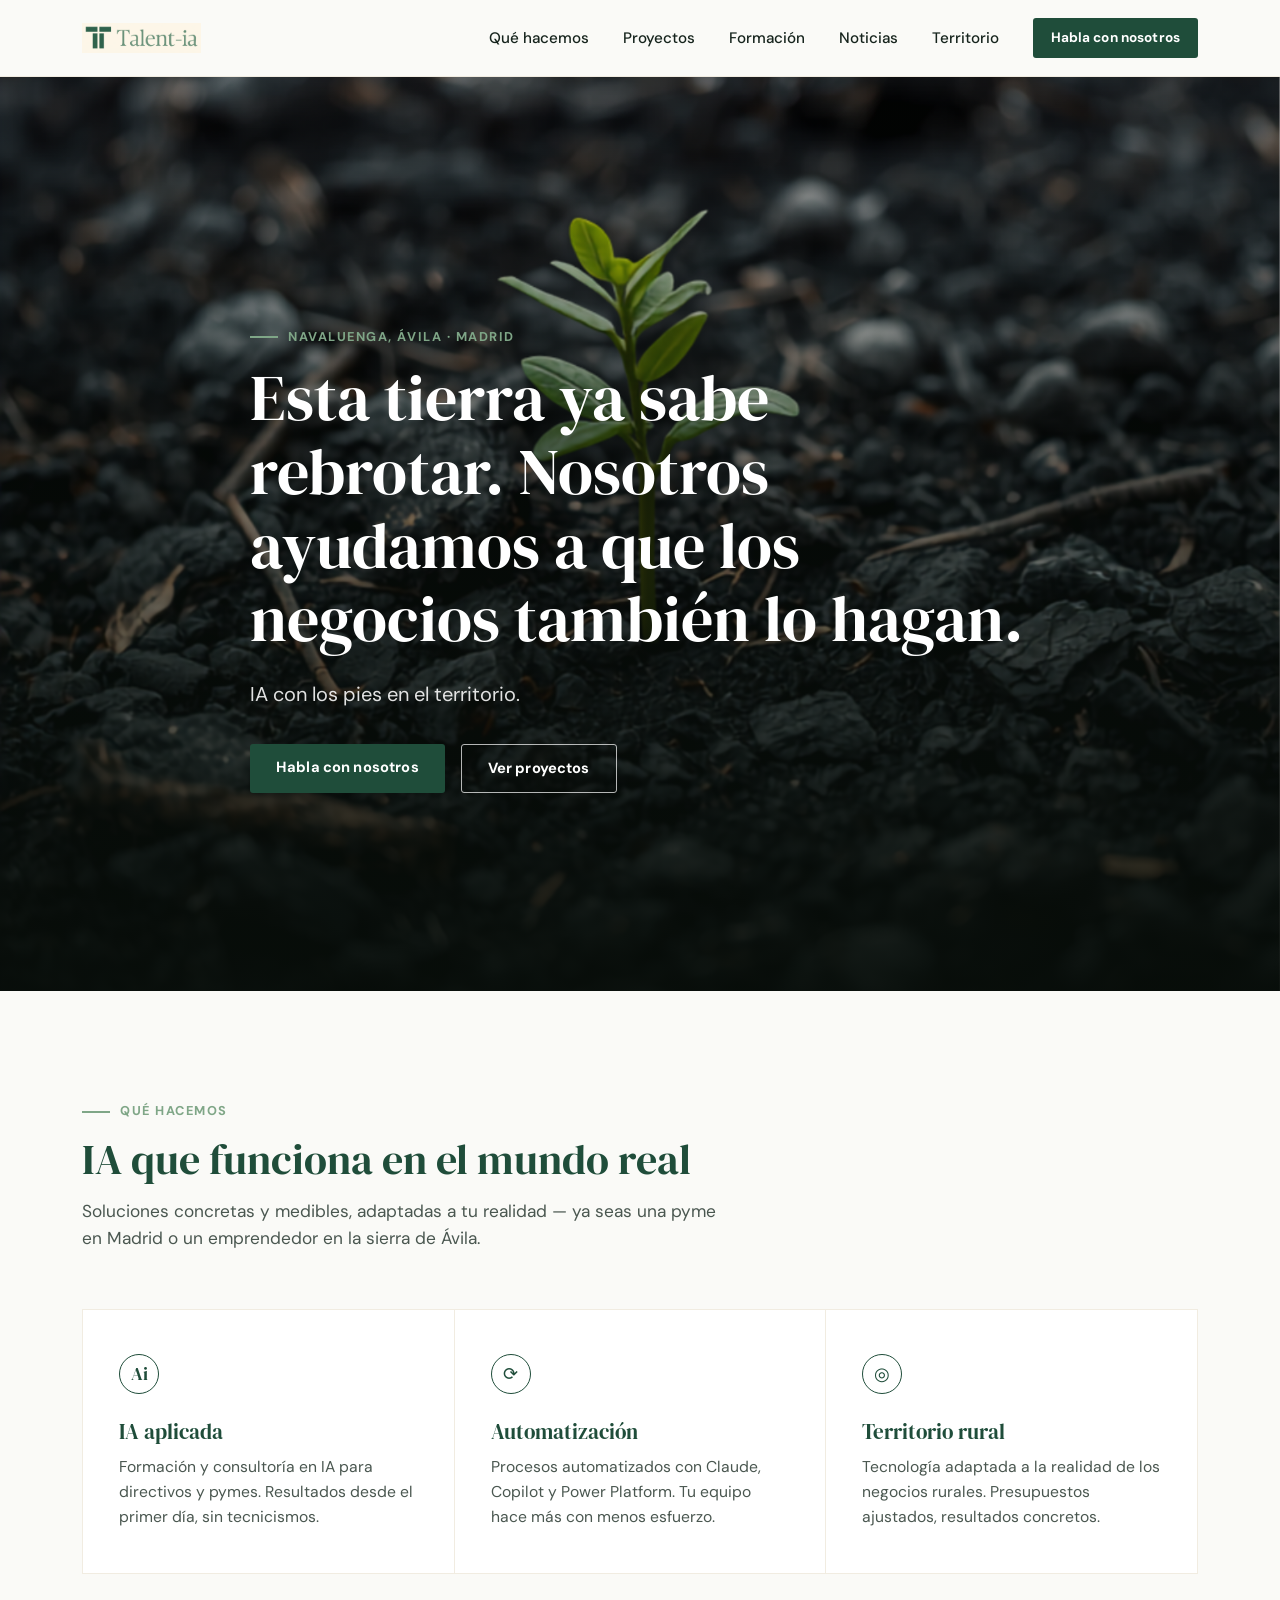
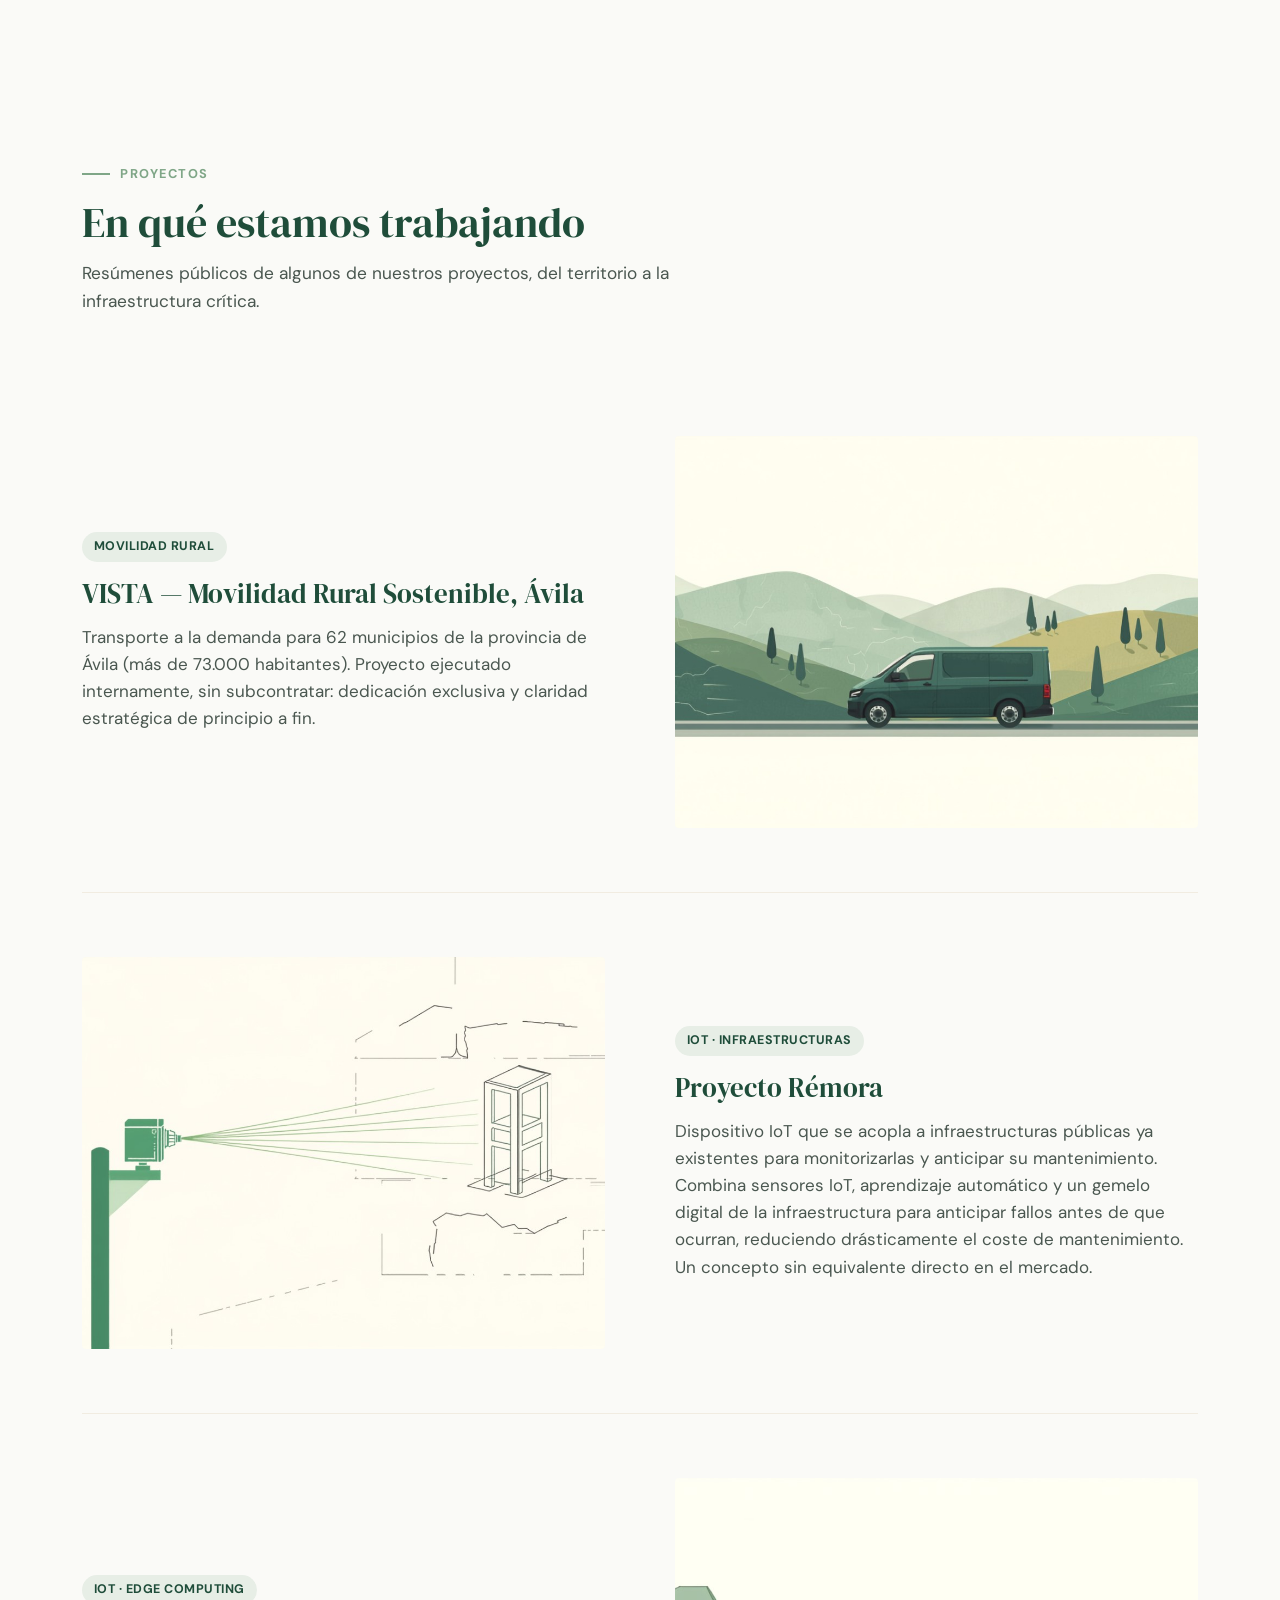
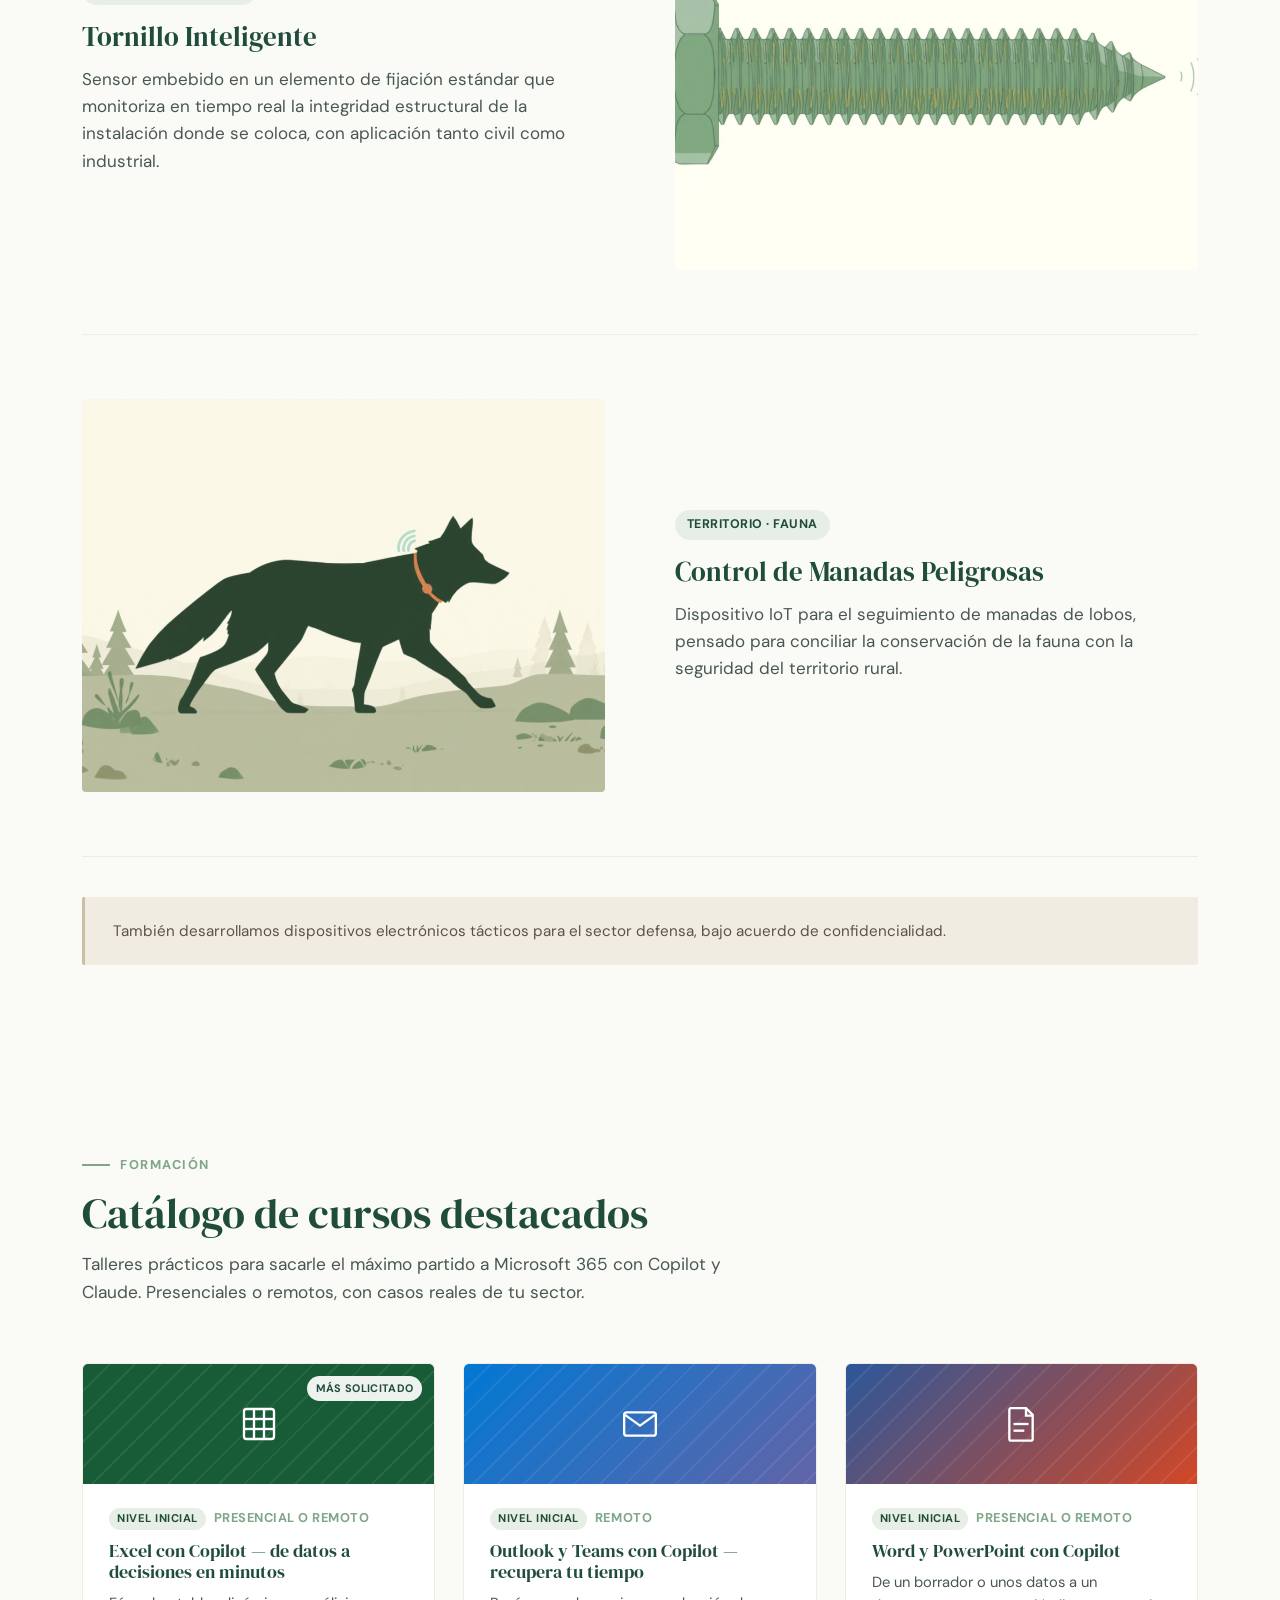
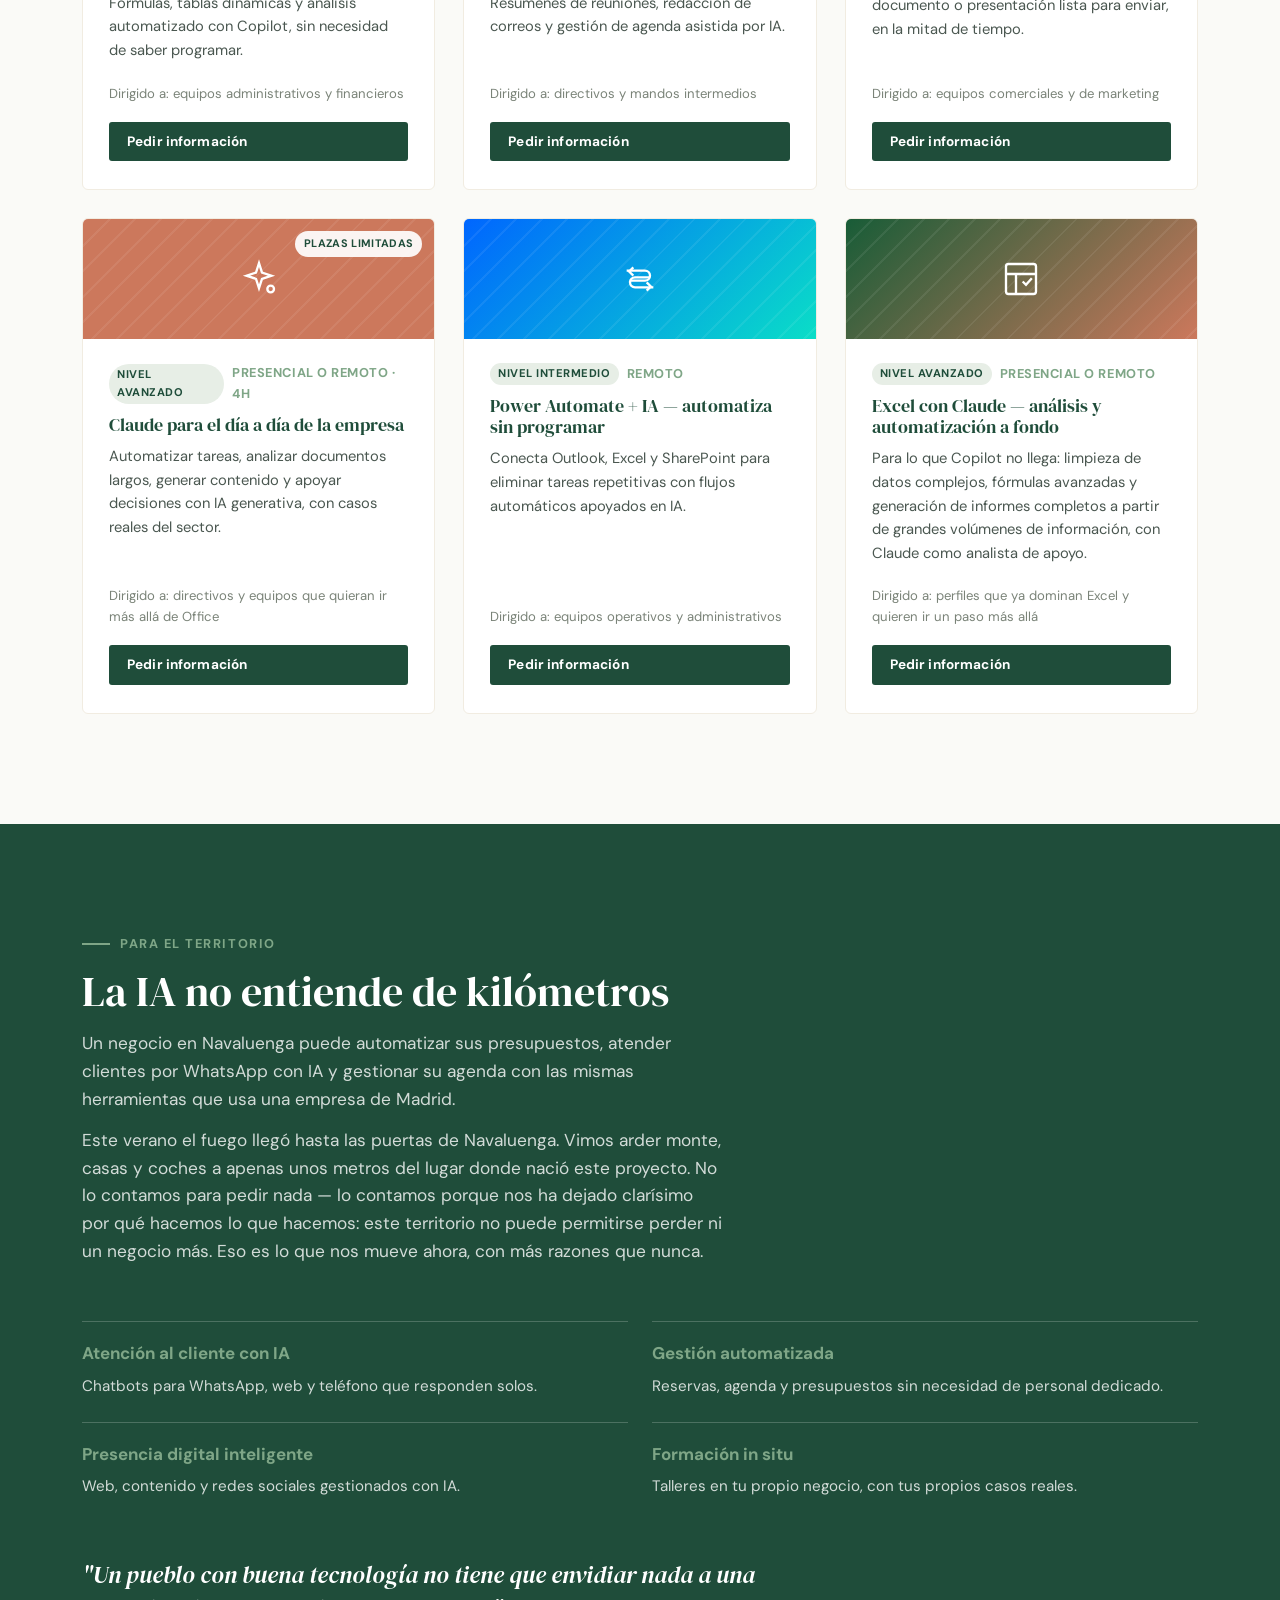
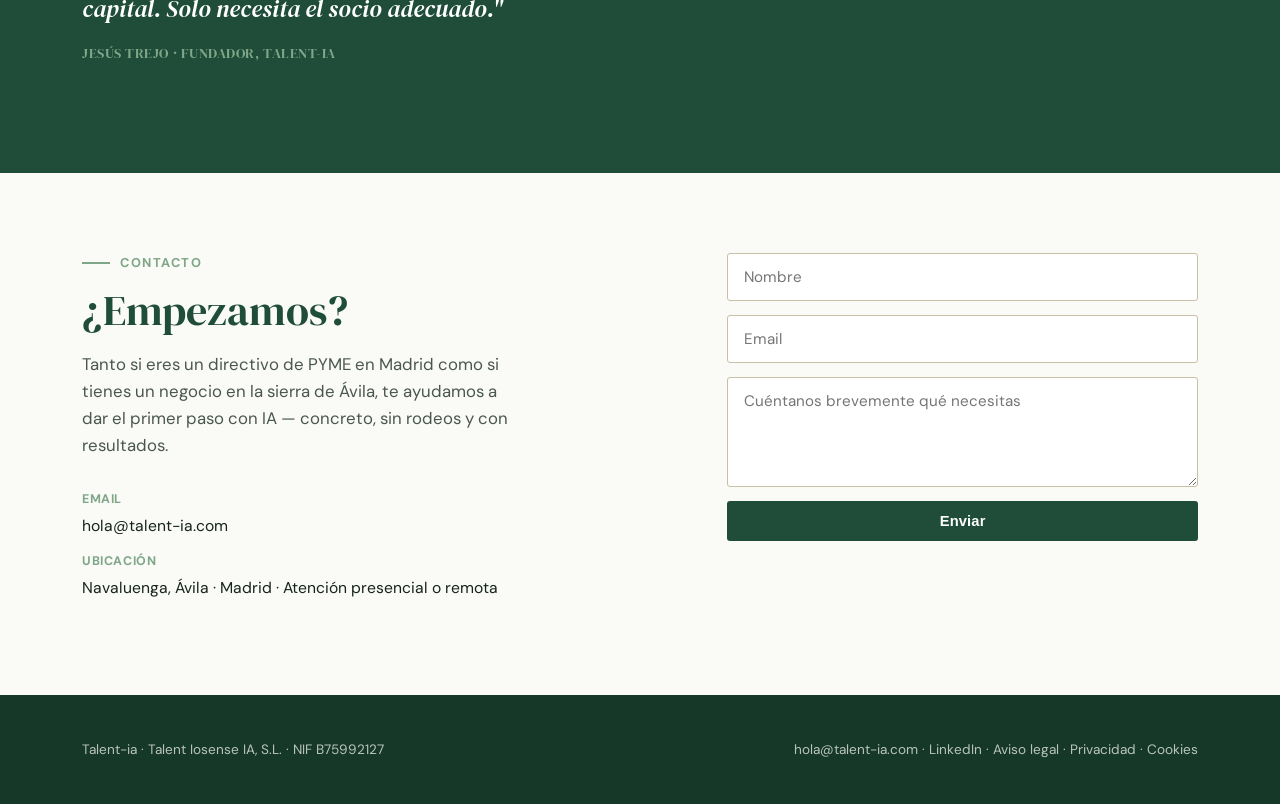
==== commit d5d9288b: "Anade enlace Noticias al menu" ====
--- a/index.html
+++ b/index.html
@@ -33,7 +33,7 @@
       <a href="#hacemos">Qué hacemos</a>
       <a href="#proyectos">Proyectos</a>
       <a href="#cursos">Formación</a>
-      <a href="#territorio">Territorio</a>
+      <a href="noticias.html">Noticias</a><a href="#territorio">Territorio</a>
       <a href="#contacto" class="btn btn-small">Habla con nosotros</a>
     </nav>
   </div>
